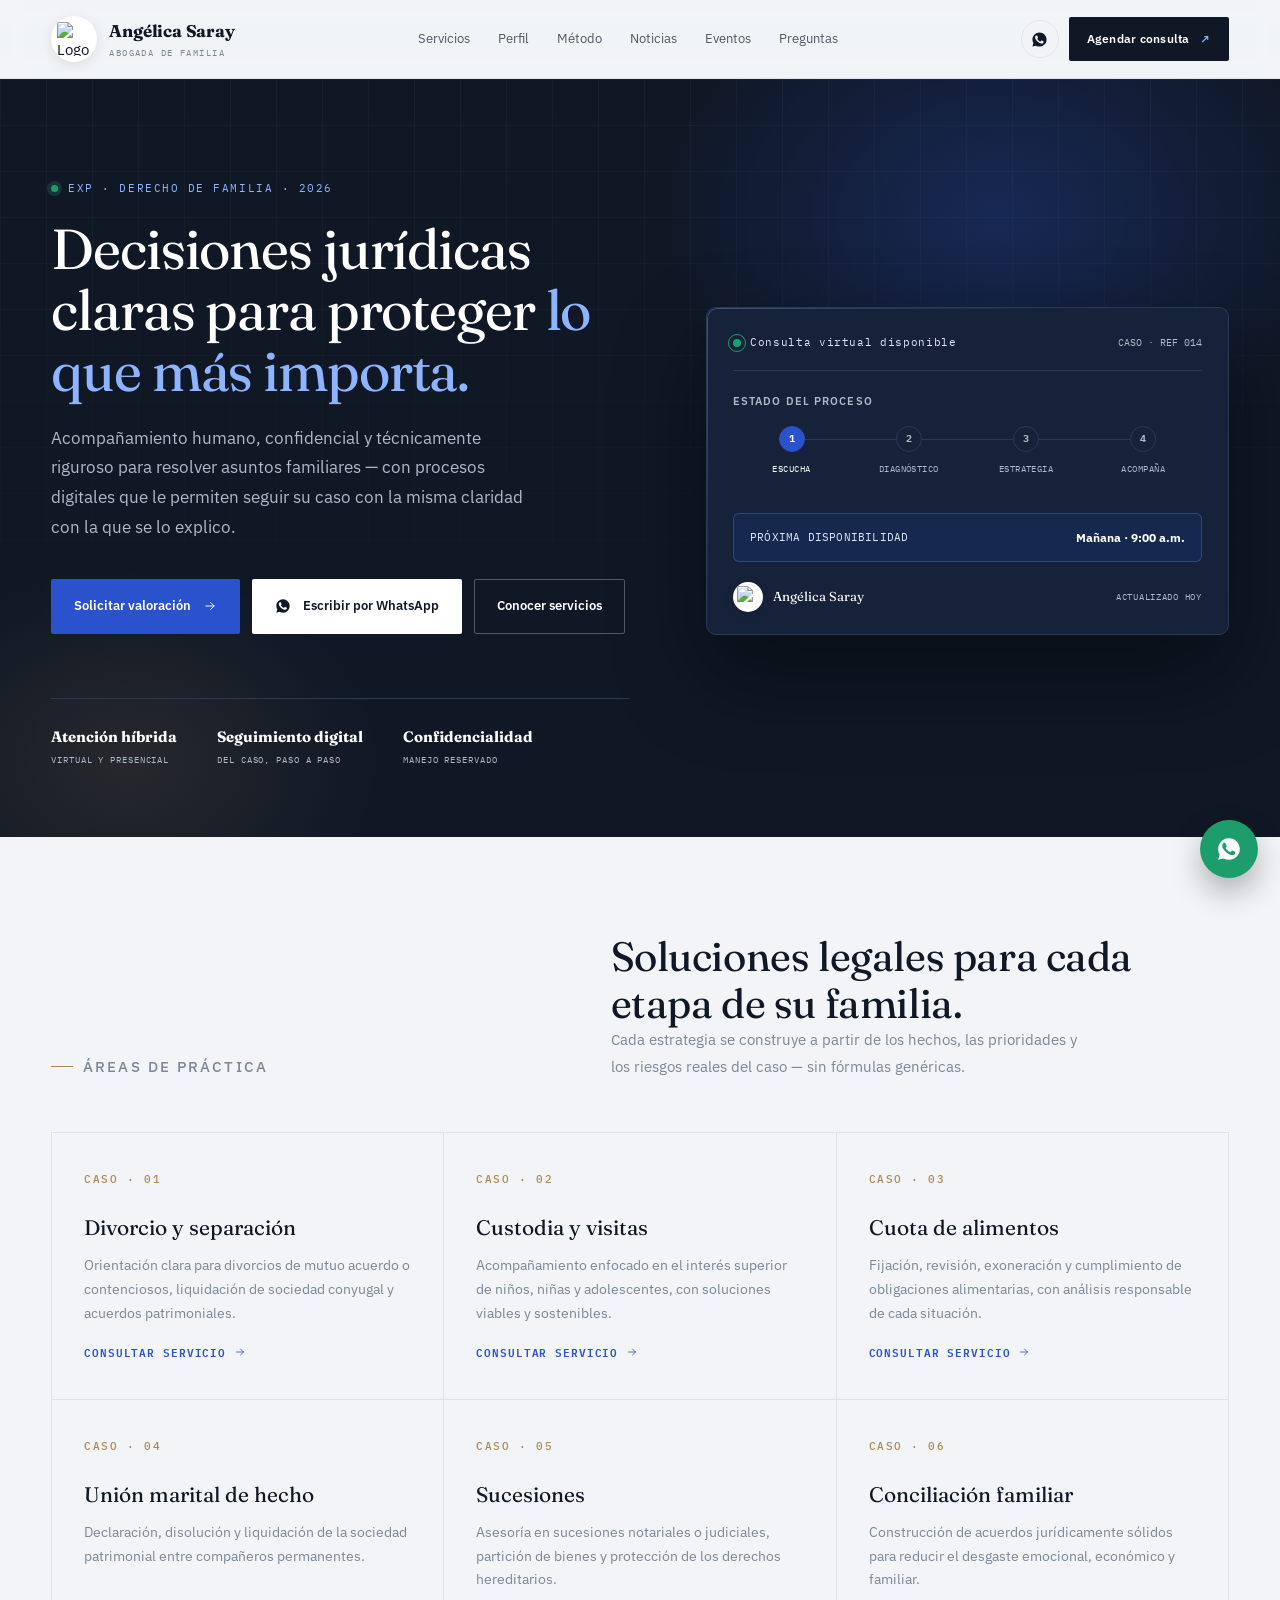
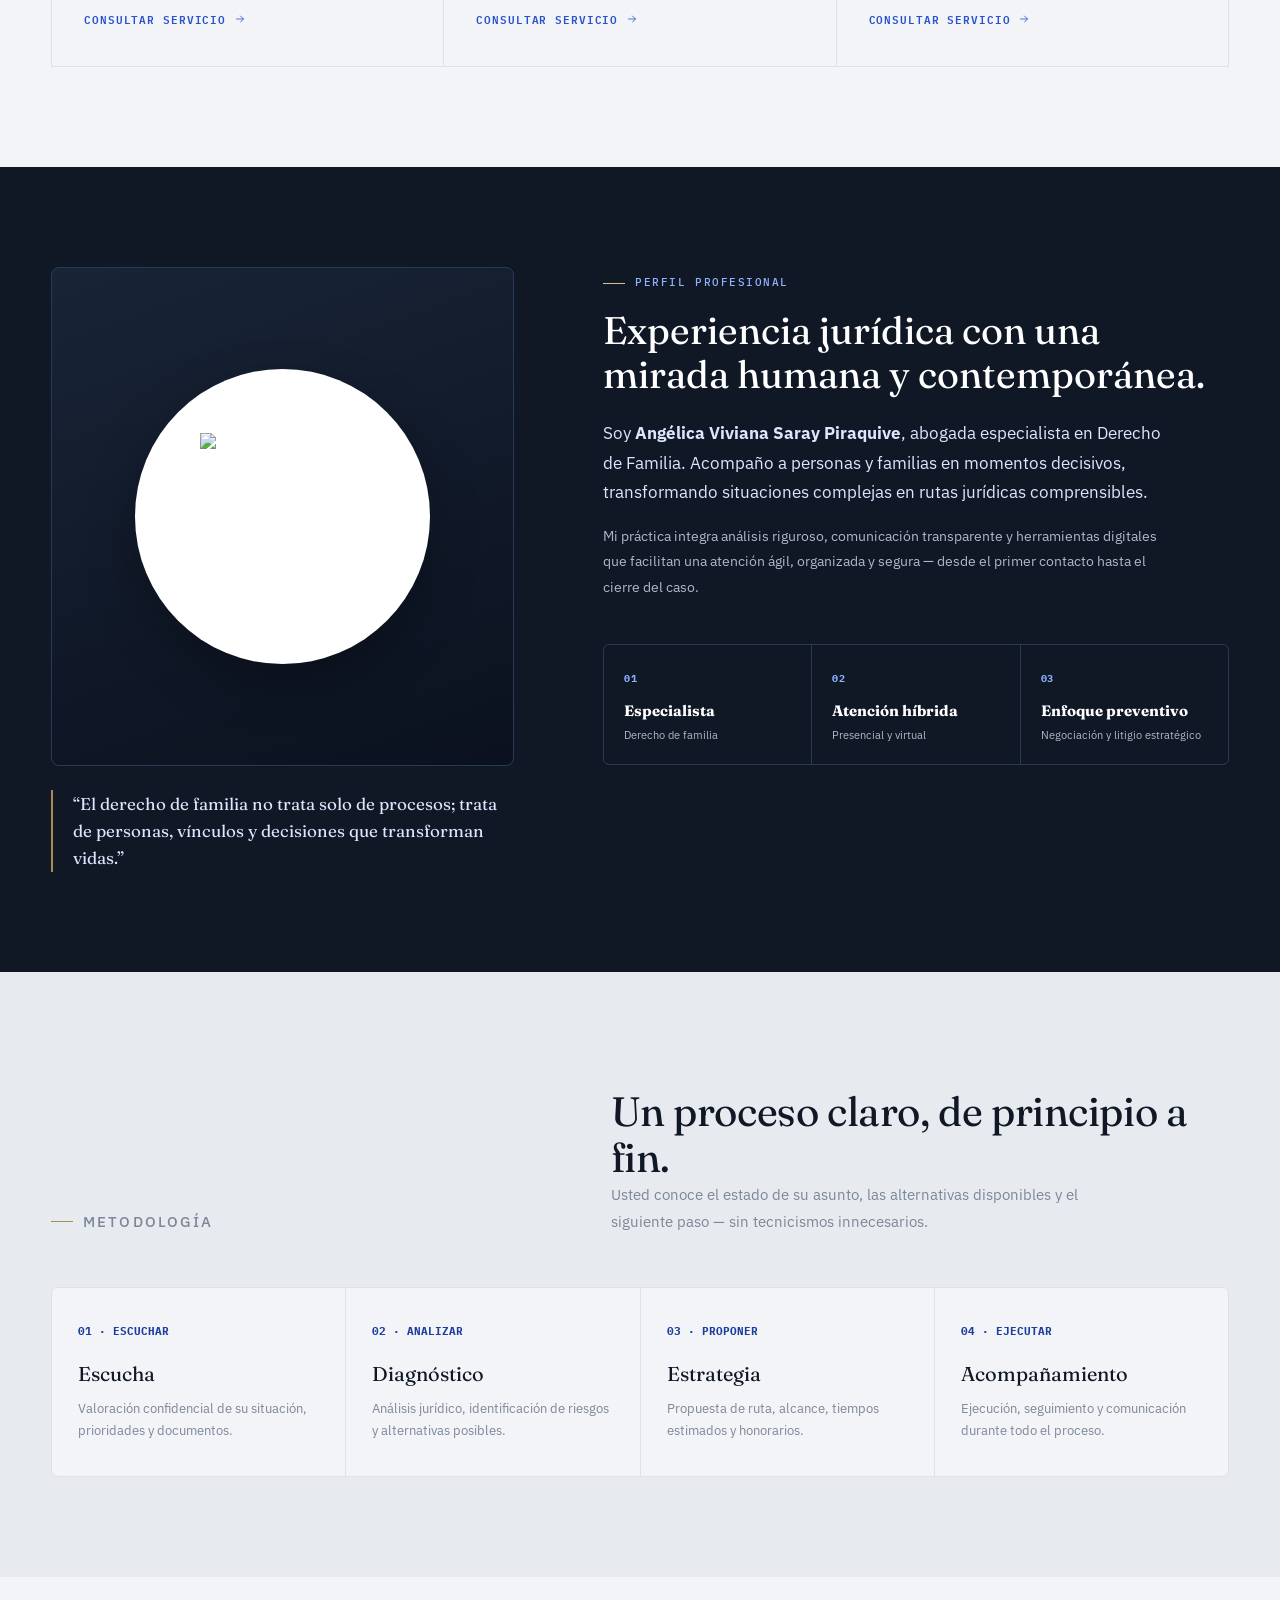
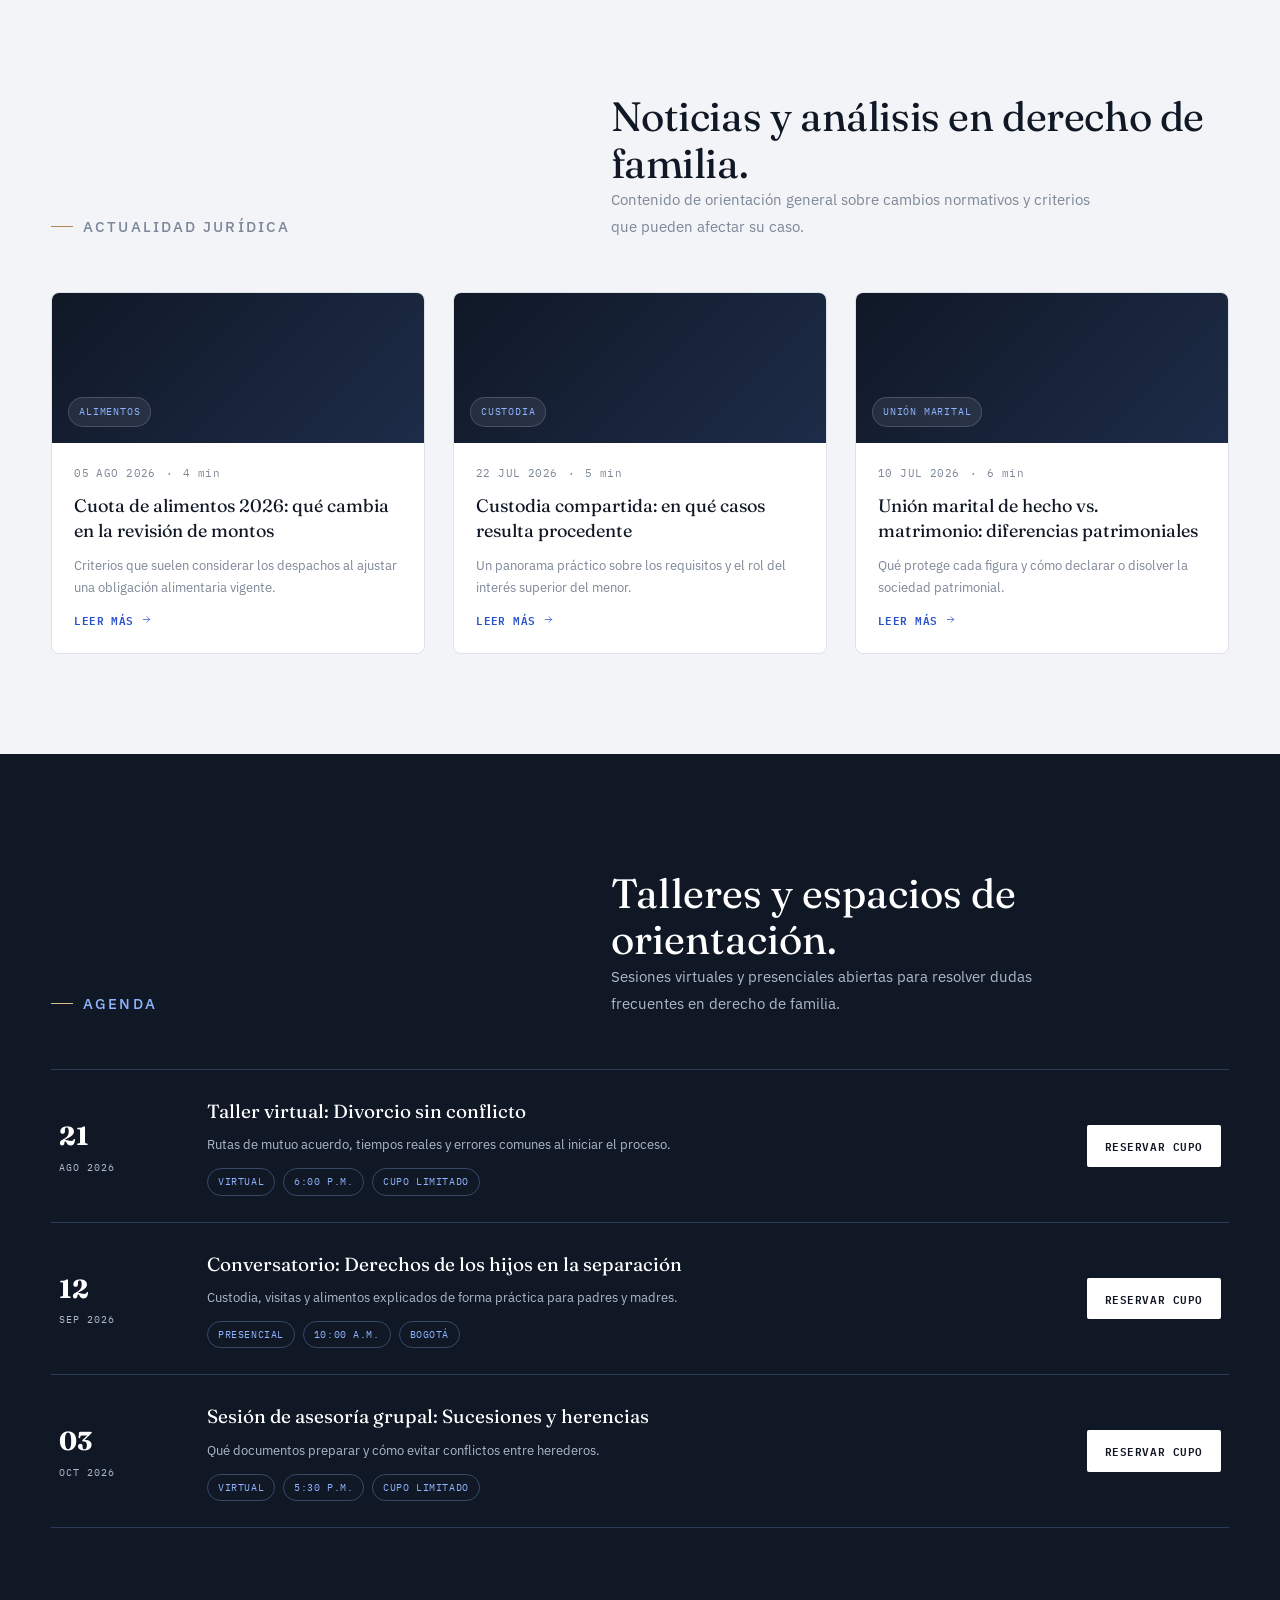
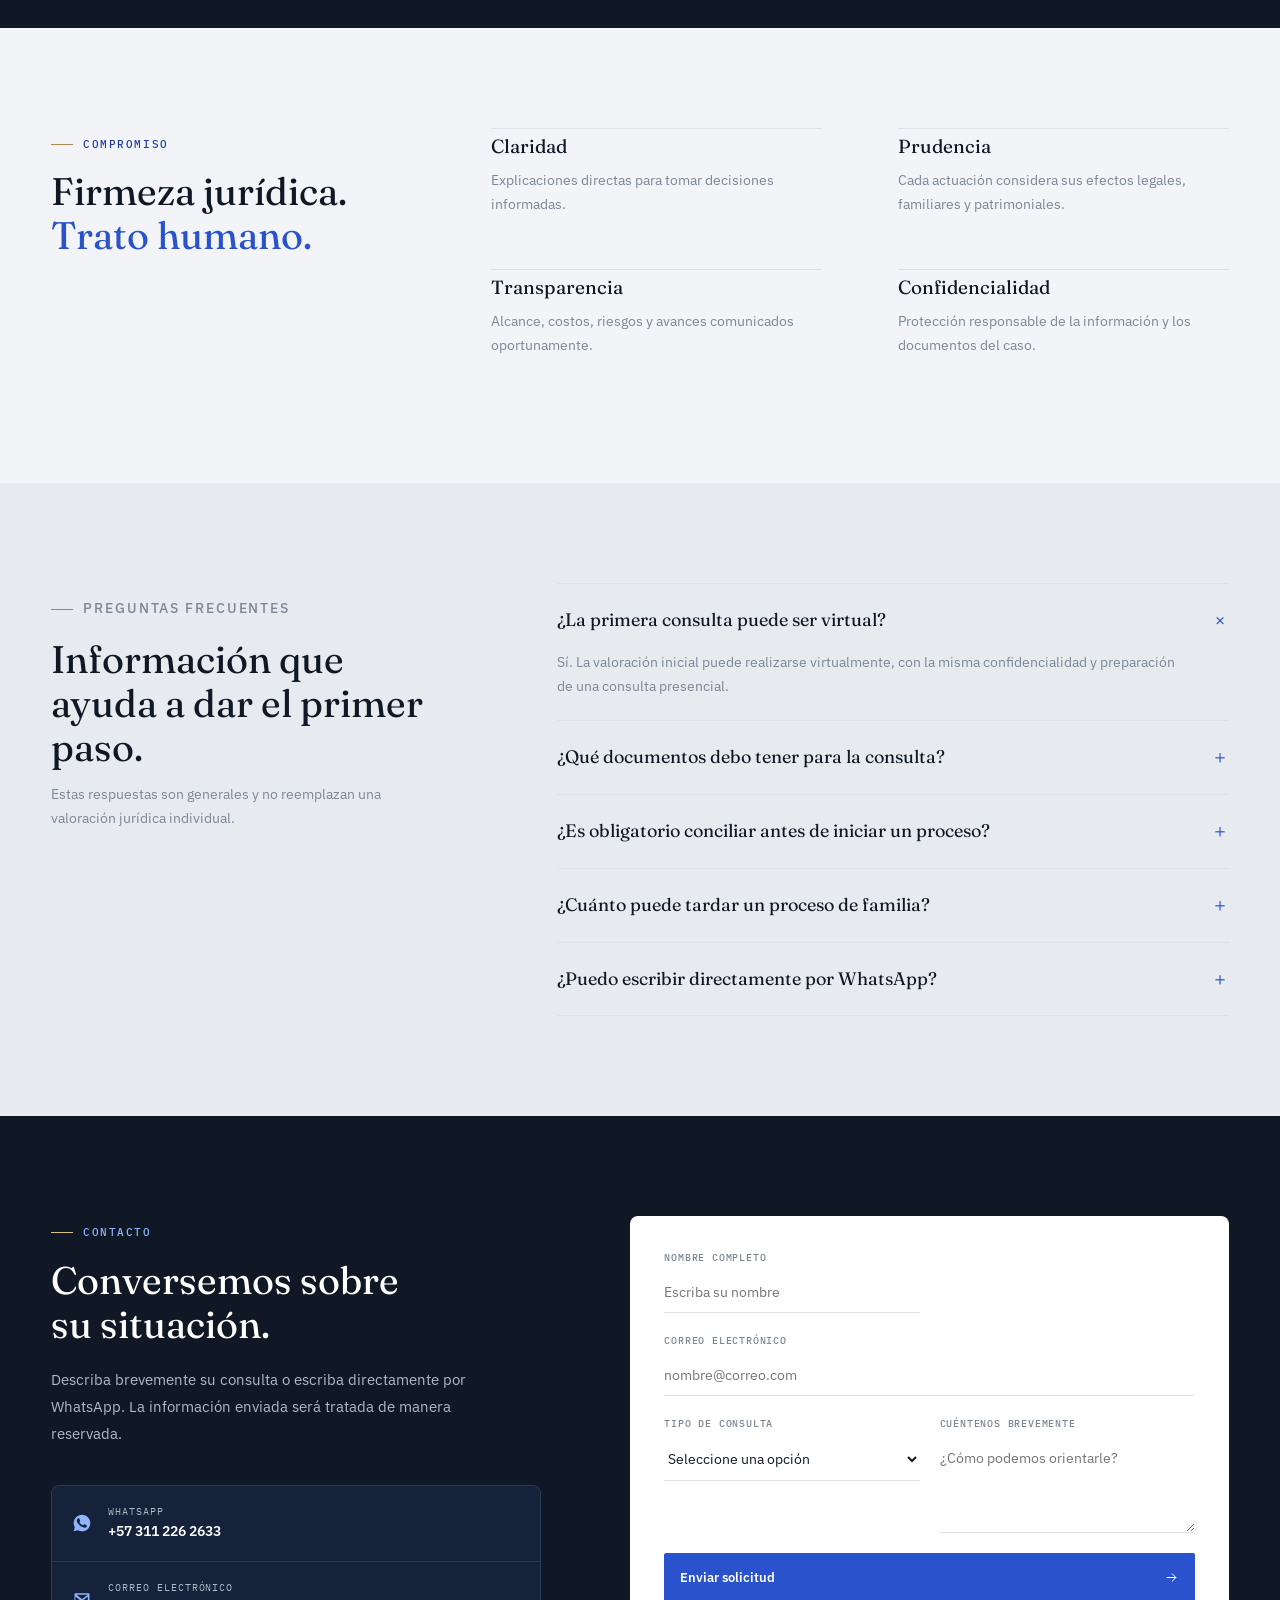
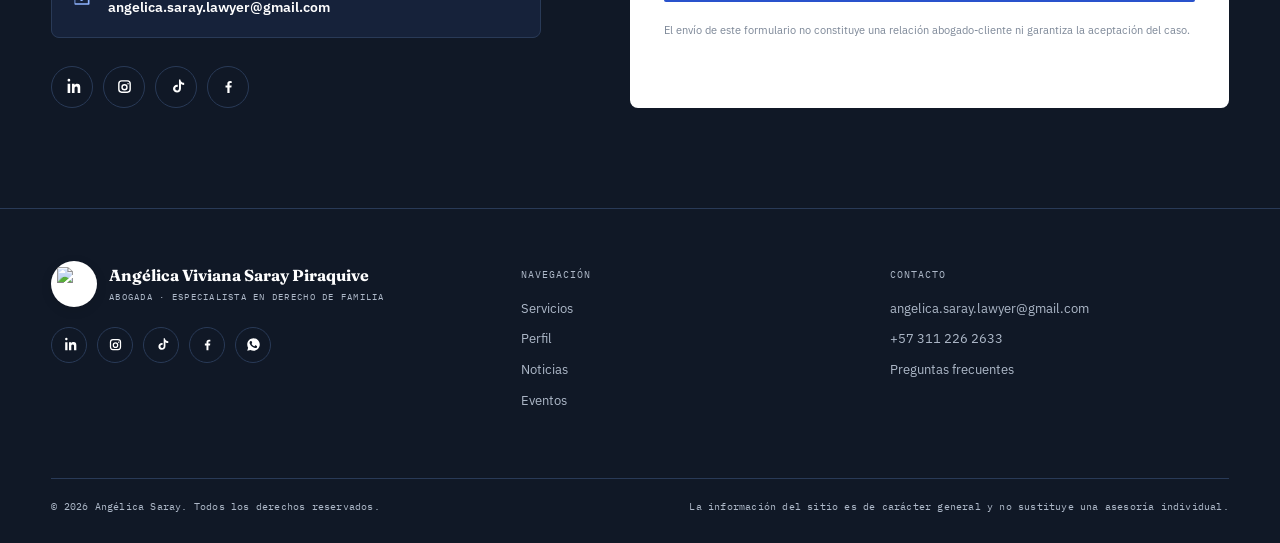
==== index.html @ 317e88fd "Add files via upload Carga inicial de archivos" ====
<!doctype html>
<html lang="es">
<head>
<meta charset="utf-8">
<meta name="viewport" content="width=device-width,initial-scale=1">
<meta name="description" content="Angélica Saray — Abogada especialista en Derecho de Familia. Asesoría en divorcio, custodia, alimentos, unión marital, sucesiones y conciliación. Consulta virtual o presencial.">
<title>Angélica Saray | Abogada especialista en Derecho de Familia</title>
<link rel="icon" type="image/png" sizes="32x32" href="assets/favicon-32.png">
<link rel="apple-touch-icon" sizes="180x180" href="assets/favicon-180.png">
<link rel="preconnect" href="https://fonts.googleapis.com">
<link rel="preconnect" href="https://fonts.gstatic.com" crossorigin>
<link rel="stylesheet" href="styles.css">
<script src="script.js" defer></script>
</head>
<body>

<!-- ============ MONOGRAM (reused) ============ -->
<svg style="display:none">
  <symbol id="markAS" viewBox="0 0 48 48">
    <circle cx="24" cy="24" r="22.5" fill="none" stroke="currentColor" stroke-width="1"/>
    <line x1="16" y1="31" x2="24" y2="15" stroke="currentColor" stroke-width="1"/>
    <text x="24" y="30" text-anchor="middle" font-family="Georgia, serif" font-size="17" fill="currentColor">AS</text>
  </symbol>
  <symbol id="icoWhatsapp" viewBox="0 0 24 24"><path fill="currentColor" d="M12.03 2C6.5 2 2 6.48 2 12c0 1.86.5 3.6 1.4 5.1L2 22l5.06-1.33A9.96 9.96 0 0 0 12.03 22C17.55 22 22 17.52 22 12S17.55 2 12.03 2Zm5.86 14.2c-.25.7-1.24 1.28-2.02 1.44-.55.11-1.26.2-3.66-.77-3.07-1.24-5.05-4.33-5.2-4.53-.15-.2-1.24-1.65-1.24-3.15s.78-2.23 1.06-2.53c.27-.3.6-.37.8-.37h.58c.19 0 .44-.07.68.53.25.6.85 2.08.92 2.23.07.15.12.33.02.53-.1.2-.15.33-.3.5-.15.18-.31.4-.44.53-.15.15-.3.31-.13.6.17.3.75 1.26 1.62 2.05 1.11 1.02 2.05 1.34 2.34 1.5.3.15.47.13.64-.08.17-.2.72-.86.92-1.16.2-.3.4-.25.66-.15.27.1 1.7.83 1.99 1 .3.15.5.23.57.36.07.13.07.75-.18 1.45Z"/></symbol>
  <symbol id="icoMail" viewBox="0 0 24 24"><path fill="currentColor" d="M4 5h16a1 1 0 0 1 1 1v12a1 1 0 0 1-1 1H4a1 1 0 0 1-1-1V6a1 1 0 0 1 1-1Zm1.4 2 6.4 5.13a.5.5 0 0 0 .62 0L18.8 7H5.4ZM19 17V8.9l-6.55 5.24a1.5 1.5 0 0 1-1.9 0L4 8.9V17h15Z"/></symbol>
  <symbol id="icoLinkedin" viewBox="0 0 24 24"><path fill="currentColor" d="M6.94 5a1.94 1.94 0 1 1 0-3.88 1.94 1.94 0 0 1 0 3.88ZM5.1 8.24h3.68V21H5.1V8.24Zm6.32 0h3.53v1.74h.05c.49-.9 1.7-1.86 3.5-1.86 3.75 0 4.44 2.36 4.44 5.44V21h-3.68v-5.9c0-1.4-.03-3.2-2.03-3.2-2.03 0-2.34 1.5-2.34 3.1V21h-3.67V8.24Z"/></symbol>
  <symbol id="icoInstagram" viewBox="0 0 24 24"><path fill="currentColor" d="M8 3h8a5 5 0 0 1 5 5v8a5 5 0 0 1-5 5H8a5 5 0 0 1-5-5V8a5 5 0 0 1 5-5Zm0 2a3 3 0 0 0-3 3v8a3 3 0 0 0 3 3h8a3 3 0 0 0 3-3V8a3 3 0 0 0-3-3H8Zm4 3.5A4.5 4.5 0 1 1 7.5 13 4.5 4.5 0 0 1 12 8.5Zm0 2A2.5 2.5 0 1 0 14.5 13 2.5 2.5 0 0 0 12 10.5Zm5-3.3a1.05 1.05 0 1 1 0 2.1 1.05 1.05 0 0 1 0-2.1Z"/></symbol>
  <symbol id="icoTiktok" viewBox="0 0 24 24"><path fill="currentColor" d="M14.5 2h2.9c.16 1.4.8 2.63 1.9 3.5 1 .82 2.2 1.24 3.5 1.28v2.94a7.9 7.9 0 0 1-4.5-1.42v6.5c0 3.4-2.4 5.7-5.6 5.7-2.1 0-3.9-1.02-4.9-2.7a5.7 5.7 0 0 1-.7-2.8c0-3.2 2.5-5.6 5.7-5.6.35 0 .7.03 1 .1v3.05a2.7 2.7 0 0 0-1-.2 2.6 2.6 0 0 0-2.6 2.6 2.6 2.6 0 0 0 2.6 2.6c1.5 0 2.7-1.1 2.7-2.9V2Z"/></symbol>
  <symbol id="icoFacebook" viewBox="0 0 24 24"><path fill="currentColor" d="M13.5 21v-7.6h2.55l.38-2.96h-2.93V8.53c0-.86.24-1.44 1.47-1.44h1.57V4.46A21 21 0 0 0 14.2 4.3c-2.27 0-3.83 1.38-3.83 3.93v2.2H7.8v2.97h2.57V21h3.13Z"/></symbol>
  <symbol id="icoMenu" viewBox="0 0 24 24"><path fill="none" stroke="currentColor" stroke-width="1.6" stroke-linecap="round" d="M4 7h16M4 12h16M4 17h16"/></symbol>
  <symbol id="icoClose" viewBox="0 0 24 24"><path fill="none" stroke="currentColor" stroke-width="1.6" stroke-linecap="round" d="M5 5l14 14M19 5 5 19"/></symbol>
  <symbol id="icoArrow" viewBox="0 0 24 24"><path fill="none" stroke="currentColor" stroke-width="1.6" stroke-linecap="round" stroke-linejoin="round" d="M5 12h14M13 6l6 6-6 6"/></symbol>
</svg>

<main>

<!-- ============ HEADER ============ -->
<header class="navWrap">
  <div class="navInner">
    <a class="brand" href="#inicio" aria-label="Ir al inicio">
      <span class="logoChip logoChip-nav"><img src="assets/logo-mark.png" alt="Logo de Angélica Saray"></span>
      <span><strong>Angélica Saray</strong><small>Abogada de familia</small></span>
    </a>
    <nav aria-label="Navegación principal">
      <a href="#servicios">Servicios</a>
      <a href="#perfil">Perfil</a>
      <a href="#metodo">Método</a>
      <a href="#noticias">Noticias</a>
      <a href="#eventos">Eventos</a>
      <a href="#preguntas">Preguntas</a>
    </nav>
    <div class="navActions">
      <a class="iconLink" href="https://wa.me/573112262633?text=Hola%2C%20quisiera%20agendar%20una%20consulta%20con%20la%20Dra.%20Saray" target="_blank" rel="noopener" aria-label="Escribir por WhatsApp"><svg width="17" height="17"><use href="#icoWhatsapp"/></svg></a>
      <a class="navCta" href="#contacto">Agendar consulta <span>↗</span></a>
      <button class="menuToggle" id="menuToggle" aria-label="Abrir menú" aria-expanded="false" aria-controls="mobileNav">
        <svg><use href="#icoMenu" id="menuIcon"/></svg>
      </button>
    </div>
  </div>

</header>
<nav id="mobileNav" class="mobileNav" aria-label="Navegación móvil">
  <a href="#servicios">Servicios</a>
  <a href="#perfil">Perfil</a>
  <a href="#metodo">Método</a>
  <a href="#noticias">Noticias</a>
  <a href="#eventos">Eventos</a>
  <a href="#preguntas">Preguntas</a>
  <a class="navCta" href="#contacto">Agendar consulta <span>↗</span></a>
</nav>

<!-- ============ HERO ============ -->
<section class="hero" id="inicio" style="padding-top:0;padding-bottom:0">
  <div class="gridLines"></div>
  <div class="heroGlow"></div>
  <div class="heroGrid">
    <div>
      <p class="docketRef">EXP · DERECHO DE FAMILIA · 2026</p>
      <h1>Decisiones jurídicas claras para proteger <em>lo que más importa.</em></h1>
      <p class="heroLead">Acompañamiento humano, confidencial y técnicamente riguroso para resolver asuntos familiares — con procesos digitales que le permiten seguir su caso con la misma claridad con la que se lo explico.</p>
      <div class="heroActions">
        <a class="btn btn-primary" href="#contacto">Solicitar valoración <svg width="14" height="14"><use href="#icoArrow"/></svg></a>
        <a class="btn btn-wa" href="https://wa.me/573112262633?text=Hola%2C%20quisiera%20agendar%20una%20consulta%20con%20la%20Dra.%20Saray" target="_blank" rel="noopener"><svg width="16" height="16"><use href="#icoWhatsapp"/></svg> Escribir por WhatsApp</a>
        <a class="btn btn-ghost" href="#servicios">Conocer servicios</a>
      </div>
      <div class="heroStats">
        <div><strong>Atención híbrida</strong><small>Virtual y presencial</small></div>
        <div><strong>Seguimiento digital</strong><small>Del caso, paso a paso</small></div>
        <div><strong>Confidencialidad</strong><small>Manejo reservado</small></div>
      </div>
    </div>

    <!-- Signature: digital case panel -->
    <div class="casePanel" aria-hidden="false">
      <div class="panelTop">
        <div class="panelStatus"><span class="dot"></span> Consulta virtual disponible</div>
        <span class="panelId">CASO · REF 014</span>
      </div>
      <div class="panelBody">
        <h3>Estado del proceso</h3>
        <div class="flowTrack">
          <div class="flowStep active"><b>1</b><small>Escucha</small></div>
          <div class="flowStep"><b>2</b><small>Diagnóstico</small></div>
          <div class="flowStep"><b>3</b><small>Estrategia</small></div>
          <div class="flowStep"><b>4</b><small>Acompaña</small></div>
        </div>
      </div>
      <div class="panelNote">
        <span>PRÓXIMA DISPONIBILIDAD</span>
        <strong>Mañana · 9:00 a.m.</strong>
      </div>
      <div class="panelFoot">
        <div class="sig">
          <span class="logoChip logoChip-sig"><img src="assets/logo-mark.png" alt="Angélica Saray"></span>
          <span>Angélica Saray</span>
        </div>
        <small>Actualizado hoy</small>
      </div>
    </div>
  </div>
</section>

<!-- ============ INTRO / SERVICES ============ -->
<section class="services" id="servicios">
  <div class="sectionIntro reveal">
    <div><p class="sectionLabel">Áreas de práctica</p></div>
    <div><h2>Soluciones legales para cada etapa de su familia.</h2><p>Cada estrategia se construye a partir de los hechos, las prioridades y los riesgos reales del caso — sin fórmulas genéricas.</p></div>
  </div>
  <div class="serviceGrid reveal">
    <article class="serviceCard"><span class="tag-mono">CASO · 01</span><h3>Divorcio y separación</h3><p>Orientación clara para divorcios de mutuo acuerdo o contenciosos, liquidación de sociedad conyugal y acuerdos patrimoniales.</p><a href="#contacto">Consultar servicio <svg width="12" height="12"><use href="#icoArrow"/></svg></a></article>
    <article class="serviceCard"><span class="tag-mono">CASO · 02</span><h3>Custodia y visitas</h3><p>Acompañamiento enfocado en el interés superior de niños, niñas y adolescentes, con soluciones viables y sostenibles.</p><a href="#contacto">Consultar servicio <svg width="12" height="12"><use href="#icoArrow"/></svg></a></article>
    <article class="serviceCard"><span class="tag-mono">CASO · 03</span><h3>Cuota de alimentos</h3><p>Fijación, revisión, exoneración y cumplimiento de obligaciones alimentarias, con análisis responsable de cada situación.</p><a href="#contacto">Consultar servicio <svg width="12" height="12"><use href="#icoArrow"/></svg></a></article>
    <article class="serviceCard"><span class="tag-mono">CASO · 04</span><h3>Unión marital de hecho</h3><p>Declaración, disolución y liquidación de la sociedad patrimonial entre compañeros permanentes.</p><a href="#contacto">Consultar servicio <svg width="12" height="12"><use href="#icoArrow"/></svg></a></article>
    <article class="serviceCard"><span class="tag-mono">CASO · 05</span><h3>Sucesiones</h3><p>Asesoría en sucesiones notariales o judiciales, partición de bienes y protección de los derechos hereditarios.</p><a href="#contacto">Consultar servicio <svg width="12" height="12"><use href="#icoArrow"/></svg></a></article>
    <article class="serviceCard"><span class="tag-mono">CASO · 06</span><h3>Conciliación familiar</h3><p>Construcción de acuerdos jurídicamente sólidos para reducir el desgaste emocional, económico y familiar.</p><a href="#contacto">Consultar servicio <svg width="12" height="12"><use href="#icoArrow"/></svg></a></article>
  </div>
</section>

<!-- ============ PROFILE ============ -->
<section class="profile" id="perfil" style="padding-left:0;padding-right:0">
  <div class="profileGrid wrap">
  <div class="profileArt reveal">
    <div class="profilePlate">
      <span class="logoChip logoChip-plate"><img src="assets/logo-mark.png" alt="Logo de Angélica Saray"></span>
    </div>
    <p class="profileQuote">“El derecho de familia no trata solo de procesos; trata de personas, vínculos y decisiones que transforman vidas.”</p>
  </div>
  <div class="profileCopy reveal">
    <p class="sectionLabel light">Perfil profesional</p>
    <h2>Experiencia jurídica con una mirada humana y contemporánea.</h2>
    <p class="lede">Soy <strong>Angélica Viviana Saray Piraquive</strong>, abogada especialista en Derecho de Familia. Acompaño a personas y familias en momentos decisivos, transformando situaciones complejas en rutas jurídicas comprensibles.</p>
    <p class="body">Mi práctica integra análisis riguroso, comunicación transparente y herramientas digitales que facilitan una atención ágil, organizada y segura — desde el primer contacto hasta el cierre del caso.</p>
    <div class="credRow">
      <div><b>01</b><strong>Especialista</strong><small>Derecho de familia</small></div>
      <div><b>02</b><strong>Atención híbrida</strong><small>Presencial y virtual</small></div>
      <div><b>03</b><strong>Enfoque preventivo</strong><small>Negociación y litigio estratégico</small></div>
    </div>
  </div>
  </div>
</section>

<!-- ============ METHOD ============ -->
<section class="method" id="metodo">
  <div class="sectionIntro reveal">
    <div><p class="sectionLabel">Metodología</p></div>
    <div><h2>Un proceso claro, de principio a fin.</h2><p>Usted conoce el estado de su asunto, las alternativas disponibles y el siguiente paso — sin tecnicismos innecesarios.</p></div>
  </div>
  <div class="methodGrid reveal">
    <div class="methodStep"><b>01 · ESCUCHAR</b><h3>Escucha</h3><p>Valoración confidencial de su situación, prioridades y documentos.</p></div>
    <div class="methodStep"><b>02 · ANALIZAR</b><h3>Diagnóstico</h3><p>Análisis jurídico, identificación de riesgos y alternativas posibles.</p></div>
    <div class="methodStep"><b>03 · PROPONER</b><h3>Estrategia</h3><p>Propuesta de ruta, alcance, tiempos estimados y honorarios.</p></div>
    <div class="methodStep"><b>04 · EJECUTAR</b><h3>Acompañamiento</h3><p>Ejecución, seguimiento y comunicación durante todo el proceso.</p></div>
  </div>
</section>

<!-- ============ NOTICIAS ============ -->
<section class="news" id="noticias">
  <div class="sectionIntro reveal">
    <div><p class="sectionLabel">Actualidad jurídica</p></div>
    <div><h2>Noticias y análisis en derecho de familia.</h2><p>Contenido de orientación general sobre cambios normativos y criterios que pueden afectar su caso.</p></div>
  </div>
  <div class="newsGrid reveal" id="newsGrid">
    <article class="newsCard">
      <div class="newsMedia"><span>Alimentos</span></div>
      <div class="newsBody">
        <div class="newsMeta"><span>05 AGO 2026</span><span>·</span><span>4 min</span></div>
        <h3>Cuota de alimentos 2026: qué cambia en la revisión de montos</h3>
        <p>Criterios que suelen considerar los despachos al ajustar una obligación alimentaria vigente.</p>
        <a href="#contacto">Leer más <svg width="11" height="11"><use href="#icoArrow"/></svg></a>
      </div>
    </article>
    <article class="newsCard">
      <div class="newsMedia"><span>Custodia</span></div>
      <div class="newsBody">
        <div class="newsMeta"><span>22 JUL 2026</span><span>·</span><span>5 min</span></div>
        <h3>Custodia compartida: en qué casos resulta procedente</h3>
        <p>Un panorama práctico sobre los requisitos y el rol del interés superior del menor.</p>
        <a href="#contacto">Leer más <svg width="11" height="11"><use href="#icoArrow"/></svg></a>
      </div>
    </article>
    <article class="newsCard">
      <div class="newsMedia"><span>Unión marital</span></div>
      <div class="newsBody">
        <div class="newsMeta"><span>10 JUL 2026</span><span>·</span><span>6 min</span></div>
        <h3>Unión marital de hecho vs. matrimonio: diferencias patrimoniales</h3>
        <p>Qué protege cada figura y cómo declarar o disolver la sociedad patrimonial.</p>
        <a href="#contacto">Leer más <svg width="11" height="11"><use href="#icoArrow"/></svg></a>
      </div>
    </article>
  </div>
</section>

<!-- ============ EVENTOS ============ -->
<section class="events" id="eventos">
  <div class="eventsIntro reveal">
    <div><p class="sectionLabel light">Agenda</p></div>
    <div><h2>Talleres y espacios de orientación.</h2><p>Sesiones virtuales y presenciales abiertas para resolver dudas frecuentes en derecho de familia.</p></div>
  </div>
  <div class="eventList reveal" id="eventList">
    <div class="eventRow">
      <div class="eventDate"><b>21</b><small>Ago 2026</small></div>
      <div class="eventInfo">
        <h3>Taller virtual: Divorcio sin conflicto</h3>
        <p>Rutas de mutuo acuerdo, tiempos reales y errores comunes al iniciar el proceso.</p>
        <div class="eventTags"><span>Virtual</span><span>6:00 p.m.</span><span>Cupo limitado</span></div>
      </div>
      <a class="eventCta" href="https://wa.me/573112262633?text=Hola%2C%20quiero%20inscribirme%20al%20taller%20de%20divorcio%20sin%20conflicto" target="_blank" rel="noopener">Reservar cupo</a>
    </div>
    <div class="eventRow">
      <div class="eventDate"><b>12</b><small>Sep 2026</small></div>
      <div class="eventInfo">
        <h3>Conversatorio: Derechos de los hijos en la separación</h3>
        <p>Custodia, visitas y alimentos explicados de forma práctica para padres y madres.</p>
        <div class="eventTags"><span>Presencial</span><span>10:00 a.m.</span><span>Bogotá</span></div>
      </div>
      <a class="eventCta" href="https://wa.me/573112262633?text=Hola%2C%20quiero%20inscribirme%20al%20conversatorio%20sobre%20derechos%20de%20los%20hijos" target="_blank" rel="noopener">Reservar cupo</a>
    </div>
    <div class="eventRow">
      <div class="eventDate"><b>03</b><small>Oct 2026</small></div>
      <div class="eventInfo">
        <h3>Sesión de asesoría grupal: Sucesiones y herencias</h3>
        <p>Qué documentos preparar y cómo evitar conflictos entre herederos.</p>
        <div class="eventTags"><span>Virtual</span><span>5:30 p.m.</span><span>Cupo limitado</span></div>
      </div>
      <a class="eventCta" href="https://wa.me/573112262633?text=Hola%2C%20quiero%20inscribirme%20a%20la%20sesi%C3%B3n%20de%20sucesiones" target="_blank" rel="noopener">Reservar cupo</a>
    </div>
  </div>
</section>

<!-- ============ PRINCIPLES ============ -->
<section class="principles">
  <div class="principlesGrid reveal">
    <div>
      <p class="sectionLabel">Compromiso</p>
      <h2>Firmeza jurídica.<br><em>Trato humano.</em></h2>
    </div>
    <div>
      <div class="principleItem"><h3>Claridad</h3><p>Explicaciones directas para tomar decisiones informadas.</p></div>
      <div class="principleItem"><h3>Transparencia</h3><p>Alcance, costos, riesgos y avances comunicados oportunamente.</p></div>
    </div>
    <div>
      <div class="principleItem"><h3>Prudencia</h3><p>Cada actuación considera sus efectos legales, familiares y patrimoniales.</p></div>
      <div class="principleItem"><h3>Confidencialidad</h3><p>Protección responsable de la información y los documentos del caso.</p></div>
    </div>
  </div>
</section>

<!-- ============ FAQ ============ -->
<section class="faq" id="preguntas">
  <div class="faqShell reveal">
    <div>
      <p class="sectionLabel">Preguntas frecuentes</p>
      <h2 style="font-size:clamp(28px,3vw,40px);line-height:1.15;margin-top:16px">Información que ayuda a dar el primer paso.</h2>
      <p>Estas respuestas son generales y no reemplazan una valoración jurídica individual.</p>
    </div>
    <div class="faqList">
      <details open><summary>¿La primera consulta puede ser virtual?<span>＋</span></summary><p>Sí. La valoración inicial puede realizarse virtualmente, con la misma confidencialidad y preparación de una consulta presencial.</p></details>
      <details><summary>¿Qué documentos debo tener para la consulta?<span>＋</span></summary><p>Depende del caso. Al solicitar la cita recibirá una lista breve de documentos recomendados.</p></details>
      <details><summary>¿Es obligatorio conciliar antes de iniciar un proceso?<span>＋</span></summary><p>En algunos asuntos de familia la conciliación es requisito previo. En la valoración se determina si aplica.</p></details>
      <details><summary>¿Cuánto puede tardar un proceso de familia?<span>＋</span></summary><p>El tiempo varía según el trámite, la existencia de acuerdo y la autoridad competente.</p></details>
      <details><summary>¿Puedo escribir directamente por WhatsApp?<span>＋</span></summary><p>Sí, puede escribir al +57 311 226 2633 para agendar una valoración inicial o resolver dudas breves sobre agenda.</p></details>
    </div>
  </div>
</section>

<!-- ============ CONTACT ============ -->
<section class="contact" id="contacto">
  <div class="contactGrid">
    <div>
      <p class="sectionLabel light">Contacto</p>
      <h2>Conversemos sobre<br>su situación.</h2>
      <p class="contactLead">Describa brevemente su consulta o escriba directamente por WhatsApp. La información enviada será tratada de manera reservada.</p>

      <div class="directChannels">
        <a class="channel" href="https://wa.me/573112262633?text=Hola%2C%20quisiera%20agendar%20una%20consulta%20con%20la%20Dra.%20Saray" target="_blank" rel="noopener">
          <svg><use href="#icoWhatsapp"/></svg>
          <div><small>WhatsApp</small><strong>+57 311 226 2633</strong></div>
        </a>
        <a class="channel" href="mailto:angelica.saray.lawyer@gmail.com">
          <svg><use href="#icoMail"/></svg>
          <div><small>Correo electrónico</small><strong>angelica.saray.lawyer@gmail.com</strong></div>
        </a>
      </div>

      <div class="socialRow">
        <a href="https://linkedin.com/in/angelica.saray.lawyer" target="_blank" rel="noopener" aria-label="LinkedIn"><svg><use href="#icoLinkedin"/></svg></a>
        <a href="https://instagram.com/angelica.saray.lawyer" target="_blank" rel="noopener" aria-label="Instagram"><svg><use href="#icoInstagram"/></svg></a>
        <a href="https://tiktok.com/@angelica.saray.lawyer" target="_blank" rel="noopener" aria-label="TikTok"><svg><use href="#icoTiktok"/></svg></a>
        <a href="https://facebook.com/angelica.saray.lawyer" target="_blank" rel="noopener" aria-label="Facebook"><svg><use href="#icoFacebook"/></svg></a>
      </div>
    </div>

    <!-- Reemplace XXXXX por el endpoint real que le entrega Formspree, ej: https://formspree.io/f/abcdwxyz -->
    <!-- Formulario conectado a Netlify Forms: no requiere cuenta aparte ni endpoint.
         Netlify lo detecta automáticamente al publicar el sitio gracias a
         data-netlify="true" y al campo oculto form-name. -->
    <form id="contactForm" name="contacto" method="POST" data-netlify="true" data-netlify-honeypot="bot-field">
      <input type="hidden" name="form-name" value="contacto">
      <p style="position:absolute;left:-9999px" aria-hidden="true">
        <label>No completar este campo: <input name="bot-field"></label>
      </p>
      <label>Nombre completo<input name="nombre" required placeholder="Escriba su nombre"></label>
      <label>Correo electrónico<input type="email" name="correo" required placeholder="nombre@correo.com"></label>
      <label>Tipo de consulta<select name="tipo" required>
        <option value="" disabled selected>Seleccione una opción</option>
        <option>Divorcio y separación</option>
        <option>Custodia y visitas</option>
        <option>Cuota de alimentos</option>
        <option>Unión marital de hecho</option>
        <option>Sucesiones</option>
        <option>Conciliación familiar</option>
      </select></label>
      <label>Cuéntenos brevemente<textarea name="mensaje" rows="4" required placeholder="¿Cómo podemos orientarle?"></textarea></label>
      <button type="submit">Enviar solicitud <svg width="15" height="15"><use href="#icoArrow"/></svg></button>
      <small>El envío de este formulario no constituye una relación abogado-cliente ni garantiza la aceptación del caso.</small>
      <p id="formNotice" role="status" hidden></p>
    </form>
  </div>
</section>

<!-- ============ FOOTER ============ -->
<footer>
  <div class="footerInner">
    <div>
      <div class="footerBrand">
        <span class="logoChip logoChip-nav"><img src="assets/logo-mark.png" alt="Logo de Angélica Saray"></span>
        <span><strong>Angélica Viviana Saray Piraquive</strong><small>Abogada · Especialista en Derecho de Familia</small></span>
      </div>
      <div class="footerSocial">
        <a href="https://linkedin.com/in/angelica.saray.lawyer" target="_blank" rel="noopener" aria-label="LinkedIn"><svg><use href="#icoLinkedin"/></svg></a>
        <a href="https://instagram.com/angelica.saray.lawyer" target="_blank" rel="noopener" aria-label="Instagram"><svg><use href="#icoInstagram"/></svg></a>
        <a href="https://tiktok.com/@angelica.saray.lawyer" target="_blank" rel="noopener" aria-label="TikTok"><svg><use href="#icoTiktok"/></svg></a>
        <a href="https://facebook.com/angelica.saray.lawyer" target="_blank" rel="noopener" aria-label="Facebook"><svg><use href="#icoFacebook"/></svg></a>
        <a href="https://wa.me/573112262633" target="_blank" rel="noopener" aria-label="WhatsApp"><svg><use href="#icoWhatsapp"/></svg></a>
      </div>
    </div>
    <div class="footerCol">
      <small>Navegación</small>
      <div class="links">
        <a href="#servicios">Servicios</a>
        <a href="#perfil">Perfil</a>
        <a href="#noticias">Noticias</a>
        <a href="#eventos">Eventos</a>
      </div>
    </div>
    <div class="footerCol">
      <small>Contacto</small>
      <div class="links">
        <a href="mailto:angelica.saray.lawyer@gmail.com">angelica.saray.lawyer@gmail.com</a>
        <a href="https://wa.me/573112262633" target="_blank" rel="noopener">+57 311 226 2633</a>
        <a href="#preguntas">Preguntas frecuentes</a>
      </div>
    </div>
    <div class="legalNote">
      <span>© <span id="year">2026</span> Angélica Saray. Todos los derechos reservados.</span>
      <span>La información del sitio es de carácter general y no sustituye una asesoría individual.</span>
    </div>
  </div>
</footer>

<a class="waFloat" href="https://wa.me/573112262633?text=Hola%2C%20quisiera%20agendar%20una%20consulta%20con%20la%20Dra.%20Saray" target="_blank" rel="noopener" aria-label="Escribir por WhatsApp">
  <svg><use href="#icoWhatsapp"/></svg>
</a>

<script src="https://identity.netlify.com/v1/netlify-identity-widget.js"></script>
<script>
  if (window.netlifyIdentity) {
    window.netlifyIdentity.on('init', function (user) {
      if (!user) {
        window.netlifyIdentity.on('login', function () {
          document.location.href = '/admin/';
        });
      }
    });
  }
</script>

</main>
</body>
</html>
---- styles.css ----
@import url('https://fonts.googleapis.com/css2?family=Fraunces:opsz,wght@9..144,340;9..144,420;9..144,500;9..144,600&family=IBM+Plex+Mono:wght@400;500;600&family=IBM+Plex+Sans:wght@400;500;600;700&display=swap');

/* ============ TOKENS ============ */
:root{
  --ink:#101826;         /* primary dark surface */
  --ink-2:#16223A;        /* secondary dark surface (cards on dark) */
  --ink-line:#293A57;      /* hairline on dark */
  --paper:#F2F4F7;         /* primary light surface, cool white */
  --paper-2:#E7EBF0;       /* secondary light surface */
  --white:#FFFFFF;
  --cobalt:#2952CC;        /* digital / tech accent */
  --cobalt-deep:#1E3E9E;
  --cobalt-tint:#E9EFFD;
  --brass:#AD8952;         /* seal / legal-tradition accent, used sparingly */
  --brass-tint:#F3EADA;
  --success:#1E9D6C;       /* status indicator only, not brand */
  --slate:#4E5866;         /* body text on light */
  --slate-soft:#7C8797;    /* secondary text on light */
  --slate-dark:#AEB9C9;    /* secondary text on dark */
  --line:#DEE2E8;          /* hairline on light */
  --radius-s:2px;
  --radius-m:4px;
  --font-display:'Fraunces', Georgia, serif;
  --font-body:'IBM Plex Sans', Arial, Helvetica, sans-serif;
  --font-mono:'IBM Plex Mono', 'Courier New', monospace;
}

*{box-sizing:border-box}
html{scroll-behavior:smooth}
@media (prefers-reduced-motion: reduce){
  html{scroll-behavior:auto}
  *{animation-duration:.01ms !important;animation-iteration-count:1 !important;transition-duration:.01ms !important;scroll-behavior:auto !important}
}
body{margin:0;background:var(--paper);color:var(--ink);font-family:var(--font-body);font-size:15px;line-height:1.6;-webkit-font-smoothing:antialiased}
a{text-decoration:none;color:inherit}
img{max-width:100%;display:block}
button{font-family:inherit;cursor:pointer}
:focus-visible{outline:2px solid var(--cobalt);outline-offset:3px}
.wrap{max-width:1360px;margin:0 auto}

/* utility label styles */
.eyebrow,.tag-mono{font-family:var(--font-mono);text-transform:uppercase;letter-spacing:.14em;font-size:11px;font-weight:500}
.sectionLabel{font-family:var(--font-mono);text-transform:uppercase;letter-spacing:.14em;font-size:11px;font-weight:500;color:var(--cobalt-deep);display:inline-flex;align-items:center;gap:10px}
.sectionLabel::before{content:"";width:22px;height:1px;background:var(--brass)}
.sectionLabel.light{color:#8FB4FF}
.sectionLabel.light::before{background:#DDBE86}

h1,h2,h3{font-family:var(--font-display);font-weight:420;margin:0}
p{margin:0}

/* ============ HEADER ============ */
.navWrap{position:sticky;top:0;z-index:50;background:rgba(242,244,247,.86);backdrop-filter:blur(10px);border-bottom:1px solid var(--line)}
.navInner{max-width:1360px;margin:0 auto;height:78px;display:flex;align-items:center;justify-content:space-between;padding:0 clamp(20px,4vw,56px)}
.brand{display:flex;align-items:center;gap:12px}
.brand span{display:flex;flex-direction:column;gap:2px}
.brand strong{font-family:var(--font-display);font-size:17px;letter-spacing:-.01em}
.brand small{font-family:var(--font-mono);text-transform:uppercase;font-size:9px;letter-spacing:.16em;color:var(--slate-soft)}

.mono-mark{width:44px;height:44px;flex:none}

.logoChip{border-radius:50%;background:#fff;display:flex;align-items:center;justify-content:center;flex:none;box-shadow:0 3px 12px rgba(0,0,0,.10);overflow:hidden}
.logoChip img{width:100%;height:100%;object-fit:contain;display:block}
.logoChip-nav{width:46px;height:46px;padding:6px}
.logoChip-sig{width:30px;height:30px;padding:4px}
.logoChip-plate{width:64%;aspect-ratio:1/1;padding:14%;box-shadow:0 20px 50px rgba(0,0,0,.28)}

.navWrap nav{display:flex;gap:28px;font-size:13px;color:var(--slate)}
.navWrap nav a{position:relative;padding:4px 0}
.navWrap nav a::after{content:"";position:absolute;left:0;right:100%;bottom:0;height:1px;background:var(--cobalt);transition:right .2s ease}
.navWrap nav a:hover::after{right:0}
.navWrap nav a:hover{color:var(--ink)}

.navActions{display:flex;align-items:center;gap:10px}
.iconLink{width:38px;height:38px;border:1px solid var(--line);border-radius:50%;display:grid;place-items:center;color:var(--ink);flex:none}
.iconLink:hover{border-color:var(--cobalt);color:var(--cobalt)}
.navCta{background:var(--ink);color:#fff;padding:12px 18px;font-size:12px;font-weight:600;letter-spacing:.02em;display:inline-flex;align-items:center;gap:10px;border-radius:var(--radius-s)}
.navCta span{color:#8FB4FF}
.navCta:hover{background:var(--cobalt-deep)}

.menuToggle{display:none;width:40px;height:40px;border:1px solid var(--line);background:none;border-radius:50%;align-items:center;justify-content:center}
.menuToggle svg{width:18px;height:18px}

#mobileNav.mobileNav{display:none}

/* ============ HERO ============ */
.hero{position:relative;background:var(--ink);color:#fff;overflow:hidden;padding:0 clamp(20px,4vw,56px)}
.heroGrid{max-width:1360px;margin:0 auto;display:grid;grid-template-columns:1.05fr .95fr;gap:6vw;align-items:center;padding:96px 0 70px;position:relative;z-index:2}
.heroGlow{position:absolute;inset:0;background:
  radial-gradient(560px 420px at 78% 18%,rgba(41,82,204,.28),transparent 60%),
  radial-gradient(420px 320px at 10% 90%,rgba(173,137,82,.14),transparent 60%)}
.gridLines{position:absolute;inset:0;background-image:linear-gradient(rgba(255,255,255,.035) 1px,transparent 1px),linear-gradient(90deg,rgba(255,255,255,.035) 1px,transparent 1px);background-size:46px 46px;mask-image:linear-gradient(180deg,#000,transparent 85%)}

.docketRef{font-family:var(--font-mono);font-size:11px;letter-spacing:.14em;color:#8FB4FF;display:inline-flex;align-items:center;gap:10px;margin-bottom:22px}
.docketRef::before{content:"";width:7px;height:7px;border-radius:50%;background:var(--success);box-shadow:0 0 0 4px rgba(30,157,108,.22)}

.hero h1{font-size:clamp(38px,4.4vw,60px);line-height:1.08;letter-spacing:-.02em;max-width:620px}
.hero h1 em{font-style:normal;color:#8FB4FF}
.heroLead{font-family:var(--font-body);font-size:17px;line-height:1.75;color:var(--slate-dark);max-width:480px;margin-top:22px}
.heroActions{display:flex;flex-wrap:wrap;gap:12px;margin-top:36px}
.btn{font-family:var(--font-body);font-size:13px;font-weight:600;padding:16px 22px;border-radius:var(--radius-s);display:inline-flex;align-items:center;gap:12px;border:1px solid transparent}
.btn-primary{background:var(--cobalt);color:#fff}
.btn-primary:hover{background:var(--cobalt-deep)}
.btn-ghost{border-color:rgba(255,255,255,.28);color:#fff}
.btn-ghost:hover{border-color:#fff}
.btn-wa{background:#fff;color:var(--ink)}
.btn-wa:hover{background:#E9EFFD}

.heroStats{display:flex;gap:40px;margin-top:64px;padding-top:26px;border-top:1px solid var(--ink-line)}
.heroStats div{display:flex;flex-direction:column;gap:4px}
.heroStats strong{font-family:var(--font-display);font-size:15px}
.heroStats small{font-family:var(--font-mono);font-size:9px;letter-spacing:.1em;text-transform:uppercase;color:var(--slate-dark)}

/* --- Signature element: digital case panel --- */
.casePanel{position:relative;z-index:2;background:var(--ink-2);border:1px solid var(--ink-line);border-radius:10px;padding:26px 26px 22px;box-shadow:0 40px 90px rgba(0,0,0,.45)}
.casePanel::before{content:"";position:absolute;inset:0;border-radius:10px;padding:1px;background:linear-gradient(135deg,rgba(143,180,255,.35),transparent 40%);-webkit-mask:linear-gradient(#000 0 0) content-box,linear-gradient(#000 0 0);-webkit-mask-composite:xor;mask-composite:exclude;pointer-events:none}
.panelTop{display:flex;align-items:center;justify-content:space-between;padding-bottom:18px;border-bottom:1px solid var(--ink-line)}
.panelStatus{display:flex;align-items:center;gap:9px;font-family:var(--font-mono);font-size:11px;letter-spacing:.06em;color:#DCE6FF}
.dot{width:8px;height:8px;border-radius:50%;background:var(--success);position:relative}
.dot::after{content:"";position:absolute;inset:-5px;border-radius:50%;border:1px solid var(--success);animation:pulse 2.2s ease-out infinite}
@keyframes pulse{0%{transform:scale(.7);opacity:.9}100%{transform:scale(1.9);opacity:0}}
.panelId{font-family:var(--font-mono);font-size:10px;color:var(--slate-dark)}

.panelBody{padding:22px 0 6px}
.panelBody h3{font-family:var(--font-body);font-size:11px;font-weight:600;text-transform:uppercase;letter-spacing:.1em;color:var(--slate-dark);margin-bottom:16px}
.flowTrack{display:flex;align-items:center;margin-bottom:8px}
.flowStep{display:flex;flex-direction:column;align-items:center;gap:10px;flex:1;position:relative}
.flowStep b{width:26px;height:26px;border-radius:50%;border:1px solid var(--ink-line);display:grid;place-items:center;font-family:var(--font-mono);font-size:10px;color:var(--slate-dark);background:var(--ink-2);z-index:1}
.flowStep small{font-family:var(--font-mono);font-size:9px;letter-spacing:.05em;color:var(--slate-dark);text-transform:uppercase}
.flowStep.active b{background:var(--cobalt);border-color:var(--cobalt);color:#fff}
.flowStep.active small{color:#fff}
.flowStep:not(:last-child)::after{content:"";position:absolute;top:13px;left:calc(50% + 13px);right:calc(-50% + 13px);height:1px;background:var(--ink-line)}

.panelNote{margin-top:22px;background:rgba(41,82,204,.14);border:1px solid rgba(143,180,255,.22);border-radius:6px;padding:14px 16px;display:flex;align-items:center;justify-content:space-between;gap:10px}
.panelNote span{font-family:var(--font-mono);font-size:10.5px;color:#DCE6FF;letter-spacing:.02em}
.panelNote strong{font-family:var(--font-body);font-size:12px;color:#fff}

.panelFoot{margin-top:20px;display:flex;align-items:center;justify-content:space-between}
.panelFoot .sig{display:flex;align-items:center;gap:10px}
.panelFoot .sig svg{width:26px;height:26px}
.panelFoot .sig span{font-family:var(--font-display);font-size:13px;color:#fff}
.panelFoot small{font-family:var(--font-mono);font-size:9px;color:var(--slate-dark);letter-spacing:.08em;text-transform:uppercase}

/* ============ SECTION SHELLS ============ */
section{padding:100px clamp(20px,4vw,56px)}
.sectionIntro{max-width:1360px;margin:0 auto 52px;display:grid;grid-template-columns:.85fr 1.15fr;gap:8vw;align-items:end}
.sectionIntro h2{font-size:clamp(30px,3.2vw,44px);line-height:1.14;letter-spacing:-.01em;margin-top:16px}
.sectionIntro p{font-family:var(--font-body);font-size:15px;line-height:1.8;color:var(--slate-soft);max-width:480px}

/* ============ SERVICES ============ */
.services{background:var(--paper);padding-top:80px}
.serviceGrid{max-width:1360px;margin:0 auto;display:grid;grid-template-columns:repeat(3,1fr);border-top:1px solid var(--line);border-left:1px solid var(--line)}
.serviceCard{padding:38px 32px;border-right:1px solid var(--line);border-bottom:1px solid var(--line);position:relative;min-height:250px;display:flex;flex-direction:column}
.serviceCard .tag-mono{color:var(--brass)}
.serviceCard h3{font-size:21px;margin:22px 0 10px}
.serviceCard p{font-size:13.5px;line-height:1.75;color:var(--slate-soft);flex:1}
.serviceCard a{margin-top:18px;font-family:var(--font-mono);font-size:11px;text-transform:uppercase;letter-spacing:.08em;color:var(--cobalt);font-weight:600;display:inline-flex;align-items:center;gap:8px}
.serviceCard a:hover{gap:12px}
.serviceCard:hover{background:var(--white)}

/* ============ PROFILE ============ */
.profile{background:var(--ink);color:#fff;padding-top:100px;padding-bottom:100px}
.profileGrid{display:grid;grid-template-columns:.85fr 1.15fr;gap:7vw;padding:0 clamp(20px,4vw,56px)}
.profileArt{position:relative}
.profilePlate{aspect-ratio:1/1.08;border-radius:8px;background:linear-gradient(160deg,#182437,#0B111E);border:1px solid var(--ink-line);display:grid;place-items:center;position:relative;overflow:hidden}
.profilePlate .ringMark{width:64%;}
.profileQuote{margin-top:24px;font-family:var(--font-display);font-size:17px;line-height:1.6;color:#DCE6FF;border-left:2px solid var(--brass);padding-left:20px}
.profileCopy .sectionLabel{margin-bottom:16px}
.profileCopy h2{font-size:clamp(28px,3vw,40px);line-height:1.16;margin-bottom:22px}
.profileCopy .lede{font-family:var(--font-body);font-size:17px;line-height:1.75;color:#DCE6FF;max-width:560px}
.profileCopy .body{margin-top:16px;color:var(--slate-dark);line-height:1.8;font-size:14px;max-width:560px}
.credRow{margin-top:44px;display:grid;grid-template-columns:repeat(3,1fr);gap:1px;background:var(--ink-line);border:1px solid var(--ink-line);border-radius:6px;overflow:hidden}
.credRow div{background:var(--ink);padding:20px}
.credRow b{font-family:var(--font-mono);font-size:10px;color:#8FB4FF;letter-spacing:.08em}
.credRow strong{display:block;font-family:var(--font-display);font-size:15px;margin-top:10px}
.credRow small{display:block;font-family:var(--font-body);font-size:11px;color:var(--slate-dark);margin-top:4px}

/* ============ METHOD ============ */
.method{background:var(--paper-2)}
.methodGrid{max-width:1360px;margin:0 auto;display:grid;grid-template-columns:1fr 1fr 1fr 1fr;gap:1px;background:var(--line);border:1px solid var(--line);border-radius:6px;overflow:hidden}
.methodStep{background:var(--paper);padding:30px 26px 34px;position:relative}
.methodStep b{font-family:var(--font-mono);font-size:11px;color:var(--cobalt-deep)}
.methodStep h3{font-size:20px;margin:16px 0 8px}
.methodStep p{font-size:13px;line-height:1.7;color:var(--slate-soft)}
.methodStep:not(:last-child):after{content:"→";position:absolute;right:-14px;top:32px;color:var(--slate-soft);font-family:var(--font-mono);font-size:14px;z-index:2;background:var(--paper);width:24px;height:24px;display:none}

/* ============ NEWS / NOTICIAS ============ */
.news{background:var(--paper)}
.newsGrid{max-width:1360px;margin:0 auto;display:grid;grid-template-columns:repeat(3,1fr);gap:28px}
.newsCard{border:1px solid var(--line);border-radius:8px;overflow:hidden;background:var(--white);display:flex;flex-direction:column;transition:border-color .2s ease,transform .2s ease}
.newsCard:hover{border-color:var(--cobalt);transform:translateY(-3px)}
.newsMedia{height:150px;background:linear-gradient(135deg,var(--ink),#1D2C48);position:relative;display:flex;align-items:flex-end;padding:16px}
.newsMedia span{font-family:var(--font-mono);font-size:10px;color:#8FB4FF;letter-spacing:.08em;text-transform:uppercase;background:rgba(255,255,255,.08);padding:6px 10px;border-radius:20px;border:1px solid rgba(255,255,255,.16)}
.newsBody{padding:22px 22px 24px;display:flex;flex-direction:column;gap:12px;flex:1}
.newsMeta{font-family:var(--font-mono);font-size:10.5px;color:var(--slate-soft);letter-spacing:.04em;display:flex;gap:10px}
.newsBody h3{font-size:18px;line-height:1.35}
.newsBody p{font-size:13px;line-height:1.7;color:var(--slate-soft);flex:1}
.newsBody a{font-family:var(--font-mono);font-size:11px;color:var(--cobalt);font-weight:600;letter-spacing:.04em;text-transform:uppercase}

/* ============ EVENTS / EVENTOS ============ */
.events{background:var(--ink);color:#fff}
.eventsIntro{max-width:1360px;margin:0 auto 52px;display:grid;grid-template-columns:.85fr 1.15fr;gap:8vw;align-items:end}
.eventsIntro h2{font-size:clamp(30px,3.2vw,44px);line-height:1.14;margin-top:16px}
.eventsIntro p{font-family:var(--font-body);font-size:15px;line-height:1.8;color:var(--slate-dark);max-width:480px}
.eventList{max-width:1360px;margin:0 auto;display:flex;flex-direction:column;border-top:1px solid var(--ink-line)}
.eventRow{display:grid;grid-template-columns:120px 1fr auto;gap:28px;align-items:center;padding:26px 8px;border-bottom:1px solid var(--ink-line)}
.eventDate{font-family:var(--font-mono);text-align:left}
.eventDate b{display:block;font-size:26px;font-family:var(--font-display);color:#fff}
.eventDate small{display:block;font-size:10px;letter-spacing:.1em;text-transform:uppercase;color:var(--slate-dark);margin-top:2px}
.eventInfo h3{font-size:19px;color:#fff;margin-bottom:8px}
.eventInfo p{font-family:var(--font-body);font-size:13px;color:var(--slate-dark);line-height:1.7;max-width:560px}
.eventTags{display:flex;gap:8px;margin-top:12px}
.eventTags span{font-family:var(--font-mono);font-size:9.5px;letter-spacing:.06em;text-transform:uppercase;color:#8FB4FF;border:1px solid rgba(143,180,255,.3);padding:5px 10px;border-radius:20px}
.eventCta{font-family:var(--font-mono);font-size:11px;font-weight:600;letter-spacing:.05em;text-transform:uppercase;color:var(--ink);background:#fff;padding:12px 18px;border-radius:var(--radius-s);white-space:nowrap}
.eventCta:hover{background:#8FB4FF}

/* ============ PRINCIPLES ============ */
.principles{background:var(--paper)}
.principlesGrid{max-width:1360px;margin:0 auto;display:grid;grid-template-columns:1.1fr 1fr 1fr;gap:6vw}
.principles h2{font-size:clamp(28px,3vw,42px);line-height:1.15;margin-top:16px}
.principles h2 em{font-style:normal;color:var(--cobalt)}
.principleItem{padding-top:2px;border-top:1px solid var(--line);padding-bottom:26px;margin-bottom:26px}
.principlesGrid>div:not(:first-child) .principleItem:last-child{margin-bottom:0}
.principleItem h3{font-size:19px;margin-bottom:8px}
.principleItem p{font-size:13.5px;line-height:1.75;color:var(--slate-soft)}

/* ============ FAQ ============ */
.faq{background:var(--paper-2)}
.faqShell{max-width:1360px;margin:0 auto;display:grid;grid-template-columns:.75fr 1.25fr;gap:8vw}
.faqShell>div:first-child p{font-family:var(--font-body);font-size:13.5px;line-height:1.75;color:var(--slate-soft);margin-top:14px;max-width:340px}
.faqList details{border-top:1px solid var(--line);padding:22px 0}
.faqList details:last-child{border-bottom:1px solid var(--line)}
.faqList summary{list-style:none;font-family:var(--font-display);font-size:18px;cursor:pointer;display:flex;justify-content:space-between;gap:20px;color:var(--ink)}
.faqList summary::-webkit-details-marker{display:none}
.faqList summary span{font-family:var(--font-mono);color:var(--cobalt);flex:none}
.faqList details[open] summary span{transform:rotate(45deg)}
.faqList p{font-family:var(--font-body);font-size:13.5px;line-height:1.75;color:var(--slate-soft);max-width:620px;margin-top:16px}

/* ============ CONTACT ============ */
.contact{background:var(--ink);color:#fff}
.contactGrid{max-width:1360px;margin:0 auto;display:grid;grid-template-columns:.9fr 1.1fr;gap:7vw}
.contact .sectionLabel{margin-bottom:16px}
.contact h2{font-size:clamp(28px,3vw,42px);line-height:1.15}
.contactLead{font-family:var(--font-body);font-size:15px;line-height:1.8;color:var(--slate-dark);max-width:420px;margin-top:20px}
.directChannels{margin-top:38px;display:flex;flex-direction:column;gap:1px;background:var(--ink-line);border:1px solid var(--ink-line);border-radius:8px;overflow:hidden}
.channel{background:var(--ink-2);padding:18px 20px;display:flex;align-items:center;gap:16px}
.channel svg{width:20px;height:20px;flex:none;color:#8FB4FF}
.channel div{display:flex;flex-direction:column;gap:2px}
.channel small{font-family:var(--font-mono);font-size:9.5px;letter-spacing:.1em;text-transform:uppercase;color:var(--slate-dark)}
.channel strong{font-family:var(--font-body);font-size:13.5px;font-weight:600}
.channel:hover{background:#1C2A46}

.socialRow{margin-top:28px;display:flex;gap:10px}
.socialRow a{width:42px;height:42px;border:1px solid var(--ink-line);border-radius:50%;display:grid;place-items:center;color:#fff}
.socialRow a svg{width:17px;height:17px}
.socialRow a:hover{border-color:#8FB4FF;color:#8FB4FF}

.contact form{background:#fff;color:var(--ink);padding:34px;border-radius:8px;display:grid;grid-template-columns:1fr 1fr;gap:20px;align-content:start}
.contact label{font-family:var(--font-mono);font-size:10px;text-transform:uppercase;letter-spacing:.08em;font-weight:500;color:var(--slate-soft)}
.contact input,.contact select,.contact textarea{display:block;width:100%;border:0;border-bottom:1px solid var(--line);background:transparent;padding:11px 0;font:14px var(--font-body);color:var(--ink);outline:none;margin-top:6px}
.contact input:focus,.contact select:focus,.contact textarea:focus{border-color:var(--cobalt)}
.contact label:nth-child(4),.contact button,.contact form>small{grid-column:1/-1}
.contact textarea{resize:vertical}
.contact button{border:0;background:var(--cobalt);color:#fff;padding:16px;display:flex;justify-content:space-between;align-items:center;font-weight:600;font-size:13px;border-radius:var(--radius-s)}
.contact button:hover{background:var(--cobalt-deep)}
.contact form>small{font-size:11px;line-height:1.6;color:var(--slate-soft);font-family:var(--font-body)}
#formNotice{grid-column:1/-1;font-family:var(--font-mono);font-size:11.5px;padding:12px 14px;border-radius:6px;line-height:1.6}
#formNotice.noticeOk{background:#E4F5EC;color:#166B47}
#formNotice.noticeWarn{background:#FBEFE3;color:#8A5A22}

/* ============ FOOTER ============ */
footer{background:var(--ink);color:#fff;padding:52px clamp(20px,4vw,56px) 28px;border-top:1px solid var(--ink-line)}
.footerInner{max-width:1360px;margin:0 auto;display:grid;grid-template-columns:1.3fr 1fr 1fr;gap:30px;align-items:start}
.footerBrand{display:flex;align-items:center;gap:12px}
.footerBrand span{display:flex;flex-direction:column;gap:2px}
.footerBrand strong{font-family:var(--font-display);font-size:16px}
.footerBrand small{font-family:var(--font-mono);text-transform:uppercase;font-size:9px;letter-spacing:.14em;color:var(--slate-dark)}
.footerSocial{display:flex;gap:10px;margin-top:20px}
.footerSocial a{width:36px;height:36px;border:1px solid var(--ink-line);border-radius:50%;display:grid;place-items:center;color:#fff}
.footerSocial a svg{width:15px;height:15px}
.footerSocial a:hover{border-color:#8FB4FF;color:#8FB4FF}
.footerCol small{font-family:var(--font-mono);font-size:9.5px;text-transform:uppercase;letter-spacing:.1em;color:var(--slate-dark)}
.footerCol .links{display:flex;flex-direction:column;gap:10px;margin-top:14px;font-size:13px;color:var(--slate-dark)}
.footerCol .links a:hover{color:#fff}
.legalNote{grid-column:1/-1;margin-top:36px;padding-top:20px;border-top:1px solid var(--ink-line);display:flex;justify-content:space-between;gap:20px;font-family:var(--font-mono);font-size:10px;color:var(--slate-dark);letter-spacing:.02em}

/* ============ WHATSAPP FLOAT ============ */
.waFloat{position:fixed;right:22px;bottom:22px;z-index:60;width:58px;height:58px;border-radius:50%;background:#1E9D6C;display:grid;place-items:center;box-shadow:0 14px 30px rgba(0,0,0,.28);transform:translateY(0);transition:transform .2s ease}
.waFloat svg{width:26px;height:26px;color:#fff}
.waFloat:hover{transform:translateY(-3px)}

/* ============ REVEAL ============ */
.reveal{opacity:0;transform:translateY(18px);transition:opacity .6s ease,transform .6s ease}
.reveal.inView{opacity:1;transform:translateY(0)}

/* ============ RESPONSIVE ============ */
@media(max-width:1080px){
  .heroGrid{grid-template-columns:1fr;gap:56px}
  .serviceGrid{grid-template-columns:repeat(2,1fr)}
  .profile{grid-template-columns:1fr;gap:48px}
  .profileArt{max-width:340px}
  .methodGrid{grid-template-columns:1fr 1fr}
  .newsGrid{grid-template-columns:1fr 1fr}
  .principlesGrid{grid-template-columns:1fr 1fr}
  .faqShell,.contactGrid,.sectionIntro,.eventsIntro{grid-template-columns:1fr}
  .footerInner{grid-template-columns:1fr 1fr}
}
@media(max-width:760px){
  .navWrap nav,.navActions .navCta,.navActions .iconLink{display:none}
  .menuToggle{display:flex}
  #mobileNav.mobileNav{display:none;position:fixed;inset:78px 0 0 0;background:var(--paper);z-index:49;padding:28px 24px;border-top:1px solid var(--line);overflow:auto}
  #mobileNav.mobileNav.open{display:block}
  .mobileNav a{display:block;padding:16px 0;border-bottom:1px solid var(--line);font-family:var(--font-display);font-size:20px}
  .mobileNav .navCta{margin-top:20px;justify-content:center}
  section{padding:70px 20px}
  .heroGrid{padding:44px 0 56px}
  .hero h1{font-size:36px}
  .serviceGrid{grid-template-columns:1fr}
  .credRow{grid-template-columns:1fr}
  .methodGrid{grid-template-columns:1fr}
  .newsGrid{grid-template-columns:1fr}
  .principlesGrid{grid-template-columns:1fr}
  .eventRow{grid-template-columns:1fr;text-align:left;gap:14px}
  .eventCta{width:fit-content}
  .contact form{grid-template-columns:1fr;padding:24px}
  .contact label{grid-column:1/-1}
  .footerInner{grid-template-columns:1fr;gap:34px}
  .legalNote{flex-direction:column;gap:6px}
  .waFloat{right:16px;bottom:16px;width:52px;height:52px}
}
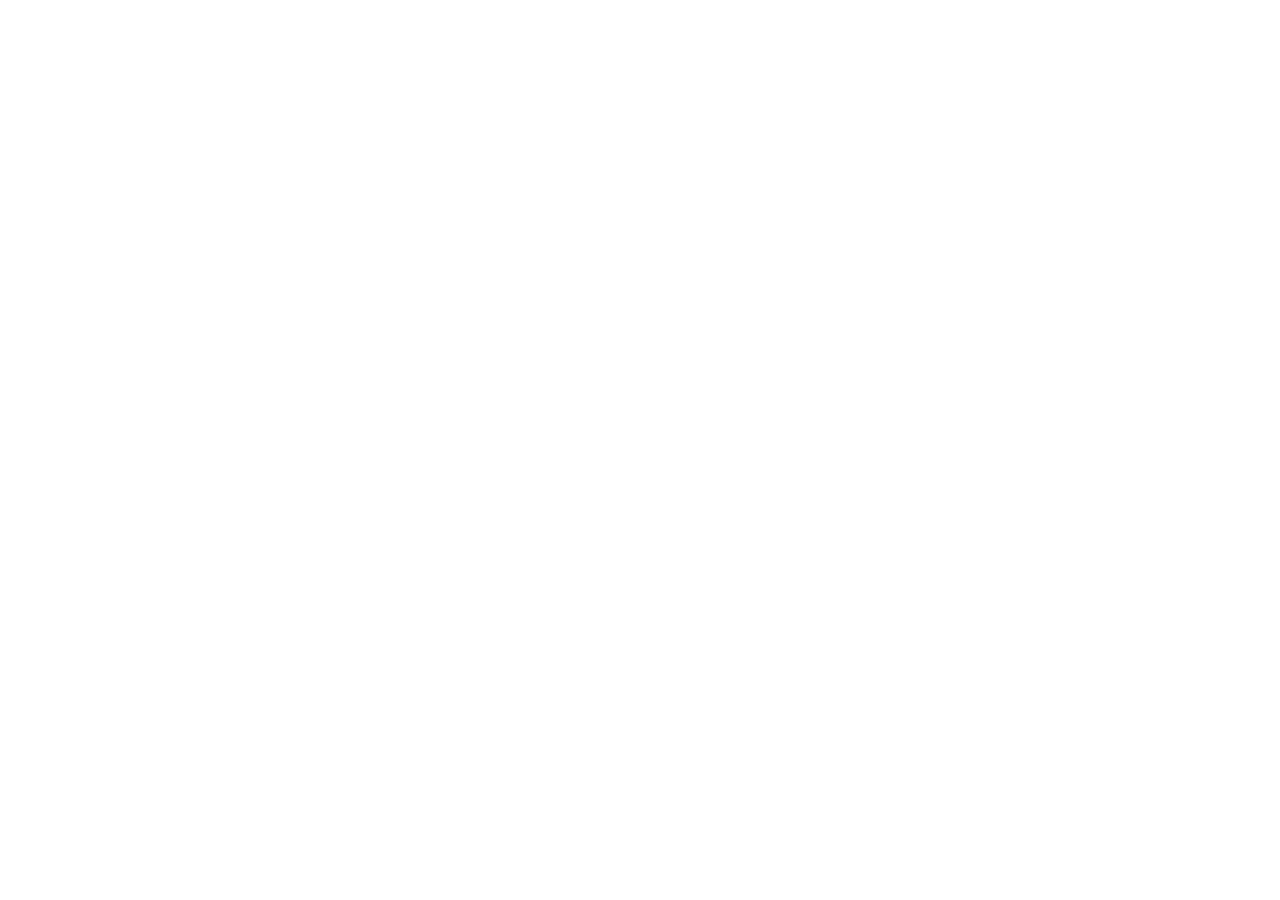
==== commit 5e30aaf9: "Add files via upload aaa" ====
--- a/index.html
+++ b/index.html
@@ -1,400 +1,24 @@
 <!doctype html>
 <html lang="es">
 <head>
-<meta charset="utf-8">
-<meta name="viewport" content="width=device-width,initial-scale=1">
-<meta name="description" content="Angélica Saray — Abogada especialista en Derecho de Familia. Asesoría en divorcio, custodia, alimentos, unión marital, sucesiones y conciliación. Consulta virtual o presencial.">
-<title>Angélica Saray | Abogada especialista en Derecho de Familia</title>
-<link rel="icon" type="image/png" sizes="32x32" href="assets/favicon-32.png">
-<link rel="apple-touch-icon" sizes="180x180" href="assets/favicon-180.png">
-<link rel="preconnect" href="https://fonts.googleapis.com">
-<link rel="preconnect" href="https://fonts.gstatic.com" crossorigin>
-<link rel="stylesheet" href="styles.css">
-<script src="script.js" defer></script>
+  <meta charset="utf-8">
+  <meta name="viewport" content="width=device-width,initial-scale=1">
+  <meta name="robots" content="noindex">
+  <title>Panel de administración · Angélica Saray</title>
+  <script src="https://identity.netlify.com/v1/netlify-identity-widget.js"></script>
 </head>
 <body>
-
-<!-- ============ MONOGRAM (reused) ============ -->
-<svg style="display:none">
-  <symbol id="markAS" viewBox="0 0 48 48">
-    <circle cx="24" cy="24" r="22.5" fill="none" stroke="currentColor" stroke-width="1"/>
-    <line x1="16" y1="31" x2="24" y2="15" stroke="currentColor" stroke-width="1"/>
-    <text x="24" y="30" text-anchor="middle" font-family="Georgia, serif" font-size="17" fill="currentColor">AS</text>
-  </symbol>
-  <symbol id="icoWhatsapp" viewBox="0 0 24 24"><path fill="currentColor" d="M12.03 2C6.5 2 2 6.48 2 12c0 1.86.5 3.6 1.4 5.1L2 22l5.06-1.33A9.96 9.96 0 0 0 12.03 22C17.55 22 22 17.52 22 12S17.55 2 12.03 2Zm5.86 14.2c-.25.7-1.24 1.28-2.02 1.44-.55.11-1.26.2-3.66-.77-3.07-1.24-5.05-4.33-5.2-4.53-.15-.2-1.24-1.65-1.24-3.15s.78-2.23 1.06-2.53c.27-.3.6-.37.8-.37h.58c.19 0 .44-.07.68.53.25.6.85 2.08.92 2.23.07.15.12.33.02.53-.1.2-.15.33-.3.5-.15.18-.31.4-.44.53-.15.15-.3.31-.13.6.17.3.75 1.26 1.62 2.05 1.11 1.02 2.05 1.34 2.34 1.5.3.15.47.13.64-.08.17-.2.72-.86.92-1.16.2-.3.4-.25.66-.15.27.1 1.7.83 1.99 1 .3.15.5.23.57.36.07.13.07.75-.18 1.45Z"/></symbol>
-  <symbol id="icoMail" viewBox="0 0 24 24"><path fill="currentColor" d="M4 5h16a1 1 0 0 1 1 1v12a1 1 0 0 1-1 1H4a1 1 0 0 1-1-1V6a1 1 0 0 1 1-1Zm1.4 2 6.4 5.13a.5.5 0 0 0 .62 0L18.8 7H5.4ZM19 17V8.9l-6.55 5.24a1.5 1.5 0 0 1-1.9 0L4 8.9V17h15Z"/></symbol>
-  <symbol id="icoLinkedin" viewBox="0 0 24 24"><path fill="currentColor" d="M6.94 5a1.94 1.94 0 1 1 0-3.88 1.94 1.94 0 0 1 0 3.88ZM5.1 8.24h3.68V21H5.1V8.24Zm6.32 0h3.53v1.74h.05c.49-.9 1.7-1.86 3.5-1.86 3.75 0 4.44 2.36 4.44 5.44V21h-3.68v-5.9c0-1.4-.03-3.2-2.03-3.2-2.03 0-2.34 1.5-2.34 3.1V21h-3.67V8.24Z"/></symbol>
-  <symbol id="icoInstagram" viewBox="0 0 24 24"><path fill="currentColor" d="M8 3h8a5 5 0 0 1 5 5v8a5 5 0 0 1-5 5H8a5 5 0 0 1-5-5V8a5 5 0 0 1 5-5Zm0 2a3 3 0 0 0-3 3v8a3 3 0 0 0 3 3h8a3 3 0 0 0 3-3V8a3 3 0 0 0-3-3H8Zm4 3.5A4.5 4.5 0 1 1 7.5 13 4.5 4.5 0 0 1 12 8.5Zm0 2A2.5 2.5 0 1 0 14.5 13 2.5 2.5 0 0 0 12 10.5Zm5-3.3a1.05 1.05 0 1 1 0 2.1 1.05 1.05 0 0 1 0-2.1Z"/></symbol>
-  <symbol id="icoTiktok" viewBox="0 0 24 24"><path fill="currentColor" d="M14.5 2h2.9c.16 1.4.8 2.63 1.9 3.5 1 .82 2.2 1.24 3.5 1.28v2.94a7.9 7.9 0 0 1-4.5-1.42v6.5c0 3.4-2.4 5.7-5.6 5.7-2.1 0-3.9-1.02-4.9-2.7a5.7 5.7 0 0 1-.7-2.8c0-3.2 2.5-5.6 5.7-5.6.35 0 .7.03 1 .1v3.05a2.7 2.7 0 0 0-1-.2 2.6 2.6 0 0 0-2.6 2.6 2.6 2.6 0 0 0 2.6 2.6c1.5 0 2.7-1.1 2.7-2.9V2Z"/></symbol>
-  <symbol id="icoFacebook" viewBox="0 0 24 24"><path fill="currentColor" d="M13.5 21v-7.6h2.55l.38-2.96h-2.93V8.53c0-.86.24-1.44 1.47-1.44h1.57V4.46A21 21 0 0 0 14.2 4.3c-2.27 0-3.83 1.38-3.83 3.93v2.2H7.8v2.97h2.57V21h3.13Z"/></symbol>
-  <symbol id="icoMenu" viewBox="0 0 24 24"><path fill="none" stroke="currentColor" stroke-width="1.6" stroke-linecap="round" d="M4 7h16M4 12h16M4 17h16"/></symbol>
-  <symbol id="icoClose" viewBox="0 0 24 24"><path fill="none" stroke="currentColor" stroke-width="1.6" stroke-linecap="round" d="M5 5l14 14M19 5 5 19"/></symbol>
-  <symbol id="icoArrow" viewBox="0 0 24 24"><path fill="none" stroke="currentColor" stroke-width="1.6" stroke-linecap="round" stroke-linejoin="round" d="M5 12h14M13 6l6 6-6 6"/></symbol>
-</svg>
-
-<main>
-
-<!-- ============ HEADER ============ -->
-<header class="navWrap">
-  <div class="navInner">
-    <a class="brand" href="#inicio" aria-label="Ir al inicio">
-      <span class="logoChip logoChip-nav"><img src="assets/logo-mark.png" alt="Logo de Angélica Saray"></span>
-      <span><strong>Angélica Saray</strong><small>Abogada de familia</small></span>
-    </a>
-    <nav aria-label="Navegación principal">
-      <a href="#servicios">Servicios</a>
-      <a href="#perfil">Perfil</a>
-      <a href="#metodo">Método</a>
-      <a href="#noticias">Noticias</a>
-      <a href="#eventos">Eventos</a>
-      <a href="#preguntas">Preguntas</a>
-    </nav>
-    <div class="navActions">
-      <a class="iconLink" href="https://wa.me/573112262633?text=Hola%2C%20quisiera%20agendar%20una%20consulta%20con%20la%20Dra.%20Saray" target="_blank" rel="noopener" aria-label="Escribir por WhatsApp"><svg width="17" height="17"><use href="#icoWhatsapp"/></svg></a>
-      <a class="navCta" href="#contacto">Agendar consulta <span>↗</span></a>
-      <button class="menuToggle" id="menuToggle" aria-label="Abrir menú" aria-expanded="false" aria-controls="mobileNav">
-        <svg><use href="#icoMenu" id="menuIcon"/></svg>
-      </button>
-    </div>
-  </div>
-
-</header>
-<nav id="mobileNav" class="mobileNav" aria-label="Navegación móvil">
-  <a href="#servicios">Servicios</a>
-  <a href="#perfil">Perfil</a>
-  <a href="#metodo">Método</a>
-  <a href="#noticias">Noticias</a>
-  <a href="#eventos">Eventos</a>
-  <a href="#preguntas">Preguntas</a>
-  <a class="navCta" href="#contacto">Agendar consulta <span>↗</span></a>
-</nav>
-
-<!-- ============ HERO ============ -->
-<section class="hero" id="inicio" style="padding-top:0;padding-bottom:0">
-  <div class="gridLines"></div>
-  <div class="heroGlow"></div>
-  <div class="heroGrid">
-    <div>
-      <p class="docketRef">EXP · DERECHO DE FAMILIA · 2026</p>
-      <h1>Decisiones jurídicas claras para proteger <em>lo que más importa.</em></h1>
-      <p class="heroLead">Acompañamiento humano, confidencial y técnicamente riguroso para resolver asuntos familiares — con procesos digitales que le permiten seguir su caso con la misma claridad con la que se lo explico.</p>
-      <div class="heroActions">
-        <a class="btn btn-primary" href="#contacto">Solicitar valoración <svg width="14" height="14"><use href="#icoArrow"/></svg></a>
-        <a class="btn btn-wa" href="https://wa.me/573112262633?text=Hola%2C%20quisiera%20agendar%20una%20consulta%20con%20la%20Dra.%20Saray" target="_blank" rel="noopener"><svg width="16" height="16"><use href="#icoWhatsapp"/></svg> Escribir por WhatsApp</a>
-        <a class="btn btn-ghost" href="#servicios">Conocer servicios</a>
-      </div>
-      <div class="heroStats">
-        <div><strong>Atención híbrida</strong><small>Virtual y presencial</small></div>
-        <div><strong>Seguimiento digital</strong><small>Del caso, paso a paso</small></div>
-        <div><strong>Confidencialidad</strong><small>Manejo reservado</small></div>
-      </div>
-    </div>
-
-    <!-- Signature: digital case panel -->
-    <div class="casePanel" aria-hidden="false">
-      <div class="panelTop">
-        <div class="panelStatus"><span class="dot"></span> Consulta virtual disponible</div>
-        <span class="panelId">CASO · REF 014</span>
-      </div>
-      <div class="panelBody">
-        <h3>Estado del proceso</h3>
-        <div class="flowTrack">
-          <div class="flowStep active"><b>1</b><small>Escucha</small></div>
-          <div class="flowStep"><b>2</b><small>Diagnóstico</small></div>
-          <div class="flowStep"><b>3</b><small>Estrategia</small></div>
-          <div class="flowStep"><b>4</b><small>Acompaña</small></div>
-        </div>
-      </div>
-      <div class="panelNote">
-        <span>PRÓXIMA DISPONIBILIDAD</span>
-        <strong>Mañana · 9:00 a.m.</strong>
-      </div>
-      <div class="panelFoot">
-        <div class="sig">
-          <span class="logoChip logoChip-sig"><img src="assets/logo-mark.png" alt="Angélica Saray"></span>
-          <span>Angélica Saray</span>
-        </div>
-        <small>Actualizado hoy</small>
-      </div>
-    </div>
-  </div>
-</section>
-
-<!-- ============ INTRO / SERVICES ============ -->
-<section class="services" id="servicios">
-  <div class="sectionIntro reveal">
-    <div><p class="sectionLabel">Áreas de práctica</p></div>
-    <div><h2>Soluciones legales para cada etapa de su familia.</h2><p>Cada estrategia se construye a partir de los hechos, las prioridades y los riesgos reales del caso — sin fórmulas genéricas.</p></div>
-  </div>
-  <div class="serviceGrid reveal">
-    <article class="serviceCard"><span class="tag-mono">CASO · 01</span><h3>Divorcio y separación</h3><p>Orientación clara para divorcios de mutuo acuerdo o contenciosos, liquidación de sociedad conyugal y acuerdos patrimoniales.</p><a href="#contacto">Consultar servicio <svg width="12" height="12"><use href="#icoArrow"/></svg></a></article>
-    <article class="serviceCard"><span class="tag-mono">CASO · 02</span><h3>Custodia y visitas</h3><p>Acompañamiento enfocado en el interés superior de niños, niñas y adolescentes, con soluciones viables y sostenibles.</p><a href="#contacto">Consultar servicio <svg width="12" height="12"><use href="#icoArrow"/></svg></a></article>
-    <article class="serviceCard"><span class="tag-mono">CASO · 03</span><h3>Cuota de alimentos</h3><p>Fijación, revisión, exoneración y cumplimiento de obligaciones alimentarias, con análisis responsable de cada situación.</p><a href="#contacto">Consultar servicio <svg width="12" height="12"><use href="#icoArrow"/></svg></a></article>
-    <article class="serviceCard"><span class="tag-mono">CASO · 04</span><h3>Unión marital de hecho</h3><p>Declaración, disolución y liquidación de la sociedad patrimonial entre compañeros permanentes.</p><a href="#contacto">Consultar servicio <svg width="12" height="12"><use href="#icoArrow"/></svg></a></article>
-    <article class="serviceCard"><span class="tag-mono">CASO · 05</span><h3>Sucesiones</h3><p>Asesoría en sucesiones notariales o judiciales, partición de bienes y protección de los derechos hereditarios.</p><a href="#contacto">Consultar servicio <svg width="12" height="12"><use href="#icoArrow"/></svg></a></article>
-    <article class="serviceCard"><span class="tag-mono">CASO · 06</span><h3>Conciliación familiar</h3><p>Construcción de acuerdos jurídicamente sólidos para reducir el desgaste emocional, económico y familiar.</p><a href="#contacto">Consultar servicio <svg width="12" height="12"><use href="#icoArrow"/></svg></a></article>
-  </div>
-</section>
-
-<!-- ============ PROFILE ============ -->
-<section class="profile" id="perfil" style="padding-left:0;padding-right:0">
-  <div class="profileGrid wrap">
-  <div class="profileArt reveal">
-    <div class="profilePlate">
-      <span class="logoChip logoChip-plate"><img src="assets/logo-mark.png" alt="Logo de Angélica Saray"></span>
-    </div>
-    <p class="profileQuote">“El derecho de familia no trata solo de procesos; trata de personas, vínculos y decisiones que transforman vidas.”</p>
-  </div>
-  <div class="profileCopy reveal">
-    <p class="sectionLabel light">Perfil profesional</p>
-    <h2>Experiencia jurídica con una mirada humana y contemporánea.</h2>
-    <p class="lede">Soy <strong>Angélica Viviana Saray Piraquive</strong>, abogada especialista en Derecho de Familia. Acompaño a personas y familias en momentos decisivos, transformando situaciones complejas en rutas jurídicas comprensibles.</p>
-    <p class="body">Mi práctica integra análisis riguroso, comunicación transparente y herramientas digitales que facilitan una atención ágil, organizada y segura — desde el primer contacto hasta el cierre del caso.</p>
-    <div class="credRow">
-      <div><b>01</b><strong>Especialista</strong><small>Derecho de familia</small></div>
-      <div><b>02</b><strong>Atención híbrida</strong><small>Presencial y virtual</small></div>
-      <div><b>03</b><strong>Enfoque preventivo</strong><small>Negociación y litigio estratégico</small></div>
-    </div>
-  </div>
-  </div>
-</section>
-
-<!-- ============ METHOD ============ -->
-<section class="method" id="metodo">
-  <div class="sectionIntro reveal">
-    <div><p class="sectionLabel">Metodología</p></div>
-    <div><h2>Un proceso claro, de principio a fin.</h2><p>Usted conoce el estado de su asunto, las alternativas disponibles y el siguiente paso — sin tecnicismos innecesarios.</p></div>
-  </div>
-  <div class="methodGrid reveal">
-    <div class="methodStep"><b>01 · ESCUCHAR</b><h3>Escucha</h3><p>Valoración confidencial de su situación, prioridades y documentos.</p></div>
-    <div class="methodStep"><b>02 · ANALIZAR</b><h3>Diagnóstico</h3><p>Análisis jurídico, identificación de riesgos y alternativas posibles.</p></div>
-    <div class="methodStep"><b>03 · PROPONER</b><h3>Estrategia</h3><p>Propuesta de ruta, alcance, tiempos estimados y honorarios.</p></div>
-    <div class="methodStep"><b>04 · EJECUTAR</b><h3>Acompañamiento</h3><p>Ejecución, seguimiento y comunicación durante todo el proceso.</p></div>
-  </div>
-</section>
-
-<!-- ============ NOTICIAS ============ -->
-<section class="news" id="noticias">
-  <div class="sectionIntro reveal">
-    <div><p class="sectionLabel">Actualidad jurídica</p></div>
-    <div><h2>Noticias y análisis en derecho de familia.</h2><p>Contenido de orientación general sobre cambios normativos y criterios que pueden afectar su caso.</p></div>
-  </div>
-  <div class="newsGrid reveal" id="newsGrid">
-    <article class="newsCard">
-      <div class="newsMedia"><span>Alimentos</span></div>
-      <div class="newsBody">
-        <div class="newsMeta"><span>05 AGO 2026</span><span>·</span><span>4 min</span></div>
-        <h3>Cuota de alimentos 2026: qué cambia en la revisión de montos</h3>
-        <p>Criterios que suelen considerar los despachos al ajustar una obligación alimentaria vigente.</p>
-        <a href="#contacto">Leer más <svg width="11" height="11"><use href="#icoArrow"/></svg></a>
-      </div>
-    </article>
-    <article class="newsCard">
-      <div class="newsMedia"><span>Custodia</span></div>
-      <div class="newsBody">
-        <div class="newsMeta"><span>22 JUL 2026</span><span>·</span><span>5 min</span></div>
-        <h3>Custodia compartida: en qué casos resulta procedente</h3>
-        <p>Un panorama práctico sobre los requisitos y el rol del interés superior del menor.</p>
-        <a href="#contacto">Leer más <svg width="11" height="11"><use href="#icoArrow"/></svg></a>
-      </div>
-    </article>
-    <article class="newsCard">
-      <div class="newsMedia"><span>Unión marital</span></div>
-      <div class="newsBody">
-        <div class="newsMeta"><span>10 JUL 2026</span><span>·</span><span>6 min</span></div>
-        <h3>Unión marital de hecho vs. matrimonio: diferencias patrimoniales</h3>
-        <p>Qué protege cada figura y cómo declarar o disolver la sociedad patrimonial.</p>
-        <a href="#contacto">Leer más <svg width="11" height="11"><use href="#icoArrow"/></svg></a>
-      </div>
-    </article>
-  </div>
-</section>
-
-<!-- ============ EVENTOS ============ -->
-<section class="events" id="eventos">
-  <div class="eventsIntro reveal">
-    <div><p class="sectionLabel light">Agenda</p></div>
-    <div><h2>Talleres y espacios de orientación.</h2><p>Sesiones virtuales y presenciales abiertas para resolver dudas frecuentes en derecho de familia.</p></div>
-  </div>
-  <div class="eventList reveal" id="eventList">
-    <div class="eventRow">
-      <div class="eventDate"><b>21</b><small>Ago 2026</small></div>
-      <div class="eventInfo">
-        <h3>Taller virtual: Divorcio sin conflicto</h3>
-        <p>Rutas de mutuo acuerdo, tiempos reales y errores comunes al iniciar el proceso.</p>
-        <div class="eventTags"><span>Virtual</span><span>6:00 p.m.</span><span>Cupo limitado</span></div>
-      </div>
-      <a class="eventCta" href="https://wa.me/573112262633?text=Hola%2C%20quiero%20inscribirme%20al%20taller%20de%20divorcio%20sin%20conflicto" target="_blank" rel="noopener">Reservar cupo</a>
-    </div>
-    <div class="eventRow">
-      <div class="eventDate"><b>12</b><small>Sep 2026</small></div>
-      <div class="eventInfo">
-        <h3>Conversatorio: Derechos de los hijos en la separación</h3>
-        <p>Custodia, visitas y alimentos explicados de forma práctica para padres y madres.</p>
-        <div class="eventTags"><span>Presencial</span><span>10:00 a.m.</span><span>Bogotá</span></div>
-      </div>
-      <a class="eventCta" href="https://wa.me/573112262633?text=Hola%2C%20quiero%20inscribirme%20al%20conversatorio%20sobre%20derechos%20de%20los%20hijos" target="_blank" rel="noopener">Reservar cupo</a>
-    </div>
-    <div class="eventRow">
-      <div class="eventDate"><b>03</b><small>Oct 2026</small></div>
-      <div class="eventInfo">
-        <h3>Sesión de asesoría grupal: Sucesiones y herencias</h3>
-        <p>Qué documentos preparar y cómo evitar conflictos entre herederos.</p>
-        <div class="eventTags"><span>Virtual</span><span>5:30 p.m.</span><span>Cupo limitado</span></div>
-      </div>
-      <a class="eventCta" href="https://wa.me/573112262633?text=Hola%2C%20quiero%20inscribirme%20a%20la%20sesi%C3%B3n%20de%20sucesiones" target="_blank" rel="noopener">Reservar cupo</a>
-    </div>
-  </div>
-</section>
-
-<!-- ============ PRINCIPLES ============ -->
-<section class="principles">
-  <div class="principlesGrid reveal">
-    <div>
-      <p class="sectionLabel">Compromiso</p>
-      <h2>Firmeza jurídica.<br><em>Trato humano.</em></h2>
-    </div>
-    <div>
-      <div class="principleItem"><h3>Claridad</h3><p>Explicaciones directas para tomar decisiones informadas.</p></div>
-      <div class="principleItem"><h3>Transparencia</h3><p>Alcance, costos, riesgos y avances comunicados oportunamente.</p></div>
-    </div>
-    <div>
-      <div class="principleItem"><h3>Prudencia</h3><p>Cada actuación considera sus efectos legales, familiares y patrimoniales.</p></div>
-      <div class="principleItem"><h3>Confidencialidad</h3><p>Protección responsable de la información y los documentos del caso.</p></div>
-    </div>
-  </div>
-</section>
-
-<!-- ============ FAQ ============ -->
-<section class="faq" id="preguntas">
-  <div class="faqShell reveal">
-    <div>
-      <p class="sectionLabel">Preguntas frecuentes</p>
-      <h2 style="font-size:clamp(28px,3vw,40px);line-height:1.15;margin-top:16px">Información que ayuda a dar el primer paso.</h2>
-      <p>Estas respuestas son generales y no reemplazan una valoración jurídica individual.</p>
-    </div>
-    <div class="faqList">
-      <details open><summary>¿La primera consulta puede ser virtual?<span>＋</span></summary><p>Sí. La valoración inicial puede realizarse virtualmente, con la misma confidencialidad y preparación de una consulta presencial.</p></details>
-      <details><summary>¿Qué documentos debo tener para la consulta?<span>＋</span></summary><p>Depende del caso. Al solicitar la cita recibirá una lista breve de documentos recomendados.</p></details>
-      <details><summary>¿Es obligatorio conciliar antes de iniciar un proceso?<span>＋</span></summary><p>En algunos asuntos de familia la conciliación es requisito previo. En la valoración se determina si aplica.</p></details>
-      <details><summary>¿Cuánto puede tardar un proceso de familia?<span>＋</span></summary><p>El tiempo varía según el trámite, la existencia de acuerdo y la autoridad competente.</p></details>
-      <details><summary>¿Puedo escribir directamente por WhatsApp?<span>＋</span></summary><p>Sí, puede escribir al +57 311 226 2633 para agendar una valoración inicial o resolver dudas breves sobre agenda.</p></details>
-    </div>
-  </div>
-</section>
-
-<!-- ============ CONTACT ============ -->
-<section class="contact" id="contacto">
-  <div class="contactGrid">
-    <div>
-      <p class="sectionLabel light">Contacto</p>
-      <h2>Conversemos sobre<br>su situación.</h2>
-      <p class="contactLead">Describa brevemente su consulta o escriba directamente por WhatsApp. La información enviada será tratada de manera reservada.</p>
-
-      <div class="directChannels">
-        <a class="channel" href="https://wa.me/573112262633?text=Hola%2C%20quisiera%20agendar%20una%20consulta%20con%20la%20Dra.%20Saray" target="_blank" rel="noopener">
-          <svg><use href="#icoWhatsapp"/></svg>
-          <div><small>WhatsApp</small><strong>+57 311 226 2633</strong></div>
-        </a>
-        <a class="channel" href="mailto:angelica.saray.lawyer@gmail.com">
-          <svg><use href="#icoMail"/></svg>
-          <div><small>Correo electrónico</small><strong>angelica.saray.lawyer@gmail.com</strong></div>
-        </a>
-      </div>
-
-      <div class="socialRow">
-        <a href="https://linkedin.com/in/angelica.saray.lawyer" target="_blank" rel="noopener" aria-label="LinkedIn"><svg><use href="#icoLinkedin"/></svg></a>
-        <a href="https://instagram.com/angelica.saray.lawyer" target="_blank" rel="noopener" aria-label="Instagram"><svg><use href="#icoInstagram"/></svg></a>
-        <a href="https://tiktok.com/@angelica.saray.lawyer" target="_blank" rel="noopener" aria-label="TikTok"><svg><use href="#icoTiktok"/></svg></a>
-        <a href="https://facebook.com/angelica.saray.lawyer" target="_blank" rel="noopener" aria-label="Facebook"><svg><use href="#icoFacebook"/></svg></a>
-      </div>
-    </div>
-
-    <!-- Reemplace XXXXX por el endpoint real que le entrega Formspree, ej: https://formspree.io/f/abcdwxyz -->
-    <!-- Formulario conectado a Netlify Forms: no requiere cuenta aparte ni endpoint.
-         Netlify lo detecta automáticamente al publicar el sitio gracias a
-         data-netlify="true" y al campo oculto form-name. -->
-    <form id="contactForm" name="contacto" method="POST" data-netlify="true" data-netlify-honeypot="bot-field">
-      <input type="hidden" name="form-name" value="contacto">
-      <p style="position:absolute;left:-9999px" aria-hidden="true">
-        <label>No completar este campo: <input name="bot-field"></label>
-      </p>
-      <label>Nombre completo<input name="nombre" required placeholder="Escriba su nombre"></label>
-      <label>Correo electrónico<input type="email" name="correo" required placeholder="nombre@correo.com"></label>
-      <label>Tipo de consulta<select name="tipo" required>
-        <option value="" disabled selected>Seleccione una opción</option>
-        <option>Divorcio y separación</option>
-        <option>Custodia y visitas</option>
-        <option>Cuota de alimentos</option>
-        <option>Unión marital de hecho</option>
-        <option>Sucesiones</option>
-        <option>Conciliación familiar</option>
-      </select></label>
-      <label>Cuéntenos brevemente<textarea name="mensaje" rows="4" required placeholder="¿Cómo podemos orientarle?"></textarea></label>
-      <button type="submit">Enviar solicitud <svg width="15" height="15"><use href="#icoArrow"/></svg></button>
-      <small>El envío de este formulario no constituye una relación abogado-cliente ni garantiza la aceptación del caso.</small>
-      <p id="formNotice" role="status" hidden></p>
-    </form>
-  </div>
-</section>
-
-<!-- ============ FOOTER ============ -->
-<footer>
-  <div class="footerInner">
-    <div>
-      <div class="footerBrand">
-        <span class="logoChip logoChip-nav"><img src="assets/logo-mark.png" alt="Logo de Angélica Saray"></span>
-        <span><strong>Angélica Viviana Saray Piraquive</strong><small>Abogada · Especialista en Derecho de Familia</small></span>
-      </div>
-      <div class="footerSocial">
-        <a href="https://linkedin.com/in/angelica.saray.lawyer" target="_blank" rel="noopener" aria-label="LinkedIn"><svg><use href="#icoLinkedin"/></svg></a>
-        <a href="https://instagram.com/angelica.saray.lawyer" target="_blank" rel="noopener" aria-label="Instagram"><svg><use href="#icoInstagram"/></svg></a>
-        <a href="https://tiktok.com/@angelica.saray.lawyer" target="_blank" rel="noopener" aria-label="TikTok"><svg><use href="#icoTiktok"/></svg></a>
-        <a href="https://facebook.com/angelica.saray.lawyer" target="_blank" rel="noopener" aria-label="Facebook"><svg><use href="#icoFacebook"/></svg></a>
-        <a href="https://wa.me/573112262633" target="_blank" rel="noopener" aria-label="WhatsApp"><svg><use href="#icoWhatsapp"/></svg></a>
-      </div>
-    </div>
-    <div class="footerCol">
-      <small>Navegación</small>
-      <div class="links">
-        <a href="#servicios">Servicios</a>
-        <a href="#perfil">Perfil</a>
-        <a href="#noticias">Noticias</a>
-        <a href="#eventos">Eventos</a>
-      </div>
-    </div>
-    <div class="footerCol">
-      <small>Contacto</small>
-      <div class="links">
-        <a href="mailto:angelica.saray.lawyer@gmail.com">angelica.saray.lawyer@gmail.com</a>
-        <a href="https://wa.me/573112262633" target="_blank" rel="noopener">+57 311 226 2633</a>
-        <a href="#preguntas">Preguntas frecuentes</a>
-      </div>
-    </div>
-    <div class="legalNote">
-      <span>© <span id="year">2026</span> Angélica Saray. Todos los derechos reservados.</span>
-      <span>La información del sitio es de carácter general y no sustituye una asesoría individual.</span>
-    </div>
-  </div>
-</footer>
-
-<a class="waFloat" href="https://wa.me/573112262633?text=Hola%2C%20quisiera%20agendar%20una%20consulta%20con%20la%20Dra.%20Saray" target="_blank" rel="noopener" aria-label="Escribir por WhatsApp">
-  <svg><use href="#icoWhatsapp"/></svg>
-</a>
-
-<script src="https://identity.netlify.com/v1/netlify-identity-widget.js"></script>
-<script>
-  if (window.netlifyIdentity) {
-    window.netlifyIdentity.on('init', function (user) {
-      if (!user) {
-        window.netlifyIdentity.on('login', function () {
-          document.location.href = '/admin/';
-        });
-      }
-    });
-  }
-</script>
-
-</main>
+  <script src="https://unpkg.com/decap-cms@^3.0.0/dist/decap-cms.js"></script>
+  <script>
+    if (window.netlifyIdentity) {
+      window.netlifyIdentity.on('init', function (user) {
+        if (!user) {
+          window.netlifyIdentity.on('login', function () {
+            document.location.href = '/admin/';
+          });
+        }
+      });
+    }
+  </script>
 </body>
 </html>
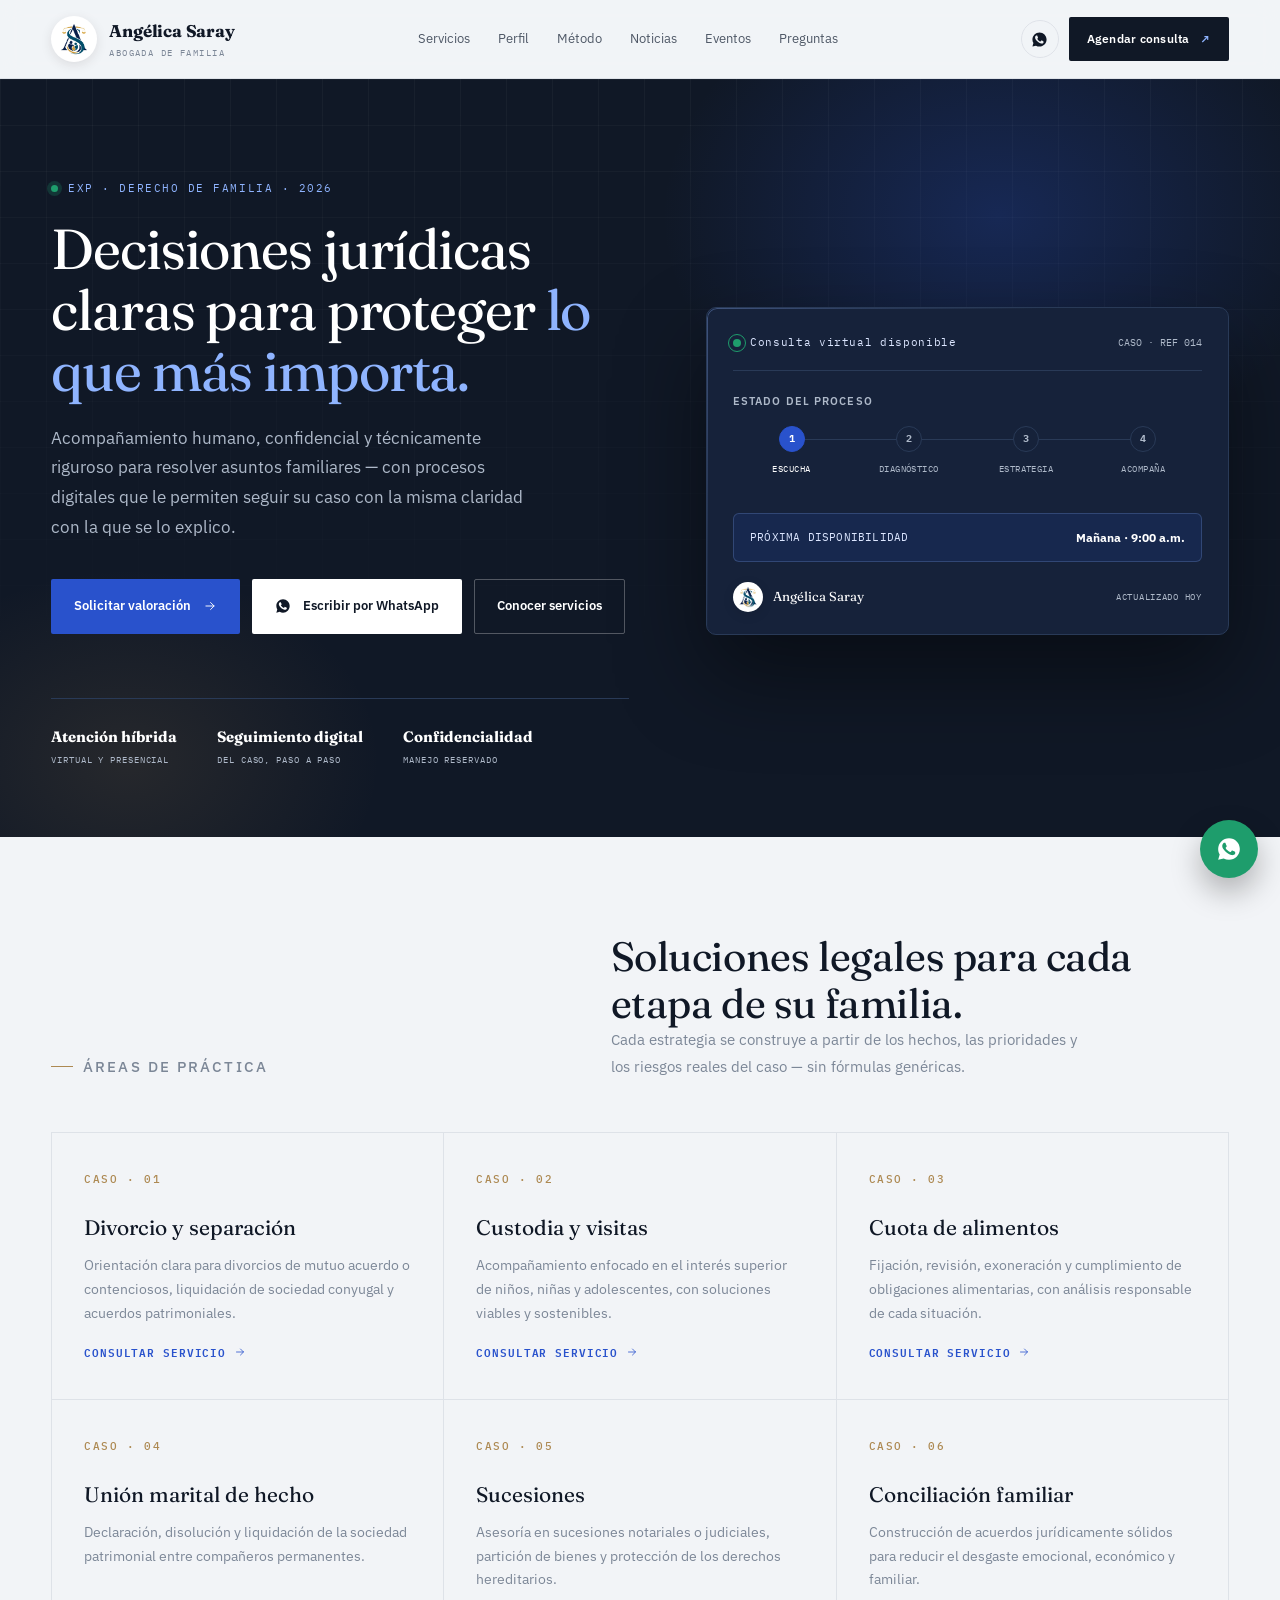
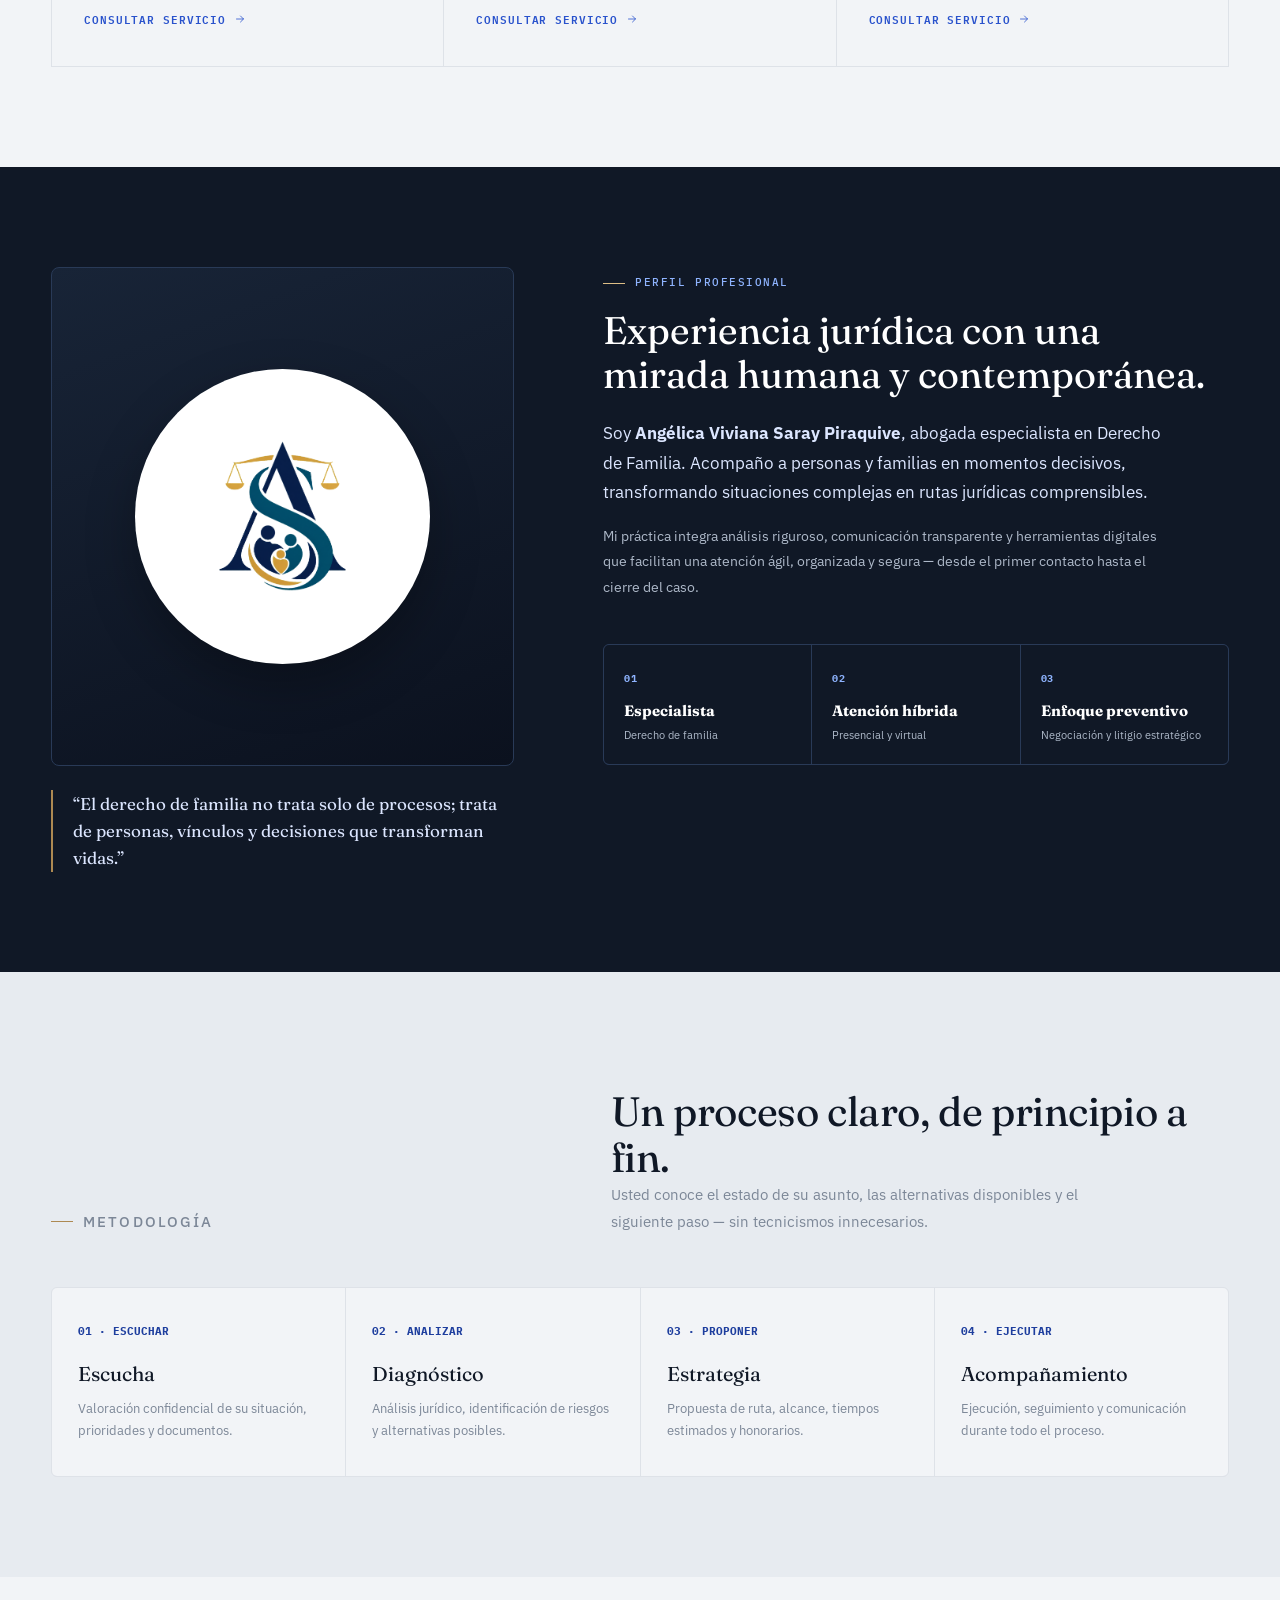
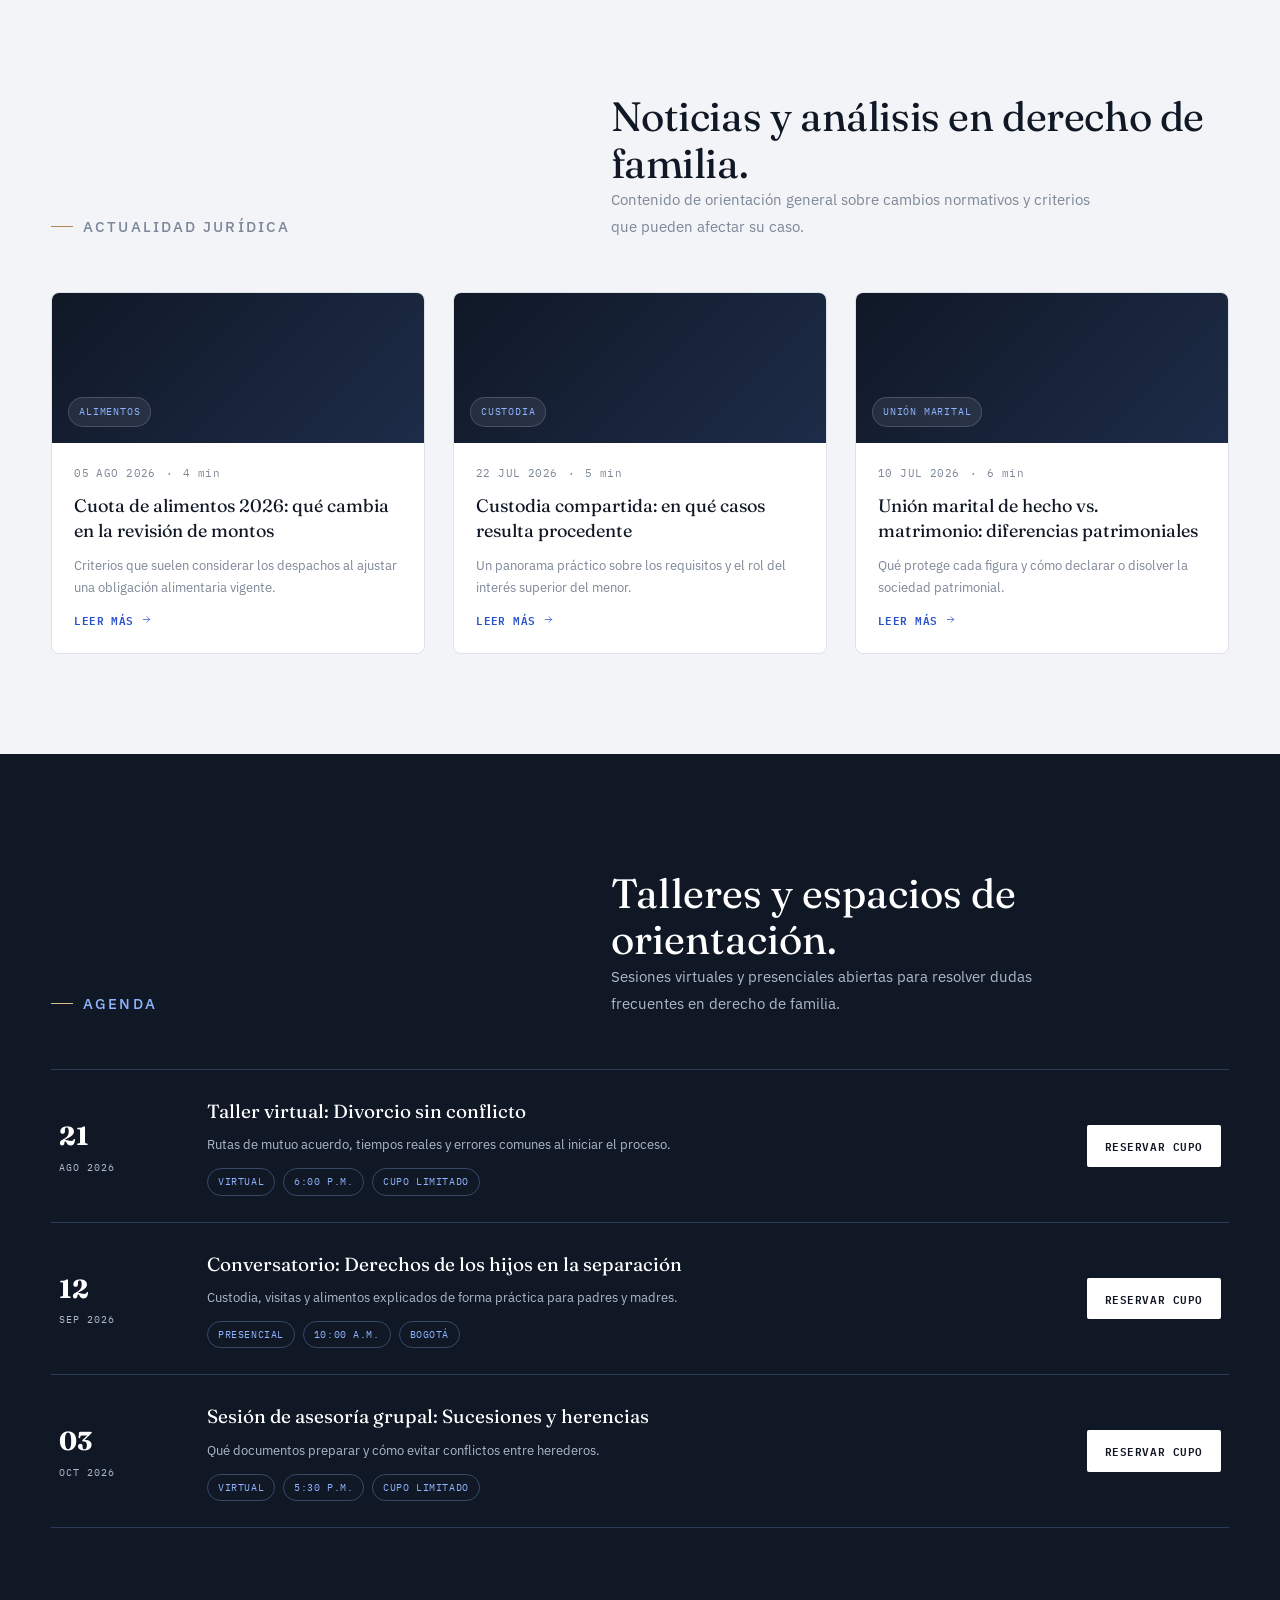
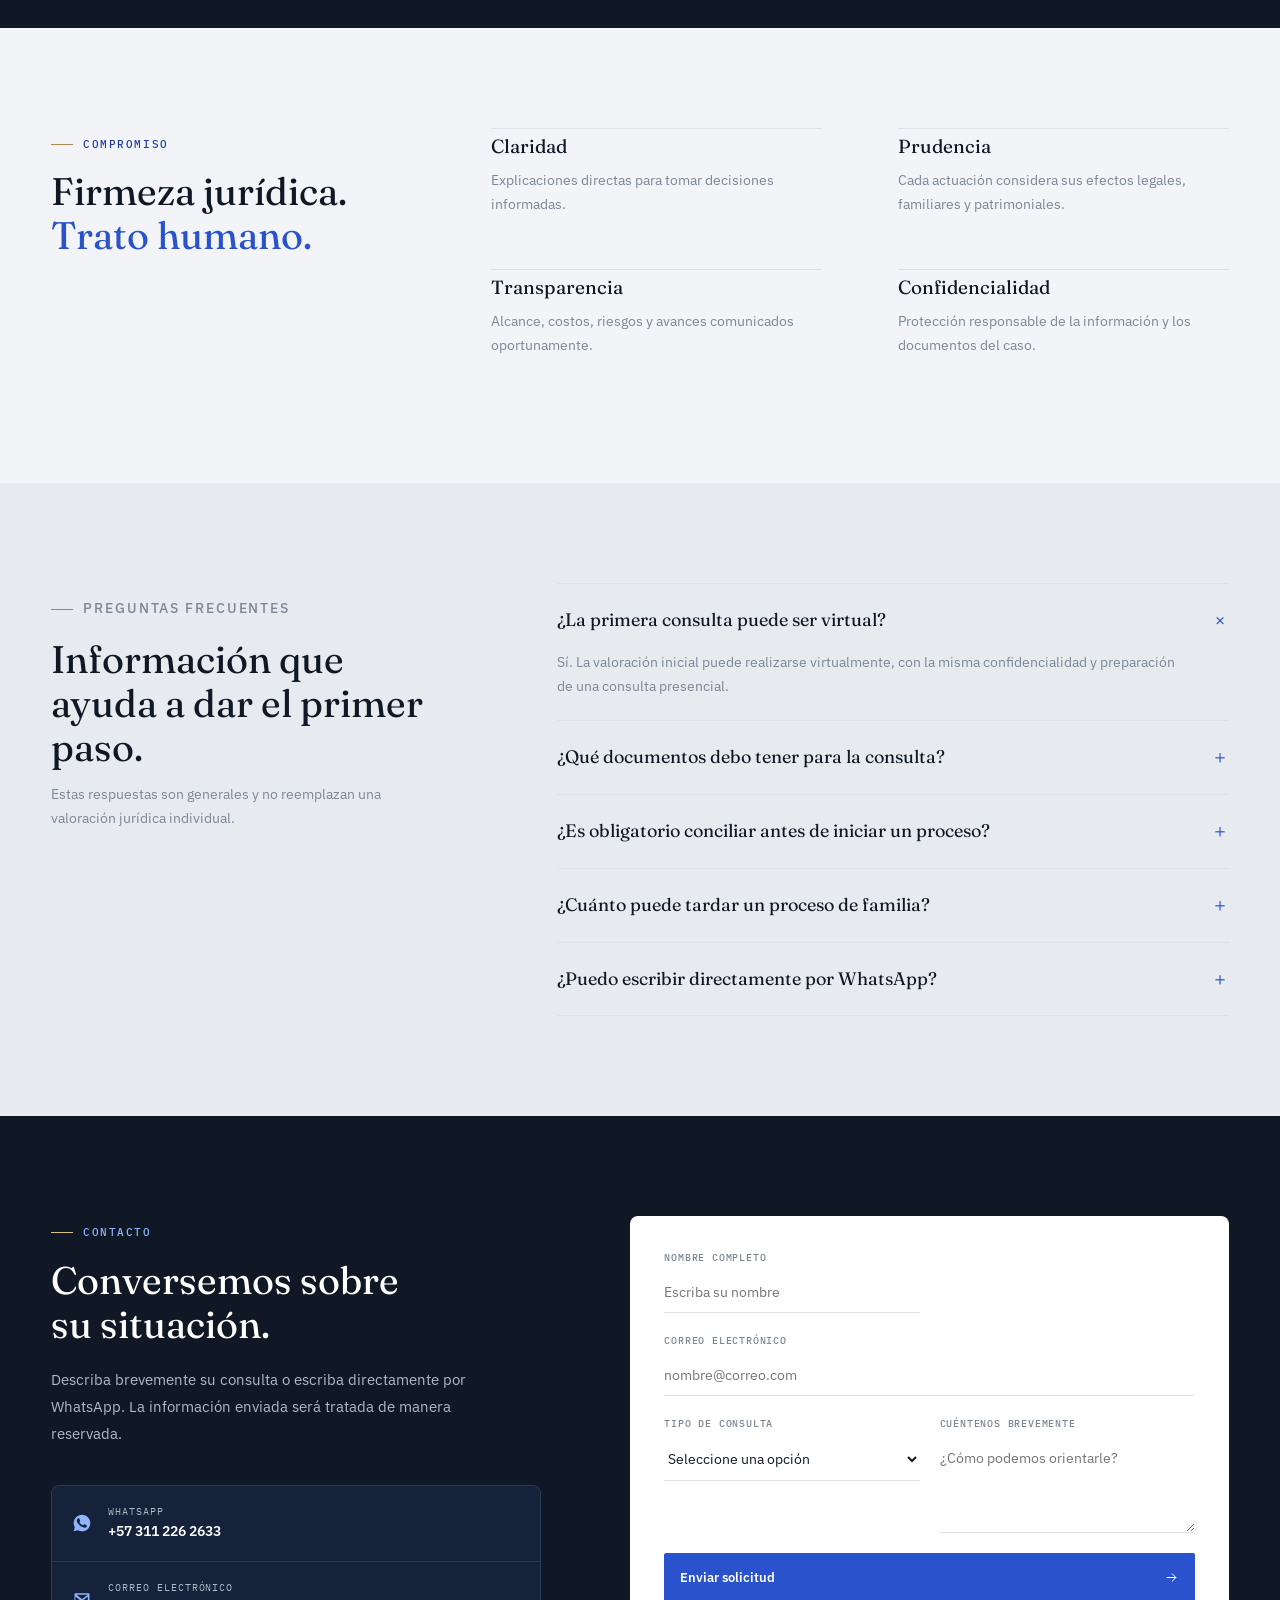
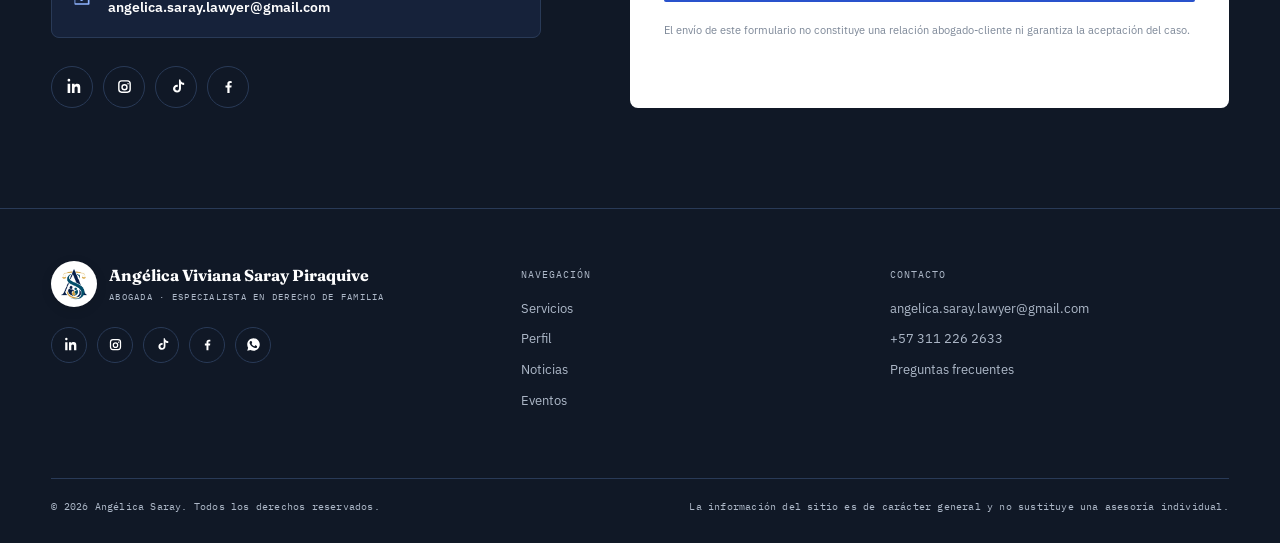
==== commit b048816c: "act index act index" ====
--- a/index.html
+++ b/index.html
@@ -1,24 +1,400 @@
 <!doctype html>
 <html lang="es">
 <head>
-  <meta charset="utf-8">
-  <meta name="viewport" content="width=device-width,initial-scale=1">
-  <meta name="robots" content="noindex">
-  <title>Panel de administración · Angélica Saray</title>
-  <script src="https://identity.netlify.com/v1/netlify-identity-widget.js"></script>
+<meta charset="utf-8">
+<meta name="viewport" content="width=device-width,initial-scale=1">
+<meta name="description" content="Angélica Saray — Abogada especialista en Derecho de Familia. Asesoría en divorcio, custodia, alimentos, unión marital, sucesiones y conciliación. Consulta virtual o presencial.">
+<title>Angélica Saray | Abogada especialista en Derecho de Familia</title>
+<link rel="icon" type="image/png" sizes="32x32" href="assets/favicon-32.png">
+<link rel="apple-touch-icon" sizes="180x180" href="assets/favicon-180.png">
+<link rel="preconnect" href="https://fonts.googleapis.com">
+<link rel="preconnect" href="https://fonts.gstatic.com" crossorigin>
+<link rel="stylesheet" href="styles.css">
+<script src="script.js" defer></script>
 </head>
 <body>
-  <script src="https://unpkg.com/decap-cms@^3.0.0/dist/decap-cms.js"></script>
-  <script>
-    if (window.netlifyIdentity) {
-      window.netlifyIdentity.on('init', function (user) {
-        if (!user) {
-          window.netlifyIdentity.on('login', function () {
-            document.location.href = '/admin/';
-          });
-        }
-      });
-    }
-  </script>
+
+<!-- ============ MONOGRAM (reused) ============ -->
+<svg style="display:none">
+  <symbol id="markAS" viewBox="0 0 48 48">
+    <circle cx="24" cy="24" r="22.5" fill="none" stroke="currentColor" stroke-width="1"/>
+    <line x1="16" y1="31" x2="24" y2="15" stroke="currentColor" stroke-width="1"/>
+    <text x="24" y="30" text-anchor="middle" font-family="Georgia, serif" font-size="17" fill="currentColor">AS</text>
+  </symbol>
+  <symbol id="icoWhatsapp" viewBox="0 0 24 24"><path fill="currentColor" d="M12.03 2C6.5 2 2 6.48 2 12c0 1.86.5 3.6 1.4 5.1L2 22l5.06-1.33A9.96 9.96 0 0 0 12.03 22C17.55 22 22 17.52 22 12S17.55 2 12.03 2Zm5.86 14.2c-.25.7-1.24 1.28-2.02 1.44-.55.11-1.26.2-3.66-.77-3.07-1.24-5.05-4.33-5.2-4.53-.15-.2-1.24-1.65-1.24-3.15s.78-2.23 1.06-2.53c.27-.3.6-.37.8-.37h.58c.19 0 .44-.07.68.53.25.6.85 2.08.92 2.23.07.15.12.33.02.53-.1.2-.15.33-.3.5-.15.18-.31.4-.44.53-.15.15-.3.31-.13.6.17.3.75 1.26 1.62 2.05 1.11 1.02 2.05 1.34 2.34 1.5.3.15.47.13.64-.08.17-.2.72-.86.92-1.16.2-.3.4-.25.66-.15.27.1 1.7.83 1.99 1 .3.15.5.23.57.36.07.13.07.75-.18 1.45Z"/></symbol>
+  <symbol id="icoMail" viewBox="0 0 24 24"><path fill="currentColor" d="M4 5h16a1 1 0 0 1 1 1v12a1 1 0 0 1-1 1H4a1 1 0 0 1-1-1V6a1 1 0 0 1 1-1Zm1.4 2 6.4 5.13a.5.5 0 0 0 .62 0L18.8 7H5.4ZM19 17V8.9l-6.55 5.24a1.5 1.5 0 0 1-1.9 0L4 8.9V17h15Z"/></symbol>
+  <symbol id="icoLinkedin" viewBox="0 0 24 24"><path fill="currentColor" d="M6.94 5a1.94 1.94 0 1 1 0-3.88 1.94 1.94 0 0 1 0 3.88ZM5.1 8.24h3.68V21H5.1V8.24Zm6.32 0h3.53v1.74h.05c.49-.9 1.7-1.86 3.5-1.86 3.75 0 4.44 2.36 4.44 5.44V21h-3.68v-5.9c0-1.4-.03-3.2-2.03-3.2-2.03 0-2.34 1.5-2.34 3.1V21h-3.67V8.24Z"/></symbol>
+  <symbol id="icoInstagram" viewBox="0 0 24 24"><path fill="currentColor" d="M8 3h8a5 5 0 0 1 5 5v8a5 5 0 0 1-5 5H8a5 5 0 0 1-5-5V8a5 5 0 0 1 5-5Zm0 2a3 3 0 0 0-3 3v8a3 3 0 0 0 3 3h8a3 3 0 0 0 3-3V8a3 3 0 0 0-3-3H8Zm4 3.5A4.5 4.5 0 1 1 7.5 13 4.5 4.5 0 0 1 12 8.5Zm0 2A2.5 2.5 0 1 0 14.5 13 2.5 2.5 0 0 0 12 10.5Zm5-3.3a1.05 1.05 0 1 1 0 2.1 1.05 1.05 0 0 1 0-2.1Z"/></symbol>
+  <symbol id="icoTiktok" viewBox="0 0 24 24"><path fill="currentColor" d="M14.5 2h2.9c.16 1.4.8 2.63 1.9 3.5 1 .82 2.2 1.24 3.5 1.28v2.94a7.9 7.9 0 0 1-4.5-1.42v6.5c0 3.4-2.4 5.7-5.6 5.7-2.1 0-3.9-1.02-4.9-2.7a5.7 5.7 0 0 1-.7-2.8c0-3.2 2.5-5.6 5.7-5.6.35 0 .7.03 1 .1v3.05a2.7 2.7 0 0 0-1-.2 2.6 2.6 0 0 0-2.6 2.6 2.6 2.6 0 0 0 2.6 2.6c1.5 0 2.7-1.1 2.7-2.9V2Z"/></symbol>
+  <symbol id="icoFacebook" viewBox="0 0 24 24"><path fill="currentColor" d="M13.5 21v-7.6h2.55l.38-2.96h-2.93V8.53c0-.86.24-1.44 1.47-1.44h1.57V4.46A21 21 0 0 0 14.2 4.3c-2.27 0-3.83 1.38-3.83 3.93v2.2H7.8v2.97h2.57V21h3.13Z"/></symbol>
+  <symbol id="icoMenu" viewBox="0 0 24 24"><path fill="none" stroke="currentColor" stroke-width="1.6" stroke-linecap="round" d="M4 7h16M4 12h16M4 17h16"/></symbol>
+  <symbol id="icoClose" viewBox="0 0 24 24"><path fill="none" stroke="currentColor" stroke-width="1.6" stroke-linecap="round" d="M5 5l14 14M19 5 5 19"/></symbol>
+  <symbol id="icoArrow" viewBox="0 0 24 24"><path fill="none" stroke="currentColor" stroke-width="1.6" stroke-linecap="round" stroke-linejoin="round" d="M5 12h14M13 6l6 6-6 6"/></symbol>
+</svg>
+
+<main>
+
+<!-- ============ HEADER ============ -->
+<header class="navWrap">
+  <div class="navInner">
+    <a class="brand" href="#inicio" aria-label="Ir al inicio">
+      <span class="logoChip logoChip-nav"><img src="assets/logo-mark.png" alt="Logo de Angélica Saray"></span>
+      <span><strong>Angélica Saray</strong><small>Abogada de familia</small></span>
+    </a>
+    <nav aria-label="Navegación principal">
+      <a href="#servicios">Servicios</a>
+      <a href="#perfil">Perfil</a>
+      <a href="#metodo">Método</a>
+      <a href="#noticias">Noticias</a>
+      <a href="#eventos">Eventos</a>
+      <a href="#preguntas">Preguntas</a>
+    </nav>
+    <div class="navActions">
+      <a class="iconLink" href="https://wa.me/573112262633?text=Hola%2C%20quisiera%20agendar%20una%20consulta%20con%20la%20Dra.%20Saray" target="_blank" rel="noopener" aria-label="Escribir por WhatsApp"><svg width="17" height="17"><use href="#icoWhatsapp"/></svg></a>
+      <a class="navCta" href="#contacto">Agendar consulta <span>↗</span></a>
+      <button class="menuToggle" id="menuToggle" aria-label="Abrir menú" aria-expanded="false" aria-controls="mobileNav">
+        <svg><use href="#icoMenu" id="menuIcon"/></svg>
+      </button>
+    </div>
+  </div>
+
+</header>
+<nav id="mobileNav" class="mobileNav" aria-label="Navegación móvil">
+  <a href="#servicios">Servicios</a>
+  <a href="#perfil">Perfil</a>
+  <a href="#metodo">Método</a>
+  <a href="#noticias">Noticias</a>
+  <a href="#eventos">Eventos</a>
+  <a href="#preguntas">Preguntas</a>
+  <a class="navCta" href="#contacto">Agendar consulta <span>↗</span></a>
+</nav>
+
+<!-- ============ HERO ============ -->
+<section class="hero" id="inicio" style="padding-top:0;padding-bottom:0">
+  <div class="gridLines"></div>
+  <div class="heroGlow"></div>
+  <div class="heroGrid">
+    <div>
+      <p class="docketRef">EXP · DERECHO DE FAMILIA · 2026</p>
+      <h1>Decisiones jurídicas claras para proteger <em>lo que más importa.</em></h1>
+      <p class="heroLead">Acompañamiento humano, confidencial y técnicamente riguroso para resolver asuntos familiares — con procesos digitales que le permiten seguir su caso con la misma claridad con la que se lo explico.</p>
+      <div class="heroActions">
+        <a class="btn btn-primary" href="#contacto">Solicitar valoración <svg width="14" height="14"><use href="#icoArrow"/></svg></a>
+        <a class="btn btn-wa" href="https://wa.me/573112262633?text=Hola%2C%20quisiera%20agendar%20una%20consulta%20con%20la%20Dra.%20Saray" target="_blank" rel="noopener"><svg width="16" height="16"><use href="#icoWhatsapp"/></svg> Escribir por WhatsApp</a>
+        <a class="btn btn-ghost" href="#servicios">Conocer servicios</a>
+      </div>
+      <div class="heroStats">
+        <div><strong>Atención híbrida</strong><small>Virtual y presencial</small></div>
+        <div><strong>Seguimiento digital</strong><small>Del caso, paso a paso</small></div>
+        <div><strong>Confidencialidad</strong><small>Manejo reservado</small></div>
+      </div>
+    </div>
+
+    <!-- Signature: digital case panel -->
+    <div class="casePanel" aria-hidden="false">
+      <div class="panelTop">
+        <div class="panelStatus"><span class="dot"></span> Consulta virtual disponible</div>
+        <span class="panelId">CASO · REF 014</span>
+      </div>
+      <div class="panelBody">
+        <h3>Estado del proceso</h3>
+        <div class="flowTrack">
+          <div class="flowStep active"><b>1</b><small>Escucha</small></div>
+          <div class="flowStep"><b>2</b><small>Diagnóstico</small></div>
+          <div class="flowStep"><b>3</b><small>Estrategia</small></div>
+          <div class="flowStep"><b>4</b><small>Acompaña</small></div>
+        </div>
+      </div>
+      <div class="panelNote">
+        <span>PRÓXIMA DISPONIBILIDAD</span>
+        <strong>Mañana · 9:00 a.m.</strong>
+      </div>
+      <div class="panelFoot">
+        <div class="sig">
+          <span class="logoChip logoChip-sig"><img src="assets/logo-mark.png" alt="Angélica Saray"></span>
+          <span>Angélica Saray</span>
+        </div>
+        <small>Actualizado hoy</small>
+      </div>
+    </div>
+  </div>
+</section>
+
+<!-- ============ INTRO / SERVICES ============ -->
+<section class="services" id="servicios">
+  <div class="sectionIntro reveal">
+    <div><p class="sectionLabel">Áreas de práctica</p></div>
+    <div><h2>Soluciones legales para cada etapa de su familia.</h2><p>Cada estrategia se construye a partir de los hechos, las prioridades y los riesgos reales del caso — sin fórmulas genéricas.</p></div>
+  </div>
+  <div class="serviceGrid reveal">
+    <article class="serviceCard"><span class="tag-mono">CASO · 01</span><h3>Divorcio y separación</h3><p>Orientación clara para divorcios de mutuo acuerdo o contenciosos, liquidación de sociedad conyugal y acuerdos patrimoniales.</p><a href="#contacto">Consultar servicio <svg width="12" height="12"><use href="#icoArrow"/></svg></a></article>
+    <article class="serviceCard"><span class="tag-mono">CASO · 02</span><h3>Custodia y visitas</h3><p>Acompañamiento enfocado en el interés superior de niños, niñas y adolescentes, con soluciones viables y sostenibles.</p><a href="#contacto">Consultar servicio <svg width="12" height="12"><use href="#icoArrow"/></svg></a></article>
+    <article class="serviceCard"><span class="tag-mono">CASO · 03</span><h3>Cuota de alimentos</h3><p>Fijación, revisión, exoneración y cumplimiento de obligaciones alimentarias, con análisis responsable de cada situación.</p><a href="#contacto">Consultar servicio <svg width="12" height="12"><use href="#icoArrow"/></svg></a></article>
+    <article class="serviceCard"><span class="tag-mono">CASO · 04</span><h3>Unión marital de hecho</h3><p>Declaración, disolución y liquidación de la sociedad patrimonial entre compañeros permanentes.</p><a href="#contacto">Consultar servicio <svg width="12" height="12"><use href="#icoArrow"/></svg></a></article>
+    <article class="serviceCard"><span class="tag-mono">CASO · 05</span><h3>Sucesiones</h3><p>Asesoría en sucesiones notariales o judiciales, partición de bienes y protección de los derechos hereditarios.</p><a href="#contacto">Consultar servicio <svg width="12" height="12"><use href="#icoArrow"/></svg></a></article>
+    <article class="serviceCard"><span class="tag-mono">CASO · 06</span><h3>Conciliación familiar</h3><p>Construcción de acuerdos jurídicamente sólidos para reducir el desgaste emocional, económico y familiar.</p><a href="#contacto">Consultar servicio <svg width="12" height="12"><use href="#icoArrow"/></svg></a></article>
+  </div>
+</section>
+
+<!-- ============ PROFILE ============ -->
+<section class="profile" id="perfil" style="padding-left:0;padding-right:0">
+  <div class="profileGrid wrap">
+  <div class="profileArt reveal">
+    <div class="profilePlate">
+      <span class="logoChip logoChip-plate"><img src="assets/logo-mark.png" alt="Logo de Angélica Saray"></span>
+    </div>
+    <p class="profileQuote">“El derecho de familia no trata solo de procesos; trata de personas, vínculos y decisiones que transforman vidas.”</p>
+  </div>
+  <div class="profileCopy reveal">
+    <p class="sectionLabel light">Perfil profesional</p>
+    <h2>Experiencia jurídica con una mirada humana y contemporánea.</h2>
+    <p class="lede">Soy <strong>Angélica Viviana Saray Piraquive</strong>, abogada especialista en Derecho de Familia. Acompaño a personas y familias en momentos decisivos, transformando situaciones complejas en rutas jurídicas comprensibles.</p>
+    <p class="body">Mi práctica integra análisis riguroso, comunicación transparente y herramientas digitales que facilitan una atención ágil, organizada y segura — desde el primer contacto hasta el cierre del caso.</p>
+    <div class="credRow">
+      <div><b>01</b><strong>Especialista</strong><small>Derecho de familia</small></div>
+      <div><b>02</b><strong>Atención híbrida</strong><small>Presencial y virtual</small></div>
+      <div><b>03</b><strong>Enfoque preventivo</strong><small>Negociación y litigio estratégico</small></div>
+    </div>
+  </div>
+  </div>
+</section>
+
+<!-- ============ METHOD ============ -->
+<section class="method" id="metodo">
+  <div class="sectionIntro reveal">
+    <div><p class="sectionLabel">Metodología</p></div>
+    <div><h2>Un proceso claro, de principio a fin.</h2><p>Usted conoce el estado de su asunto, las alternativas disponibles y el siguiente paso — sin tecnicismos innecesarios.</p></div>
+  </div>
+  <div class="methodGrid reveal">
+    <div class="methodStep"><b>01 · ESCUCHAR</b><h3>Escucha</h3><p>Valoración confidencial de su situación, prioridades y documentos.</p></div>
+    <div class="methodStep"><b>02 · ANALIZAR</b><h3>Diagnóstico</h3><p>Análisis jurídico, identificación de riesgos y alternativas posibles.</p></div>
+    <div class="methodStep"><b>03 · PROPONER</b><h3>Estrategia</h3><p>Propuesta de ruta, alcance, tiempos estimados y honorarios.</p></div>
+    <div class="methodStep"><b>04 · EJECUTAR</b><h3>Acompañamiento</h3><p>Ejecución, seguimiento y comunicación durante todo el proceso.</p></div>
+  </div>
+</section>
+
+<!-- ============ NOTICIAS ============ -->
+<section class="news" id="noticias">
+  <div class="sectionIntro reveal">
+    <div><p class="sectionLabel">Actualidad jurídica</p></div>
+    <div><h2>Noticias y análisis en derecho de familia.</h2><p>Contenido de orientación general sobre cambios normativos y criterios que pueden afectar su caso.</p></div>
+  </div>
+  <div class="newsGrid reveal" id="newsGrid">
+    <article class="newsCard">
+      <div class="newsMedia"><span>Alimentos</span></div>
+      <div class="newsBody">
+        <div class="newsMeta"><span>05 AGO 2026</span><span>·</span><span>4 min</span></div>
+        <h3>Cuota de alimentos 2026: qué cambia en la revisión de montos</h3>
+        <p>Criterios que suelen considerar los despachos al ajustar una obligación alimentaria vigente.</p>
+        <a href="#contacto">Leer más <svg width="11" height="11"><use href="#icoArrow"/></svg></a>
+      </div>
+    </article>
+    <article class="newsCard">
+      <div class="newsMedia"><span>Custodia</span></div>
+      <div class="newsBody">
+        <div class="newsMeta"><span>22 JUL 2026</span><span>·</span><span>5 min</span></div>
+        <h3>Custodia compartida: en qué casos resulta procedente</h3>
+        <p>Un panorama práctico sobre los requisitos y el rol del interés superior del menor.</p>
+        <a href="#contacto">Leer más <svg width="11" height="11"><use href="#icoArrow"/></svg></a>
+      </div>
+    </article>
+    <article class="newsCard">
+      <div class="newsMedia"><span>Unión marital</span></div>
+      <div class="newsBody">
+        <div class="newsMeta"><span>10 JUL 2026</span><span>·</span><span>6 min</span></div>
+        <h3>Unión marital de hecho vs. matrimonio: diferencias patrimoniales</h3>
+        <p>Qué protege cada figura y cómo declarar o disolver la sociedad patrimonial.</p>
+        <a href="#contacto">Leer más <svg width="11" height="11"><use href="#icoArrow"/></svg></a>
+      </div>
+    </article>
+  </div>
+</section>
+
+<!-- ============ EVENTOS ============ -->
+<section class="events" id="eventos">
+  <div class="eventsIntro reveal">
+    <div><p class="sectionLabel light">Agenda</p></div>
+    <div><h2>Talleres y espacios de orientación.</h2><p>Sesiones virtuales y presenciales abiertas para resolver dudas frecuentes en derecho de familia.</p></div>
+  </div>
+  <div class="eventList reveal" id="eventList">
+    <div class="eventRow">
+      <div class="eventDate"><b>21</b><small>Ago 2026</small></div>
+      <div class="eventInfo">
+        <h3>Taller virtual: Divorcio sin conflicto</h3>
+        <p>Rutas de mutuo acuerdo, tiempos reales y errores comunes al iniciar el proceso.</p>
+        <div class="eventTags"><span>Virtual</span><span>6:00 p.m.</span><span>Cupo limitado</span></div>
+      </div>
+      <a class="eventCta" href="https://wa.me/573112262633?text=Hola%2C%20quiero%20inscribirme%20al%20taller%20de%20divorcio%20sin%20conflicto" target="_blank" rel="noopener">Reservar cupo</a>
+    </div>
+    <div class="eventRow">
+      <div class="eventDate"><b>12</b><small>Sep 2026</small></div>
+      <div class="eventInfo">
+        <h3>Conversatorio: Derechos de los hijos en la separación</h3>
+        <p>Custodia, visitas y alimentos explicados de forma práctica para padres y madres.</p>
+        <div class="eventTags"><span>Presencial</span><span>10:00 a.m.</span><span>Bogotá</span></div>
+      </div>
+      <a class="eventCta" href="https://wa.me/573112262633?text=Hola%2C%20quiero%20inscribirme%20al%20conversatorio%20sobre%20derechos%20de%20los%20hijos" target="_blank" rel="noopener">Reservar cupo</a>
+    </div>
+    <div class="eventRow">
+      <div class="eventDate"><b>03</b><small>Oct 2026</small></div>
+      <div class="eventInfo">
+        <h3>Sesión de asesoría grupal: Sucesiones y herencias</h3>
+        <p>Qué documentos preparar y cómo evitar conflictos entre herederos.</p>
+        <div class="eventTags"><span>Virtual</span><span>5:30 p.m.</span><span>Cupo limitado</span></div>
+      </div>
+      <a class="eventCta" href="https://wa.me/573112262633?text=Hola%2C%20quiero%20inscribirme%20a%20la%20sesi%C3%B3n%20de%20sucesiones" target="_blank" rel="noopener">Reservar cupo</a>
+    </div>
+  </div>
+</section>
+
+<!-- ============ PRINCIPLES ============ -->
+<section class="principles">
+  <div class="principlesGrid reveal">
+    <div>
+      <p class="sectionLabel">Compromiso</p>
+      <h2>Firmeza jurídica.<br><em>Trato humano.</em></h2>
+    </div>
+    <div>
+      <div class="principleItem"><h3>Claridad</h3><p>Explicaciones directas para tomar decisiones informadas.</p></div>
+      <div class="principleItem"><h3>Transparencia</h3><p>Alcance, costos, riesgos y avances comunicados oportunamente.</p></div>
+    </div>
+    <div>
+      <div class="principleItem"><h3>Prudencia</h3><p>Cada actuación considera sus efectos legales, familiares y patrimoniales.</p></div>
+      <div class="principleItem"><h3>Confidencialidad</h3><p>Protección responsable de la información y los documentos del caso.</p></div>
+    </div>
+  </div>
+</section>
+
+<!-- ============ FAQ ============ -->
+<section class="faq" id="preguntas">
+  <div class="faqShell reveal">
+    <div>
+      <p class="sectionLabel">Preguntas frecuentes</p>
+      <h2 style="font-size:clamp(28px,3vw,40px);line-height:1.15;margin-top:16px">Información que ayuda a dar el primer paso.</h2>
+      <p>Estas respuestas son generales y no reemplazan una valoración jurídica individual.</p>
+    </div>
+    <div class="faqList">
+      <details open><summary>¿La primera consulta puede ser virtual?<span>＋</span></summary><p>Sí. La valoración inicial puede realizarse virtualmente, con la misma confidencialidad y preparación de una consulta presencial.</p></details>
+      <details><summary>¿Qué documentos debo tener para la consulta?<span>＋</span></summary><p>Depende del caso. Al solicitar la cita recibirá una lista breve de documentos recomendados.</p></details>
+      <details><summary>¿Es obligatorio conciliar antes de iniciar un proceso?<span>＋</span></summary><p>En algunos asuntos de familia la conciliación es requisito previo. En la valoración se determina si aplica.</p></details>
+      <details><summary>¿Cuánto puede tardar un proceso de familia?<span>＋</span></summary><p>El tiempo varía según el trámite, la existencia de acuerdo y la autoridad competente.</p></details>
+      <details><summary>¿Puedo escribir directamente por WhatsApp?<span>＋</span></summary><p>Sí, puede escribir al +57 311 226 2633 para agendar una valoración inicial o resolver dudas breves sobre agenda.</p></details>
+    </div>
+  </div>
+</section>
+
+<!-- ============ CONTACT ============ -->
+<section class="contact" id="contacto">
+  <div class="contactGrid">
+    <div>
+      <p class="sectionLabel light">Contacto</p>
+      <h2>Conversemos sobre<br>su situación.</h2>
+      <p class="contactLead">Describa brevemente su consulta o escriba directamente por WhatsApp. La información enviada será tratada de manera reservada.</p>
+
+      <div class="directChannels">
+        <a class="channel" href="https://wa.me/573112262633?text=Hola%2C%20quisiera%20agendar%20una%20consulta%20con%20la%20Dra.%20Saray" target="_blank" rel="noopener">
+          <svg><use href="#icoWhatsapp"/></svg>
+          <div><small>WhatsApp</small><strong>+57 311 226 2633</strong></div>
+        </a>
+        <a class="channel" href="mailto:angelica.saray.lawyer@gmail.com">
+          <svg><use href="#icoMail"/></svg>
+          <div><small>Correo electrónico</small><strong>angelica.saray.lawyer@gmail.com</strong></div>
+        </a>
+      </div>
+
+      <div class="socialRow">
+        <a href="https://linkedin.com/in/angelica.saray.lawyer" target="_blank" rel="noopener" aria-label="LinkedIn"><svg><use href="#icoLinkedin"/></svg></a>
+        <a href="https://instagram.com/angelica.saray.lawyer" target="_blank" rel="noopener" aria-label="Instagram"><svg><use href="#icoInstagram"/></svg></a>
+        <a href="https://tiktok.com/@angelica.saray.lawyer" target="_blank" rel="noopener" aria-label="TikTok"><svg><use href="#icoTiktok"/></svg></a>
+        <a href="https://facebook.com/angelica.saray.lawyer" target="_blank" rel="noopener" aria-label="Facebook"><svg><use href="#icoFacebook"/></svg></a>
+      </div>
+    </div>
+
+    <!-- Reemplace XXXXX por el endpoint real que le entrega Formspree, ej: https://formspree.io/f/abcdwxyz -->
+    <!-- Formulario conectado a Netlify Forms: no requiere cuenta aparte ni endpoint.
+         Netlify lo detecta automáticamente al publicar el sitio gracias a
+         data-netlify="true" y al campo oculto form-name. -->
+    <form id="contactForm" name="contacto" method="POST" data-netlify="true" data-netlify-honeypot="bot-field">
+      <input type="hidden" name="form-name" value="contacto">
+      <p style="position:absolute;left:-9999px" aria-hidden="true">
+        <label>No completar este campo: <input name="bot-field"></label>
+      </p>
+      <label>Nombre completo<input name="nombre" required placeholder="Escriba su nombre"></label>
+      <label>Correo electrónico<input type="email" name="correo" required placeholder="nombre@correo.com"></label>
+      <label>Tipo de consulta<select name="tipo" required>
+        <option value="" disabled selected>Seleccione una opción</option>
+        <option>Divorcio y separación</option>
+        <option>Custodia y visitas</option>
+        <option>Cuota de alimentos</option>
+        <option>Unión marital de hecho</option>
+        <option>Sucesiones</option>
+        <option>Conciliación familiar</option>
+      </select></label>
+      <label>Cuéntenos brevemente<textarea name="mensaje" rows="4" required placeholder="¿Cómo podemos orientarle?"></textarea></label>
+      <button type="submit">Enviar solicitud <svg width="15" height="15"><use href="#icoArrow"/></svg></button>
+      <small>El envío de este formulario no constituye una relación abogado-cliente ni garantiza la aceptación del caso.</small>
+      <p id="formNotice" role="status" hidden></p>
+    </form>
+  </div>
+</section>
+
+<!-- ============ FOOTER ============ -->
+<footer>
+  <div class="footerInner">
+    <div>
+      <div class="footerBrand">
+        <span class="logoChip logoChip-nav"><img src="assets/logo-mark.png" alt="Logo de Angélica Saray"></span>
+        <span><strong>Angélica Viviana Saray Piraquive</strong><small>Abogada · Especialista en Derecho de Familia</small></span>
+      </div>
+      <div class="footerSocial">
+        <a href="https://linkedin.com/in/angelica.saray.lawyer" target="_blank" rel="noopener" aria-label="LinkedIn"><svg><use href="#icoLinkedin"/></svg></a>
+        <a href="https://instagram.com/angelica.saray.lawyer" target="_blank" rel="noopener" aria-label="Instagram"><svg><use href="#icoInstagram"/></svg></a>
+        <a href="https://tiktok.com/@angelica.saray.lawyer" target="_blank" rel="noopener" aria-label="TikTok"><svg><use href="#icoTiktok"/></svg></a>
+        <a href="https://facebook.com/angelica.saray.lawyer" target="_blank" rel="noopener" aria-label="Facebook"><svg><use href="#icoFacebook"/></svg></a>
+        <a href="https://wa.me/573112262633" target="_blank" rel="noopener" aria-label="WhatsApp"><svg><use href="#icoWhatsapp"/></svg></a>
+      </div>
+    </div>
+    <div class="footerCol">
+      <small>Navegación</small>
+      <div class="links">
+        <a href="#servicios">Servicios</a>
+        <a href="#perfil">Perfil</a>
+        <a href="#noticias">Noticias</a>
+        <a href="#eventos">Eventos</a>
+      </div>
+    </div>
+    <div class="footerCol">
+      <small>Contacto</small>
+      <div class="links">
+        <a href="mailto:angelica.saray.lawyer@gmail.com">angelica.saray.lawyer@gmail.com</a>
+        <a href="https://wa.me/573112262633" target="_blank" rel="noopener">+57 311 226 2633</a>
+        <a href="#preguntas">Preguntas frecuentes</a>
+      </div>
+    </div>
+    <div class="legalNote">
+      <span>© <span id="year">2026</span> Angélica Saray. Todos los derechos reservados.</span>
+      <span>La información del sitio es de carácter general y no sustituye una asesoría individual.</span>
+    </div>
+  </div>
+</footer>
+
+<a class="waFloat" href="https://wa.me/573112262633?text=Hola%2C%20quisiera%20agendar%20una%20consulta%20con%20la%20Dra.%20Saray" target="_blank" rel="noopener" aria-label="Escribir por WhatsApp">
+  <svg><use href="#icoWhatsapp"/></svg>
+</a>
+
+<script src="https://identity.netlify.com/v1/netlify-identity-widget.js"></script>
+<script>
+  if (window.netlifyIdentity) {
+    window.netlifyIdentity.on('init', function (user) {
+      if (!user) {
+        window.netlifyIdentity.on('login', function () {
+          document.location.href = '/admin/';
+        });
+      }
+    });
+  }
+</script>
+
+</main>
 </body>
 </html>
--- a/styles.css
+++ b/styles.css
@@ -0,0 +1,329 @@
+@import url('https://fonts.googleapis.com/css2?family=Fraunces:opsz,wght@9..144,340;9..144,420;9..144,500;9..144,600&family=IBM+Plex+Mono:wght@400;500;600&family=IBM+Plex+Sans:wght@400;500;600;700&display=swap');
+
+/* ============ TOKENS ============ */
+:root{
+  --ink:#101826;         /* primary dark surface */
+  --ink-2:#16223A;        /* secondary dark surface (cards on dark) */
+  --ink-line:#293A57;      /* hairline on dark */
+  --paper:#F2F4F7;         /* primary light surface, cool white */
+  --paper-2:#E7EBF0;       /* secondary light surface */
+  --white:#FFFFFF;
+  --cobalt:#2952CC;        /* digital / tech accent */
+  --cobalt-deep:#1E3E9E;
+  --cobalt-tint:#E9EFFD;
+  --brass:#AD8952;         /* seal / legal-tradition accent, used sparingly */
+  --brass-tint:#F3EADA;
+  --success:#1E9D6C;       /* status indicator only, not brand */
+  --slate:#4E5866;         /* body text on light */
+  --slate-soft:#7C8797;    /* secondary text on light */
+  --slate-dark:#AEB9C9;    /* secondary text on dark */
+  --line:#DEE2E8;          /* hairline on light */
+  --radius-s:2px;
+  --radius-m:4px;
+  --font-display:'Fraunces', Georgia, serif;
+  --font-body:'IBM Plex Sans', Arial, Helvetica, sans-serif;
+  --font-mono:'IBM Plex Mono', 'Courier New', monospace;
+}
+
+*{box-sizing:border-box}
+html{scroll-behavior:smooth}
+@media (prefers-reduced-motion: reduce){
+  html{scroll-behavior:auto}
+  *{animation-duration:.01ms !important;animation-iteration-count:1 !important;transition-duration:.01ms !important;scroll-behavior:auto !important}
+}
+body{margin:0;background:var(--paper);color:var(--ink);font-family:var(--font-body);font-size:15px;line-height:1.6;-webkit-font-smoothing:antialiased}
+a{text-decoration:none;color:inherit}
+img{max-width:100%;display:block}
+button{font-family:inherit;cursor:pointer}
+:focus-visible{outline:2px solid var(--cobalt);outline-offset:3px}
+.wrap{max-width:1360px;margin:0 auto}
+
+/* utility label styles */
+.eyebrow,.tag-mono{font-family:var(--font-mono);text-transform:uppercase;letter-spacing:.14em;font-size:11px;font-weight:500}
+.sectionLabel{font-family:var(--font-mono);text-transform:uppercase;letter-spacing:.14em;font-size:11px;font-weight:500;color:var(--cobalt-deep);display:inline-flex;align-items:center;gap:10px}
+.sectionLabel::before{content:"";width:22px;height:1px;background:var(--brass)}
+.sectionLabel.light{color:#8FB4FF}
+.sectionLabel.light::before{background:#DDBE86}
+
+h1,h2,h3{font-family:var(--font-display);font-weight:420;margin:0}
+p{margin:0}
+
+/* ============ HEADER ============ */
+.navWrap{position:sticky;top:0;z-index:50;background:rgba(242,244,247,.86);backdrop-filter:blur(10px);border-bottom:1px solid var(--line)}
+.navInner{max-width:1360px;margin:0 auto;height:78px;display:flex;align-items:center;justify-content:space-between;padding:0 clamp(20px,4vw,56px)}
+.brand{display:flex;align-items:center;gap:12px}
+.brand span{display:flex;flex-direction:column;gap:2px}
+.brand strong{font-family:var(--font-display);font-size:17px;letter-spacing:-.01em}
+.brand small{font-family:var(--font-mono);text-transform:uppercase;font-size:9px;letter-spacing:.16em;color:var(--slate-soft)}
+
+.mono-mark{width:44px;height:44px;flex:none}
+
+.logoChip{border-radius:50%;background:#fff;display:flex;align-items:center;justify-content:center;flex:none;box-shadow:0 3px 12px rgba(0,0,0,.10);overflow:hidden}
+.logoChip img{width:100%;height:100%;object-fit:contain;display:block}
+.logoChip-nav{width:46px;height:46px;padding:6px}
+.logoChip-sig{width:30px;height:30px;padding:4px}
+.logoChip-plate{width:64%;aspect-ratio:1/1;padding:14%;box-shadow:0 20px 50px rgba(0,0,0,.28)}
+
+.navWrap nav{display:flex;gap:28px;font-size:13px;color:var(--slate)}
+.navWrap nav a{position:relative;padding:4px 0}
+.navWrap nav a::after{content:"";position:absolute;left:0;right:100%;bottom:0;height:1px;background:var(--cobalt);transition:right .2s ease}
+.navWrap nav a:hover::after{right:0}
+.navWrap nav a:hover{color:var(--ink)}
+
+.navActions{display:flex;align-items:center;gap:10px}
+.iconLink{width:38px;height:38px;border:1px solid var(--line);border-radius:50%;display:grid;place-items:center;color:var(--ink);flex:none}
+.iconLink:hover{border-color:var(--cobalt);color:var(--cobalt)}
+.navCta{background:var(--ink);color:#fff;padding:12px 18px;font-size:12px;font-weight:600;letter-spacing:.02em;display:inline-flex;align-items:center;gap:10px;border-radius:var(--radius-s)}
+.navCta span{color:#8FB4FF}
+.navCta:hover{background:var(--cobalt-deep)}
+
+.menuToggle{display:none;width:40px;height:40px;border:1px solid var(--line);background:none;border-radius:50%;align-items:center;justify-content:center}
+.menuToggle svg{width:18px;height:18px}
+
+#mobileNav.mobileNav{display:none}
+
+/* ============ HERO ============ */
+.hero{position:relative;background:var(--ink);color:#fff;overflow:hidden;padding:0 clamp(20px,4vw,56px)}
+.heroGrid{max-width:1360px;margin:0 auto;display:grid;grid-template-columns:1.05fr .95fr;gap:6vw;align-items:center;padding:96px 0 70px;position:relative;z-index:2}
+.heroGlow{position:absolute;inset:0;background:
+  radial-gradient(560px 420px at 78% 18%,rgba(41,82,204,.28),transparent 60%),
+  radial-gradient(420px 320px at 10% 90%,rgba(173,137,82,.14),transparent 60%)}
+.gridLines{position:absolute;inset:0;background-image:linear-gradient(rgba(255,255,255,.035) 1px,transparent 1px),linear-gradient(90deg,rgba(255,255,255,.035) 1px,transparent 1px);background-size:46px 46px;mask-image:linear-gradient(180deg,#000,transparent 85%)}
+
+.docketRef{font-family:var(--font-mono);font-size:11px;letter-spacing:.14em;color:#8FB4FF;display:inline-flex;align-items:center;gap:10px;margin-bottom:22px}
+.docketRef::before{content:"";width:7px;height:7px;border-radius:50%;background:var(--success);box-shadow:0 0 0 4px rgba(30,157,108,.22)}
+
+.hero h1{font-size:clamp(38px,4.4vw,60px);line-height:1.08;letter-spacing:-.02em;max-width:620px}
+.hero h1 em{font-style:normal;color:#8FB4FF}
+.heroLead{font-family:var(--font-body);font-size:17px;line-height:1.75;color:var(--slate-dark);max-width:480px;margin-top:22px}
+.heroActions{display:flex;flex-wrap:wrap;gap:12px;margin-top:36px}
+.btn{font-family:var(--font-body);font-size:13px;font-weight:600;padding:16px 22px;border-radius:var(--radius-s);display:inline-flex;align-items:center;gap:12px;border:1px solid transparent}
+.btn-primary{background:var(--cobalt);color:#fff}
+.btn-primary:hover{background:var(--cobalt-deep)}
+.btn-ghost{border-color:rgba(255,255,255,.28);color:#fff}
+.btn-ghost:hover{border-color:#fff}
+.btn-wa{background:#fff;color:var(--ink)}
+.btn-wa:hover{background:#E9EFFD}
+
+.heroStats{display:flex;gap:40px;margin-top:64px;padding-top:26px;border-top:1px solid var(--ink-line)}
+.heroStats div{display:flex;flex-direction:column;gap:4px}
+.heroStats strong{font-family:var(--font-display);font-size:15px}
+.heroStats small{font-family:var(--font-mono);font-size:9px;letter-spacing:.1em;text-transform:uppercase;color:var(--slate-dark)}
+
+/* --- Signature element: digital case panel --- */
+.casePanel{position:relative;z-index:2;background:var(--ink-2);border:1px solid var(--ink-line);border-radius:10px;padding:26px 26px 22px;box-shadow:0 40px 90px rgba(0,0,0,.45)}
+.casePanel::before{content:"";position:absolute;inset:0;border-radius:10px;padding:1px;background:linear-gradient(135deg,rgba(143,180,255,.35),transparent 40%);-webkit-mask:linear-gradient(#000 0 0) content-box,linear-gradient(#000 0 0);-webkit-mask-composite:xor;mask-composite:exclude;pointer-events:none}
+.panelTop{display:flex;align-items:center;justify-content:space-between;padding-bottom:18px;border-bottom:1px solid var(--ink-line)}
+.panelStatus{display:flex;align-items:center;gap:9px;font-family:var(--font-mono);font-size:11px;letter-spacing:.06em;color:#DCE6FF}
+.dot{width:8px;height:8px;border-radius:50%;background:var(--success);position:relative}
+.dot::after{content:"";position:absolute;inset:-5px;border-radius:50%;border:1px solid var(--success);animation:pulse 2.2s ease-out infinite}
+@keyframes pulse{0%{transform:scale(.7);opacity:.9}100%{transform:scale(1.9);opacity:0}}
+.panelId{font-family:var(--font-mono);font-size:10px;color:var(--slate-dark)}
+
+.panelBody{padding:22px 0 6px}
+.panelBody h3{font-family:var(--font-body);font-size:11px;font-weight:600;text-transform:uppercase;letter-spacing:.1em;color:var(--slate-dark);margin-bottom:16px}
+.flowTrack{display:flex;align-items:center;margin-bottom:8px}
+.flowStep{display:flex;flex-direction:column;align-items:center;gap:10px;flex:1;position:relative}
+.flowStep b{width:26px;height:26px;border-radius:50%;border:1px solid var(--ink-line);display:grid;place-items:center;font-family:var(--font-mono);font-size:10px;color:var(--slate-dark);background:var(--ink-2);z-index:1}
+.flowStep small{font-family:var(--font-mono);font-size:9px;letter-spacing:.05em;color:var(--slate-dark);text-transform:uppercase}
+.flowStep.active b{background:var(--cobalt);border-color:var(--cobalt);color:#fff}
+.flowStep.active small{color:#fff}
+.flowStep:not(:last-child)::after{content:"";position:absolute;top:13px;left:calc(50% + 13px);right:calc(-50% + 13px);height:1px;background:var(--ink-line)}
+
+.panelNote{margin-top:22px;background:rgba(41,82,204,.14);border:1px solid rgba(143,180,255,.22);border-radius:6px;padding:14px 16px;display:flex;align-items:center;justify-content:space-between;gap:10px}
+.panelNote span{font-family:var(--font-mono);font-size:10.5px;color:#DCE6FF;letter-spacing:.02em}
+.panelNote strong{font-family:var(--font-body);font-size:12px;color:#fff}
+
+.panelFoot{margin-top:20px;display:flex;align-items:center;justify-content:space-between}
+.panelFoot .sig{display:flex;align-items:center;gap:10px}
+.panelFoot .sig svg{width:26px;height:26px}
+.panelFoot .sig span{font-family:var(--font-display);font-size:13px;color:#fff}
+.panelFoot small{font-family:var(--font-mono);font-size:9px;color:var(--slate-dark);letter-spacing:.08em;text-transform:uppercase}
+
+/* ============ SECTION SHELLS ============ */
+section{padding:100px clamp(20px,4vw,56px)}
+.sectionIntro{max-width:1360px;margin:0 auto 52px;display:grid;grid-template-columns:.85fr 1.15fr;gap:8vw;align-items:end}
+.sectionIntro h2{font-size:clamp(30px,3.2vw,44px);line-height:1.14;letter-spacing:-.01em;margin-top:16px}
+.sectionIntro p{font-family:var(--font-body);font-size:15px;line-height:1.8;color:var(--slate-soft);max-width:480px}
+
+/* ============ SERVICES ============ */
+.services{background:var(--paper);padding-top:80px}
+.serviceGrid{max-width:1360px;margin:0 auto;display:grid;grid-template-columns:repeat(3,1fr);border-top:1px solid var(--line);border-left:1px solid var(--line)}
+.serviceCard{padding:38px 32px;border-right:1px solid var(--line);border-bottom:1px solid var(--line);position:relative;min-height:250px;display:flex;flex-direction:column}
+.serviceCard .tag-mono{color:var(--brass)}
+.serviceCard h3{font-size:21px;margin:22px 0 10px}
+.serviceCard p{font-size:13.5px;line-height:1.75;color:var(--slate-soft);flex:1}
+.serviceCard a{margin-top:18px;font-family:var(--font-mono);font-size:11px;text-transform:uppercase;letter-spacing:.08em;color:var(--cobalt);font-weight:600;display:inline-flex;align-items:center;gap:8px}
+.serviceCard a:hover{gap:12px}
+.serviceCard:hover{background:var(--white)}
+
+/* ============ PROFILE ============ */
+.profile{background:var(--ink);color:#fff;padding-top:100px;padding-bottom:100px}
+.profileGrid{display:grid;grid-template-columns:.85fr 1.15fr;gap:7vw;padding:0 clamp(20px,4vw,56px)}
+.profileArt{position:relative}
+.profilePlate{aspect-ratio:1/1.08;border-radius:8px;background:linear-gradient(160deg,#182437,#0B111E);border:1px solid var(--ink-line);display:grid;place-items:center;position:relative;overflow:hidden}
+.profilePlate .ringMark{width:64%;}
+.profileQuote{margin-top:24px;font-family:var(--font-display);font-size:17px;line-height:1.6;color:#DCE6FF;border-left:2px solid var(--brass);padding-left:20px}
+.profileCopy .sectionLabel{margin-bottom:16px}
+.profileCopy h2{font-size:clamp(28px,3vw,40px);line-height:1.16;margin-bottom:22px}
+.profileCopy .lede{font-family:var(--font-body);font-size:17px;line-height:1.75;color:#DCE6FF;max-width:560px}
+.profileCopy .body{margin-top:16px;color:var(--slate-dark);line-height:1.8;font-size:14px;max-width:560px}
+.credRow{margin-top:44px;display:grid;grid-template-columns:repeat(3,1fr);gap:1px;background:var(--ink-line);border:1px solid var(--ink-line);border-radius:6px;overflow:hidden}
+.credRow div{background:var(--ink);padding:20px}
+.credRow b{font-family:var(--font-mono);font-size:10px;color:#8FB4FF;letter-spacing:.08em}
+.credRow strong{display:block;font-family:var(--font-display);font-size:15px;margin-top:10px}
+.credRow small{display:block;font-family:var(--font-body);font-size:11px;color:var(--slate-dark);margin-top:4px}
+
+/* ============ METHOD ============ */
+.method{background:var(--paper-2)}
+.methodGrid{max-width:1360px;margin:0 auto;display:grid;grid-template-columns:1fr 1fr 1fr 1fr;gap:1px;background:var(--line);border:1px solid var(--line);border-radius:6px;overflow:hidden}
+.methodStep{background:var(--paper);padding:30px 26px 34px;position:relative}
+.methodStep b{font-family:var(--font-mono);font-size:11px;color:var(--cobalt-deep)}
+.methodStep h3{font-size:20px;margin:16px 0 8px}
+.methodStep p{font-size:13px;line-height:1.7;color:var(--slate-soft)}
+.methodStep:not(:last-child):after{content:"→";position:absolute;right:-14px;top:32px;color:var(--slate-soft);font-family:var(--font-mono);font-size:14px;z-index:2;background:var(--paper);width:24px;height:24px;display:none}
+
+/* ============ NEWS / NOTICIAS ============ */
+.news{background:var(--paper)}
+.newsGrid{max-width:1360px;margin:0 auto;display:grid;grid-template-columns:repeat(3,1fr);gap:28px}
+.newsCard{border:1px solid var(--line);border-radius:8px;overflow:hidden;background:var(--white);display:flex;flex-direction:column;transition:border-color .2s ease,transform .2s ease}
+.newsCard:hover{border-color:var(--cobalt);transform:translateY(-3px)}
+.newsMedia{height:150px;background:linear-gradient(135deg,var(--ink),#1D2C48);position:relative;display:flex;align-items:flex-end;padding:16px}
+.newsMedia span{font-family:var(--font-mono);font-size:10px;color:#8FB4FF;letter-spacing:.08em;text-transform:uppercase;background:rgba(255,255,255,.08);padding:6px 10px;border-radius:20px;border:1px solid rgba(255,255,255,.16)}
+.newsBody{padding:22px 22px 24px;display:flex;flex-direction:column;gap:12px;flex:1}
+.newsMeta{font-family:var(--font-mono);font-size:10.5px;color:var(--slate-soft);letter-spacing:.04em;display:flex;gap:10px}
+.newsBody h3{font-size:18px;line-height:1.35}
+.newsBody p{font-size:13px;line-height:1.7;color:var(--slate-soft);flex:1}
+.newsBody a{font-family:var(--font-mono);font-size:11px;color:var(--cobalt);font-weight:600;letter-spacing:.04em;text-transform:uppercase}
+
+/* ============ EVENTS / EVENTOS ============ */
+.events{background:var(--ink);color:#fff}
+.eventsIntro{max-width:1360px;margin:0 auto 52px;display:grid;grid-template-columns:.85fr 1.15fr;gap:8vw;align-items:end}
+.eventsIntro h2{font-size:clamp(30px,3.2vw,44px);line-height:1.14;margin-top:16px}
+.eventsIntro p{font-family:var(--font-body);font-size:15px;line-height:1.8;color:var(--slate-dark);max-width:480px}
+.eventList{max-width:1360px;margin:0 auto;display:flex;flex-direction:column;border-top:1px solid var(--ink-line)}
+.eventRow{display:grid;grid-template-columns:120px 1fr auto;gap:28px;align-items:center;padding:26px 8px;border-bottom:1px solid var(--ink-line)}
+.eventDate{font-family:var(--font-mono);text-align:left}
+.eventDate b{display:block;font-size:26px;font-family:var(--font-display);color:#fff}
+.eventDate small{display:block;font-size:10px;letter-spacing:.1em;text-transform:uppercase;color:var(--slate-dark);margin-top:2px}
+.eventInfo h3{font-size:19px;color:#fff;margin-bottom:8px}
+.eventInfo p{font-family:var(--font-body);font-size:13px;color:var(--slate-dark);line-height:1.7;max-width:560px}
+.eventTags{display:flex;gap:8px;margin-top:12px}
+.eventTags span{font-family:var(--font-mono);font-size:9.5px;letter-spacing:.06em;text-transform:uppercase;color:#8FB4FF;border:1px solid rgba(143,180,255,.3);padding:5px 10px;border-radius:20px}
+.eventCta{font-family:var(--font-mono);font-size:11px;font-weight:600;letter-spacing:.05em;text-transform:uppercase;color:var(--ink);background:#fff;padding:12px 18px;border-radius:var(--radius-s);white-space:nowrap}
+.eventCta:hover{background:#8FB4FF}
+
+/* ============ PRINCIPLES ============ */
+.principles{background:var(--paper)}
+.principlesGrid{max-width:1360px;margin:0 auto;display:grid;grid-template-columns:1.1fr 1fr 1fr;gap:6vw}
+.principles h2{font-size:clamp(28px,3vw,42px);line-height:1.15;margin-top:16px}
+.principles h2 em{font-style:normal;color:var(--cobalt)}
+.principleItem{padding-top:2px;border-top:1px solid var(--line);padding-bottom:26px;margin-bottom:26px}
+.principlesGrid>div:not(:first-child) .principleItem:last-child{margin-bottom:0}
+.principleItem h3{font-size:19px;margin-bottom:8px}
+.principleItem p{font-size:13.5px;line-height:1.75;color:var(--slate-soft)}
+
+/* ============ FAQ ============ */
+.faq{background:var(--paper-2)}
+.faqShell{max-width:1360px;margin:0 auto;display:grid;grid-template-columns:.75fr 1.25fr;gap:8vw}
+.faqShell>div:first-child p{font-family:var(--font-body);font-size:13.5px;line-height:1.75;color:var(--slate-soft);margin-top:14px;max-width:340px}
+.faqList details{border-top:1px solid var(--line);padding:22px 0}
+.faqList details:last-child{border-bottom:1px solid var(--line)}
+.faqList summary{list-style:none;font-family:var(--font-display);font-size:18px;cursor:pointer;display:flex;justify-content:space-between;gap:20px;color:var(--ink)}
+.faqList summary::-webkit-details-marker{display:none}
+.faqList summary span{font-family:var(--font-mono);color:var(--cobalt);flex:none}
+.faqList details[open] summary span{transform:rotate(45deg)}
+.faqList p{font-family:var(--font-body);font-size:13.5px;line-height:1.75;color:var(--slate-soft);max-width:620px;margin-top:16px}
+
+/* ============ CONTACT ============ */
+.contact{background:var(--ink);color:#fff}
+.contactGrid{max-width:1360px;margin:0 auto;display:grid;grid-template-columns:.9fr 1.1fr;gap:7vw}
+.contact .sectionLabel{margin-bottom:16px}
+.contact h2{font-size:clamp(28px,3vw,42px);line-height:1.15}
+.contactLead{font-family:var(--font-body);font-size:15px;line-height:1.8;color:var(--slate-dark);max-width:420px;margin-top:20px}
+.directChannels{margin-top:38px;display:flex;flex-direction:column;gap:1px;background:var(--ink-line);border:1px solid var(--ink-line);border-radius:8px;overflow:hidden}
+.channel{background:var(--ink-2);padding:18px 20px;display:flex;align-items:center;gap:16px}
+.channel svg{width:20px;height:20px;flex:none;color:#8FB4FF}
+.channel div{display:flex;flex-direction:column;gap:2px}
+.channel small{font-family:var(--font-mono);font-size:9.5px;letter-spacing:.1em;text-transform:uppercase;color:var(--slate-dark)}
+.channel strong{font-family:var(--font-body);font-size:13.5px;font-weight:600}
+.channel:hover{background:#1C2A46}
+
+.socialRow{margin-top:28px;display:flex;gap:10px}
+.socialRow a{width:42px;height:42px;border:1px solid var(--ink-line);border-radius:50%;display:grid;place-items:center;color:#fff}
+.socialRow a svg{width:17px;height:17px}
+.socialRow a:hover{border-color:#8FB4FF;color:#8FB4FF}
+
+.contact form{background:#fff;color:var(--ink);padding:34px;border-radius:8px;display:grid;grid-template-columns:1fr 1fr;gap:20px;align-content:start}
+.contact label{font-family:var(--font-mono);font-size:10px;text-transform:uppercase;letter-spacing:.08em;font-weight:500;color:var(--slate-soft)}
+.contact input,.contact select,.contact textarea{display:block;width:100%;border:0;border-bottom:1px solid var(--line);background:transparent;padding:11px 0;font:14px var(--font-body);color:var(--ink);outline:none;margin-top:6px}
+.contact input:focus,.contact select:focus,.contact textarea:focus{border-color:var(--cobalt)}
+.contact label:nth-child(4),.contact button,.contact form>small{grid-column:1/-1}
+.contact textarea{resize:vertical}
+.contact button{border:0;background:var(--cobalt);color:#fff;padding:16px;display:flex;justify-content:space-between;align-items:center;font-weight:600;font-size:13px;border-radius:var(--radius-s)}
+.contact button:hover{background:var(--cobalt-deep)}
+.contact form>small{font-size:11px;line-height:1.6;color:var(--slate-soft);font-family:var(--font-body)}
+#formNotice{grid-column:1/-1;font-family:var(--font-mono);font-size:11.5px;padding:12px 14px;border-radius:6px;line-height:1.6}
+#formNotice.noticeOk{background:#E4F5EC;color:#166B47}
+#formNotice.noticeWarn{background:#FBEFE3;color:#8A5A22}
+
+/* ============ FOOTER ============ */
+footer{background:var(--ink);color:#fff;padding:52px clamp(20px,4vw,56px) 28px;border-top:1px solid var(--ink-line)}
+.footerInner{max-width:1360px;margin:0 auto;display:grid;grid-template-columns:1.3fr 1fr 1fr;gap:30px;align-items:start}
+.footerBrand{display:flex;align-items:center;gap:12px}
+.footerBrand span{display:flex;flex-direction:column;gap:2px}
+.footerBrand strong{font-family:var(--font-display);font-size:16px}
+.footerBrand small{font-family:var(--font-mono);text-transform:uppercase;font-size:9px;letter-spacing:.14em;color:var(--slate-dark)}
+.footerSocial{display:flex;gap:10px;margin-top:20px}
+.footerSocial a{width:36px;height:36px;border:1px solid var(--ink-line);border-radius:50%;display:grid;place-items:center;color:#fff}
+.footerSocial a svg{width:15px;height:15px}
+.footerSocial a:hover{border-color:#8FB4FF;color:#8FB4FF}
+.footerCol small{font-family:var(--font-mono);font-size:9.5px;text-transform:uppercase;letter-spacing:.1em;color:var(--slate-dark)}
+.footerCol .links{display:flex;flex-direction:column;gap:10px;margin-top:14px;font-size:13px;color:var(--slate-dark)}
+.footerCol .links a:hover{color:#fff}
+.legalNote{grid-column:1/-1;margin-top:36px;padding-top:20px;border-top:1px solid var(--ink-line);display:flex;justify-content:space-between;gap:20px;font-family:var(--font-mono);font-size:10px;color:var(--slate-dark);letter-spacing:.02em}
+
+/* ============ WHATSAPP FLOAT ============ */
+.waFloat{position:fixed;right:22px;bottom:22px;z-index:60;width:58px;height:58px;border-radius:50%;background:#1E9D6C;display:grid;place-items:center;box-shadow:0 14px 30px rgba(0,0,0,.28);transform:translateY(0);transition:transform .2s ease}
+.waFloat svg{width:26px;height:26px;color:#fff}
+.waFloat:hover{transform:translateY(-3px)}
+
+/* ============ REVEAL ============ */
+.reveal{opacity:0;transform:translateY(18px);transition:opacity .6s ease,transform .6s ease}
+.reveal.inView{opacity:1;transform:translateY(0)}
+
+/* ============ RESPONSIVE ============ */
+@media(max-width:1080px){
+  .heroGrid{grid-template-columns:1fr;gap:56px}
+  .serviceGrid{grid-template-columns:repeat(2,1fr)}
+  .profile{grid-template-columns:1fr;gap:48px}
+  .profileArt{max-width:340px}
+  .methodGrid{grid-template-columns:1fr 1fr}
+  .newsGrid{grid-template-columns:1fr 1fr}
+  .principlesGrid{grid-template-columns:1fr 1fr}
+  .faqShell,.contactGrid,.sectionIntro,.eventsIntro{grid-template-columns:1fr}
+  .footerInner{grid-template-columns:1fr 1fr}
+}
+@media(max-width:760px){
+  .navWrap nav,.navActions .navCta,.navActions .iconLink{display:none}
+  .menuToggle{display:flex}
+  #mobileNav.mobileNav{display:none;position:fixed;inset:78px 0 0 0;background:var(--paper);z-index:49;padding:28px 24px;border-top:1px solid var(--line);overflow:auto}
+  #mobileNav.mobileNav.open{display:block}
+  .mobileNav a{display:block;padding:16px 0;border-bottom:1px solid var(--line);font-family:var(--font-display);font-size:20px}
+  .mobileNav .navCta{margin-top:20px;justify-content:center}
+  section{padding:70px 20px}
+  .heroGrid{padding:44px 0 56px}
+  .hero h1{font-size:36px}
+  .serviceGrid{grid-template-columns:1fr}
+  .credRow{grid-template-columns:1fr}
+  .methodGrid{grid-template-columns:1fr}
+  .newsGrid{grid-template-columns:1fr}
+  .principlesGrid{grid-template-columns:1fr}
+  .eventRow{grid-template-columns:1fr;text-align:left;gap:14px}
+  .eventCta{width:fit-content}
+  .contact form{grid-template-columns:1fr;padding:24px}
+  .contact label{grid-column:1/-1}
+  .footerInner{grid-template-columns:1fr;gap:34px}
+  .legalNote{flex-direction:column;gap:6px}
+  .waFloat{right:16px;bottom:16px;width:52px;height:52px}
+}
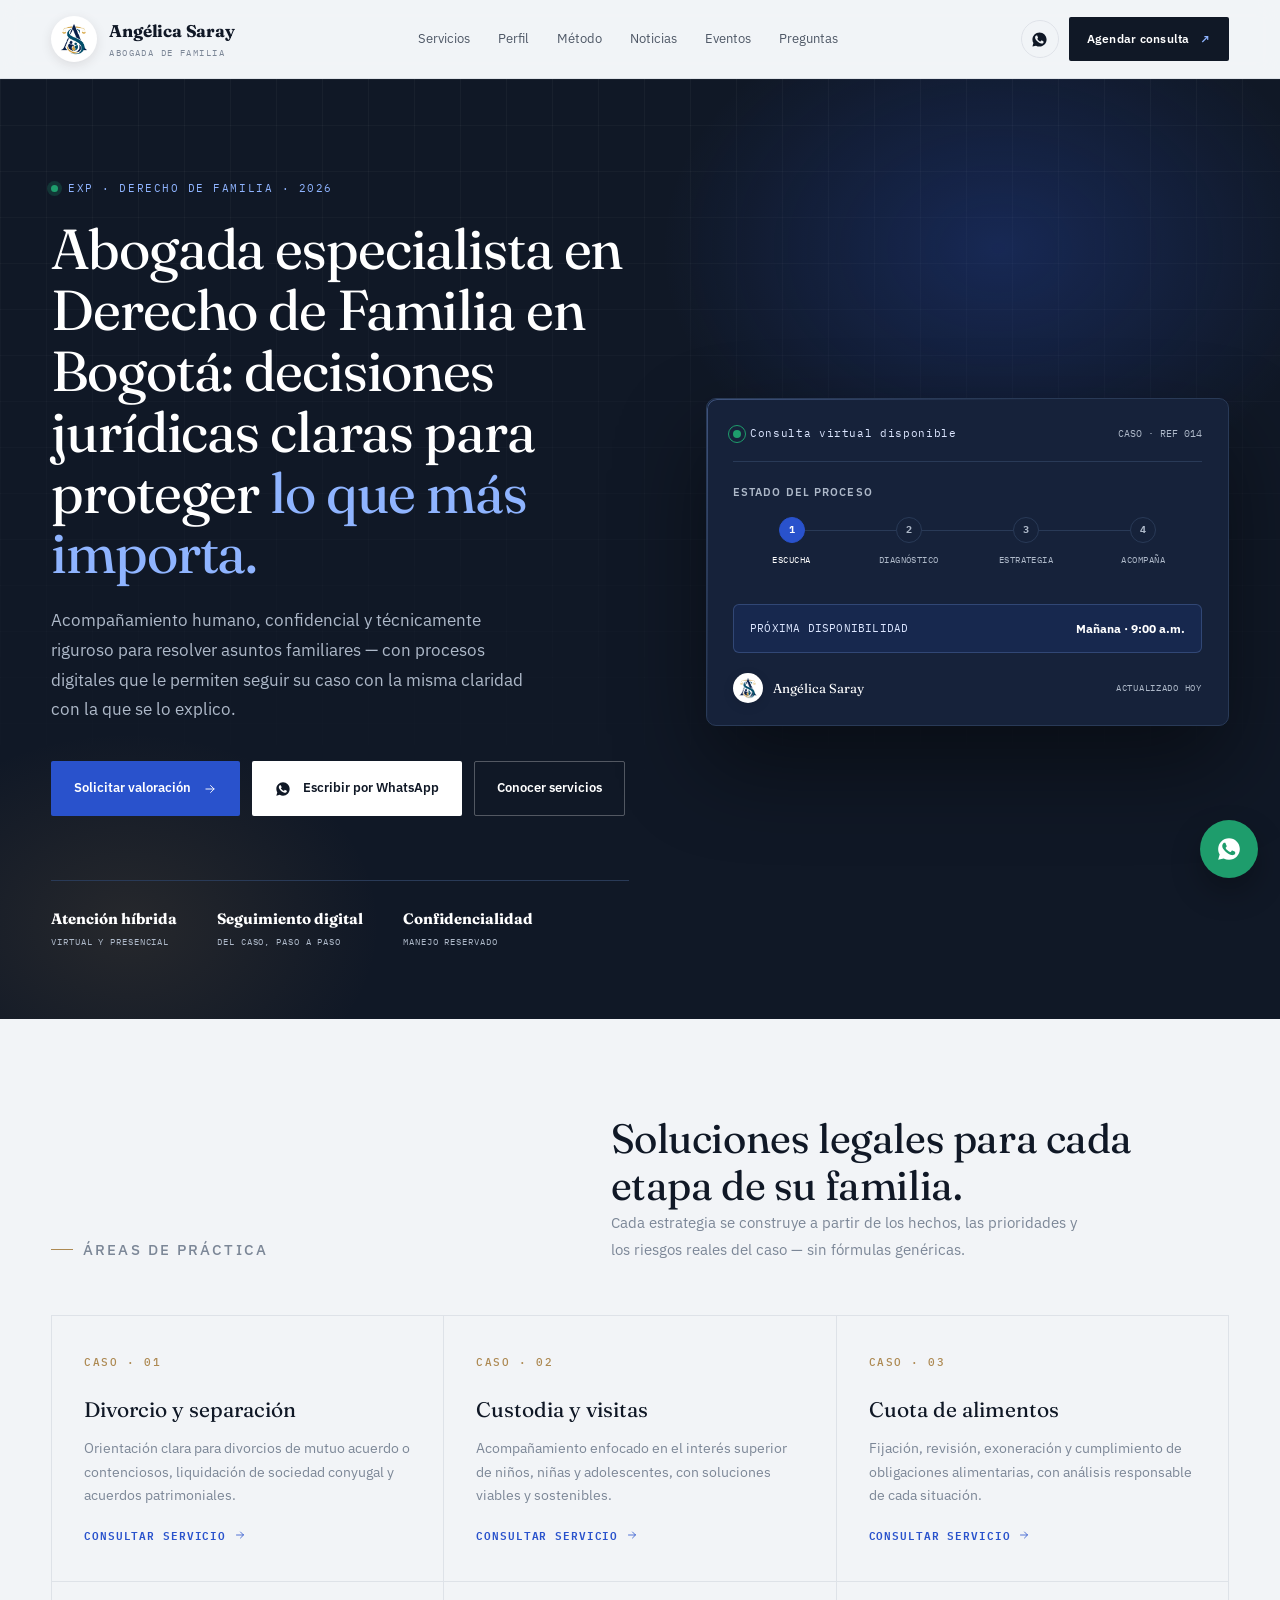
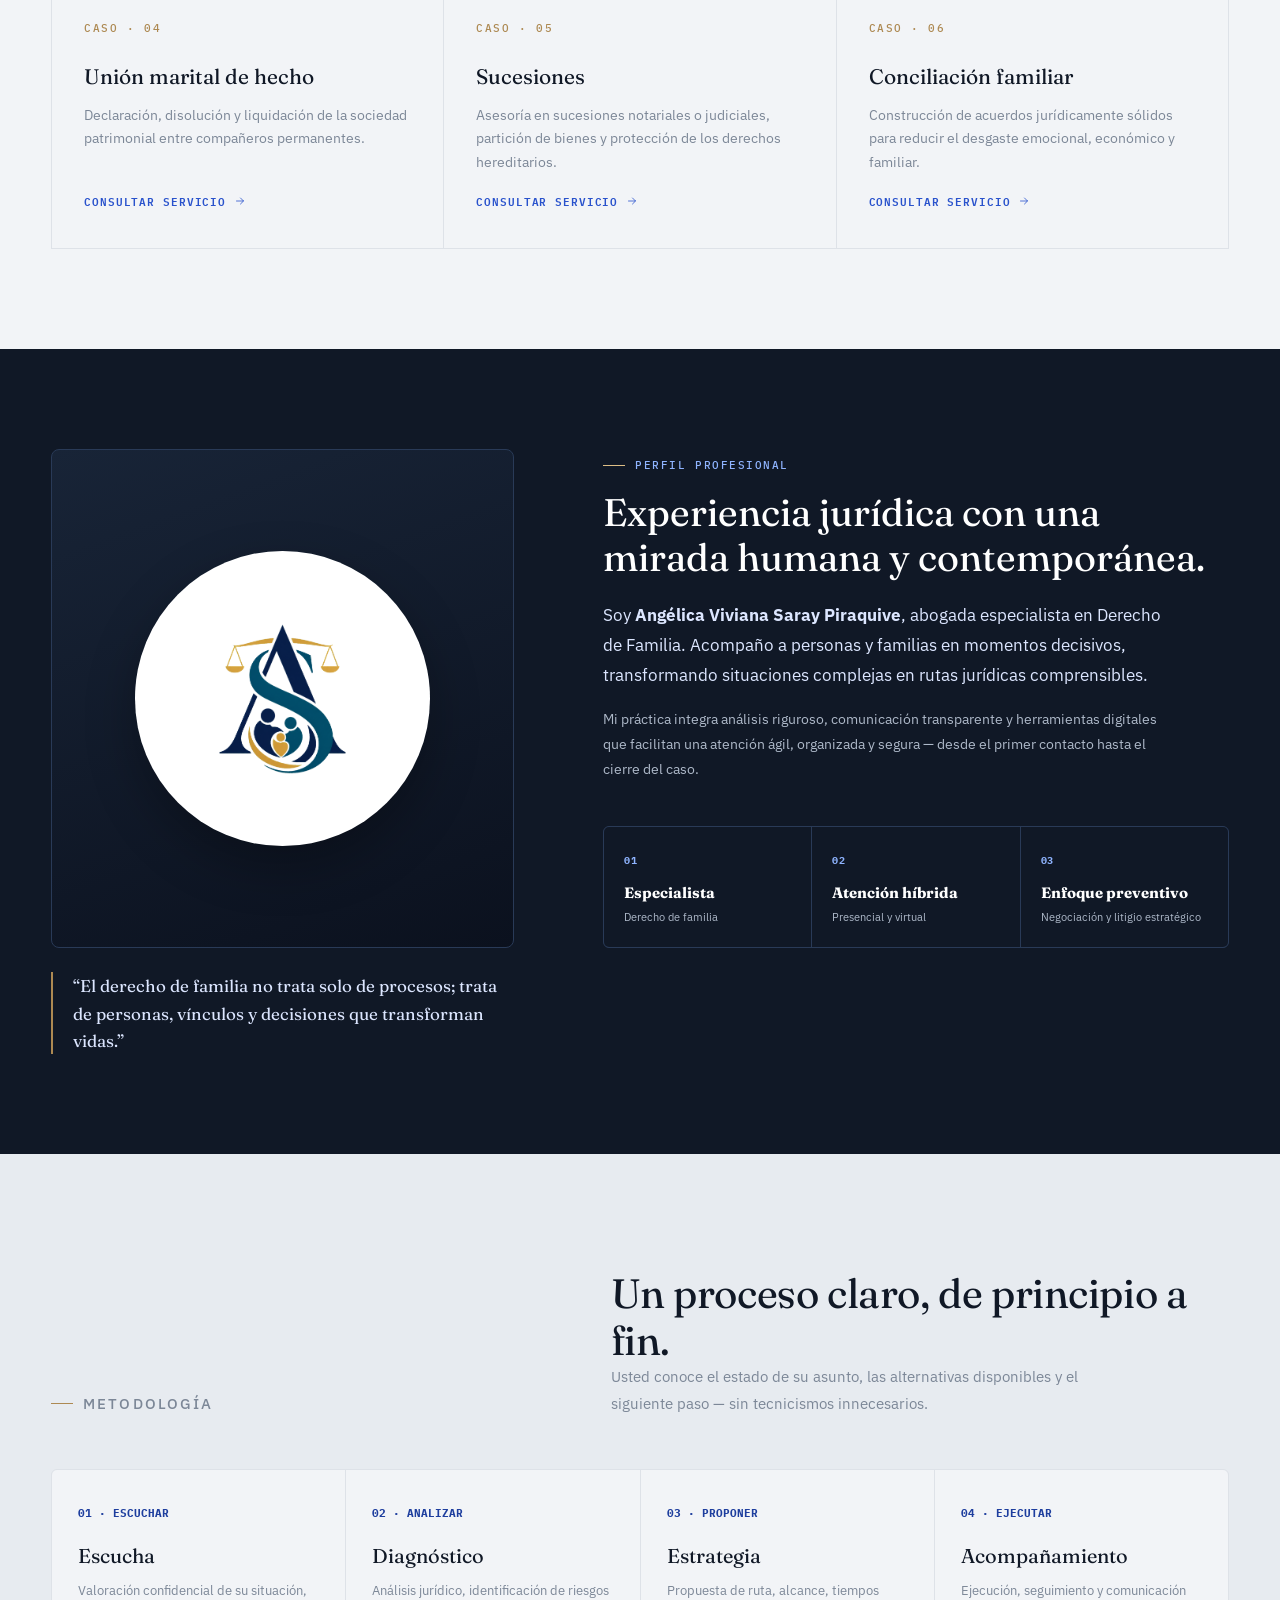
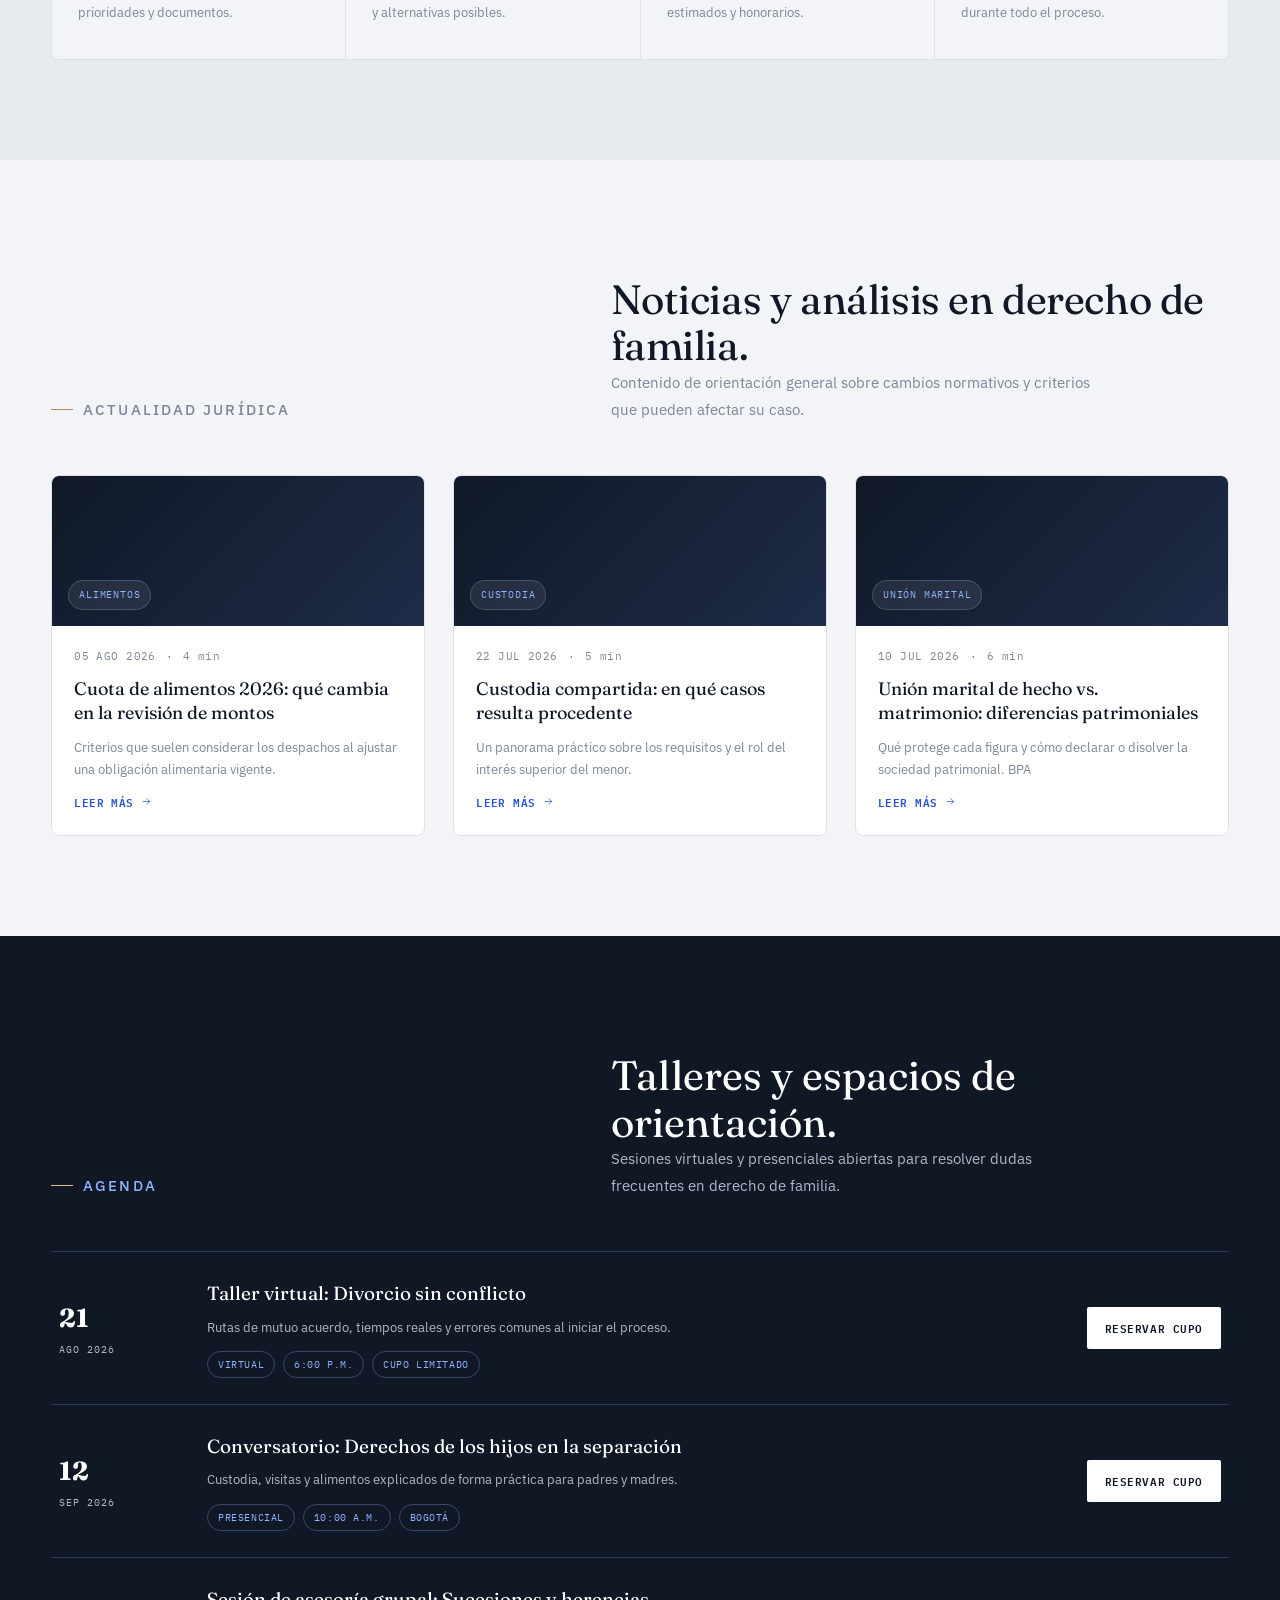
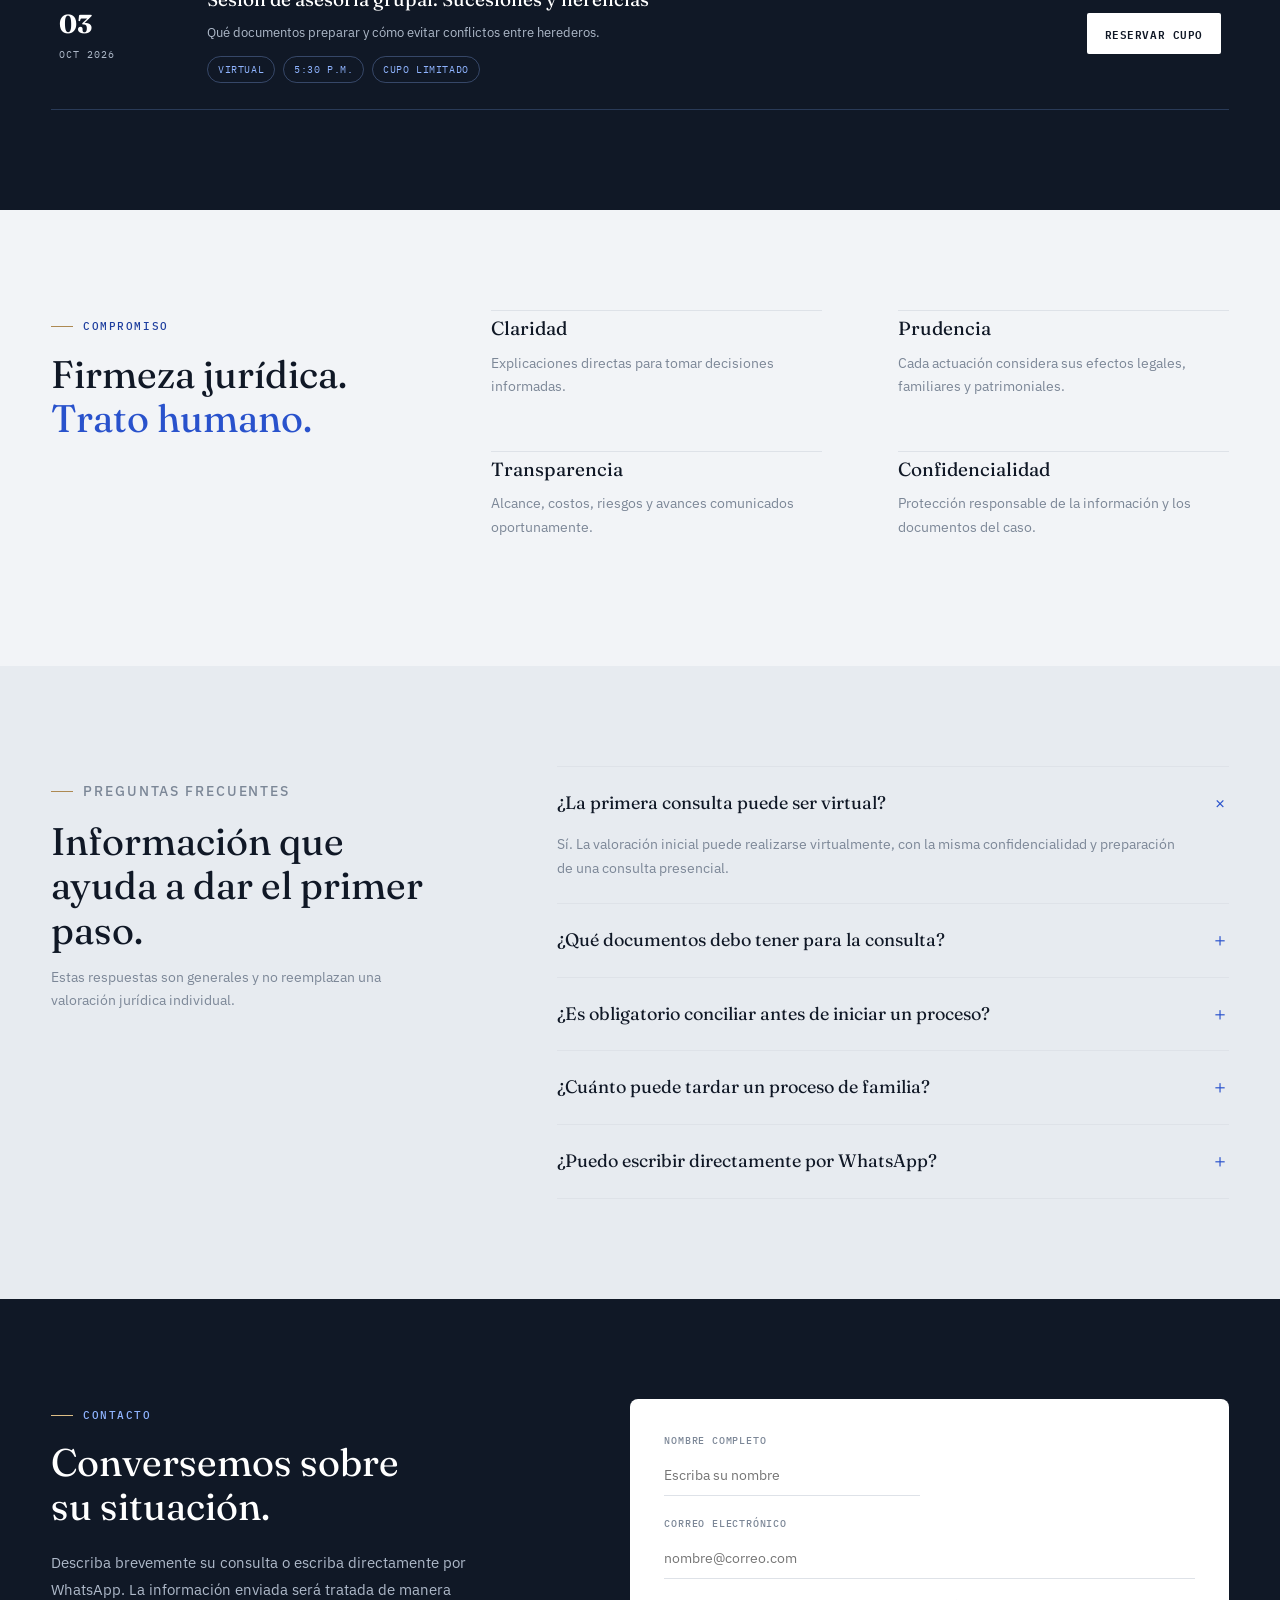
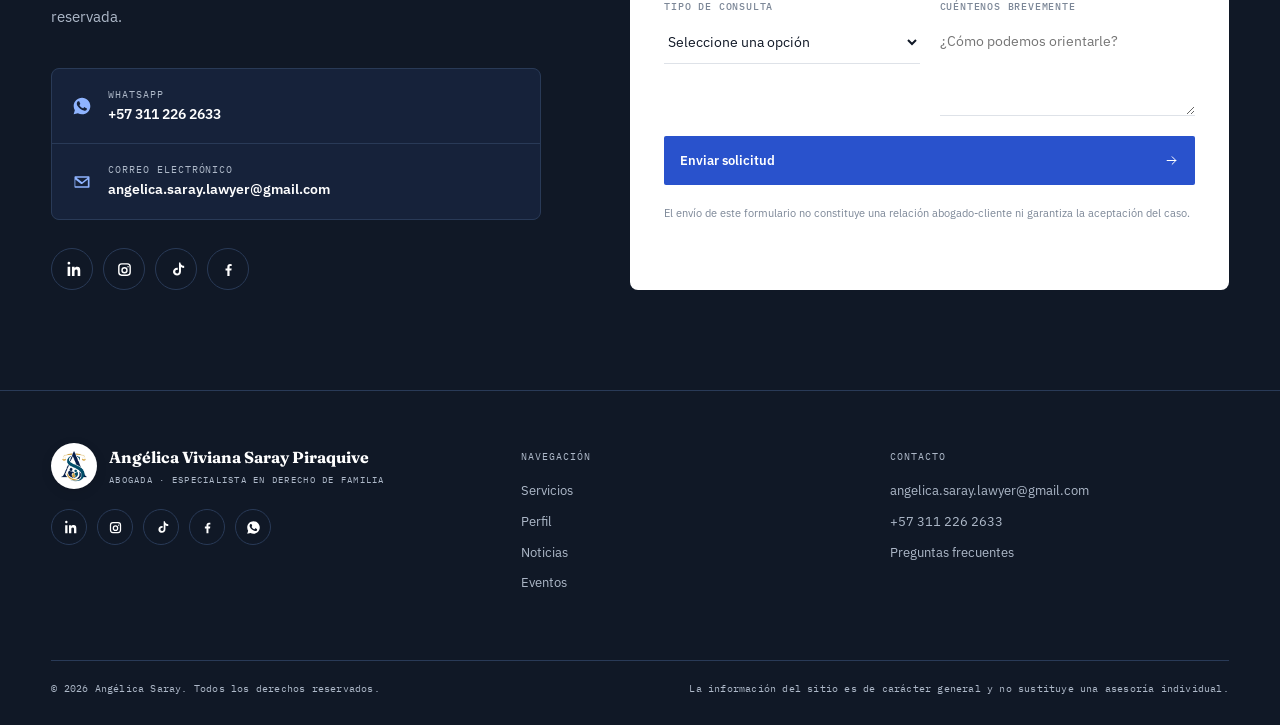
==== commit b6b32bc8: "feat: implementar optimizacion SEO inicial" ====
--- a/index.html
+++ b/index.html
@@ -3,14 +3,119 @@
 <head>
 <meta charset="utf-8">
 <meta name="viewport" content="width=device-width,initial-scale=1">
-<meta name="description" content="Angélica Saray — Abogada especialista en Derecho de Familia. Asesoría en divorcio, custodia, alimentos, unión marital, sucesiones y conciliación. Consulta virtual o presencial.">
-<title>Angélica Saray | Abogada especialista en Derecho de Familia</title>
+<title>Abogada de Familia en Bogotá | Angélica Saray</title>
+<meta name="description" content="Angélica Saray, abogada especialista en Derecho de Familia en Bogotá. Asesoría en divorcio, custodia, alimentos, sucesiones y conciliación, virtual o presencial.">
+<link rel="canonical" href="https://angelicasaraylawyer.netlify.app/">
+<meta property="og:type" content="website">
+<meta property="og:locale" content="es_CO">
+<meta property="og:site_name" content="Angélica Saray">
+<meta property="og:title" content="Abogada de Familia en Bogotá | Angélica Saray">
+<meta property="og:description" content="Asesoría especializada en Derecho de Familia en Bogotá para divorcio, custodia, alimentos, sucesiones y conciliación. Atención virtual y presencial.">
+<meta property="og:url" content="https://angelicasaraylawyer.netlify.app/">
+<meta property="og:image" content="https://angelicasaraylawyer.netlify.app/assets/logo-full.png">
+<meta property="og:image:alt" content="Angélica Saray, abogada especialista en Derecho de Familia">
+<meta name="twitter:card" content="summary_large_image">
+<meta name="twitter:title" content="Abogada de Familia en Bogotá | Angélica Saray">
+<meta name="twitter:description" content="Asesoría especializada en Derecho de Familia en Bogotá, con atención virtual y presencial.">
+<meta name="twitter:image" content="https://angelicasaraylawyer.netlify.app/assets/logo-full.png">
+<meta name="twitter:image:alt" content="Angélica Saray, abogada especialista en Derecho de Familia">
 <link rel="icon" type="image/png" sizes="32x32" href="assets/favicon-32.png">
 <link rel="apple-touch-icon" sizes="180x180" href="assets/favicon-180.png">
 <link rel="preconnect" href="https://fonts.googleapis.com">
 <link rel="preconnect" href="https://fonts.gstatic.com" crossorigin>
 <link rel="stylesheet" href="styles.css">
 <script src="script.js" defer></script>
+<script type="application/ld+json">
+{
+  "@context": "https://schema.org",
+  "@graph": [
+    {
+      "@type": "Person",
+      "@id": "https://angelicasaraylawyer.netlify.app/#ang%C3%A9lica-saray",
+      "name": "Angélica Viviana Saray Piraquive",
+      "jobTitle": "Abogada especialista en Derecho de Familia",
+      "email": "mailto:angelica.saray.lawyer@gmail.com",
+      "telephone": "+57 311 226 2633",
+      "url": "https://angelicasaraylawyer.netlify.app/",
+      "sameAs": [
+        "https://linkedin.com/in/angelica.saray.lawyer",
+        "https://instagram.com/angelica.saray.lawyer",
+        "https://tiktok.com/@angelica.saray.lawyer",
+        "https://facebook.com/angelica.saray.lawyer"
+      ]
+    },
+    {
+      "@type": "LegalService",
+      "@id": "https://angelicasaraylawyer.netlify.app/#servicio-legal",
+      "name": "Angélica Saray — Derecho de Familia",
+      "url": "https://angelicasaraylawyer.netlify.app/",
+      "email": "mailto:angelica.saray.lawyer@gmail.com",
+      "telephone": "+57 311 226 2633",
+      "areaServed": {
+        "@type": "City",
+        "name": "Bogotá"
+      },
+      "founder": {
+        "@id": "https://angelicasaraylawyer.netlify.app/#ang%C3%A9lica-saray"
+      },
+      "knowsAbout": [
+        "Divorcio y separación",
+        "Custodia y visitas",
+        "Cuota de alimentos",
+        "Unión marital de hecho",
+        "Sucesiones",
+        "Conciliación familiar"
+      ]
+    },
+    {
+      "@type": "FAQPage",
+      "@id": "https://angelicasaraylawyer.netlify.app/#preguntas-frecuentes",
+      "mainEntity": [
+        {
+          "@type": "Question",
+          "name": "¿La primera consulta puede ser virtual?",
+          "acceptedAnswer": {
+            "@type": "Answer",
+            "text": "Sí. La valoración inicial puede realizarse virtualmente, con la misma confidencialidad y preparación de una consulta presencial."
+          }
+        },
+        {
+          "@type": "Question",
+          "name": "¿Qué documentos debo tener para la consulta?",
+          "acceptedAnswer": {
+            "@type": "Answer",
+            "text": "Depende del caso. Al solicitar la cita recibirá una lista breve de documentos recomendados."
+          }
+        },
+        {
+          "@type": "Question",
+          "name": "¿Es obligatorio conciliar antes de iniciar un proceso?",
+          "acceptedAnswer": {
+            "@type": "Answer",
+            "text": "En algunos asuntos de familia la conciliación es requisito previo. En la valoración se determina si aplica."
+          }
+        },
+        {
+          "@type": "Question",
+          "name": "¿Cuánto puede tardar un proceso de familia?",
+          "acceptedAnswer": {
+            "@type": "Answer",
+            "text": "El tiempo varía según el trámite, la existencia de acuerdo y la autoridad competente."
+          }
+        },
+        {
+          "@type": "Question",
+          "name": "¿Puedo escribir directamente por WhatsApp?",
+          "acceptedAnswer": {
+            "@type": "Answer",
+            "text": "Sí, puede escribir al +57 311 226 2633 para agendar una valoración inicial o resolver dudas breves sobre agenda."
+          }
+        }
+      ]
+    }
+  ]
+}
+</script>
 </head>
 <body>
 
@@ -38,7 +143,7 @@
 <header class="navWrap">
   <div class="navInner">
     <a class="brand" href="#inicio" aria-label="Ir al inicio">
-      <span class="logoChip logoChip-nav"><img src="assets/logo-mark.png" alt="Logo de Angélica Saray"></span>
+      <span class="logoChip logoChip-nav"><img src="assets/logo-mark.png" alt=""></span>
       <span><strong>Angélica Saray</strong><small>Abogada de familia</small></span>
     </a>
     <nav aria-label="Navegación principal">
@@ -76,7 +181,7 @@
   <div class="heroGrid">
     <div>
       <p class="docketRef">EXP · DERECHO DE FAMILIA · 2026</p>
-      <h1>Decisiones jurídicas claras para proteger <em>lo que más importa.</em></h1>
+      <h1>Abogada especialista en Derecho de Familia en Bogotá: decisiones jurídicas claras para proteger <em>lo que más importa.</em></h1>
       <p class="heroLead">Acompañamiento humano, confidencial y técnicamente riguroso para resolver asuntos familiares — con procesos digitales que le permiten seguir su caso con la misma claridad con la que se lo explico.</p>
       <div class="heroActions">
         <a class="btn btn-primary" href="#contacto">Solicitar valoración <svg width="14" height="14"><use href="#icoArrow"/></svg></a>
@@ -111,7 +216,7 @@
       </div>
       <div class="panelFoot">
         <div class="sig">
-          <span class="logoChip logoChip-sig"><img src="assets/logo-mark.png" alt="Angélica Saray"></span>
+          <span class="logoChip logoChip-sig"><img src="assets/logo-mark.png" alt=""></span>
           <span>Angélica Saray</span>
         </div>
         <small>Actualizado hoy</small>
@@ -141,7 +246,7 @@
   <div class="profileGrid wrap">
   <div class="profileArt reveal">
     <div class="profilePlate">
-      <span class="logoChip logoChip-plate"><img src="assets/logo-mark.png" alt="Logo de Angélica Saray"></span>
+      <span class="logoChip logoChip-plate"><img src="assets/logo-mark.png" alt=""></span>
     </div>
     <p class="profileQuote">“El derecho de familia no trata solo de procesos; trata de personas, vínculos y decisiones que transforman vidas.”</p>
   </div>
@@ -343,7 +448,7 @@
   <div class="footerInner">
     <div>
       <div class="footerBrand">
-        <span class="logoChip logoChip-nav"><img src="assets/logo-mark.png" alt="Logo de Angélica Saray"></span>
+        <span class="logoChip logoChip-nav"><img src="assets/logo-mark.png" alt=""></span>
         <span><strong>Angélica Viviana Saray Piraquive</strong><small>Abogada · Especialista en Derecho de Familia</small></span>
       </div>
       <div class="footerSocial">
